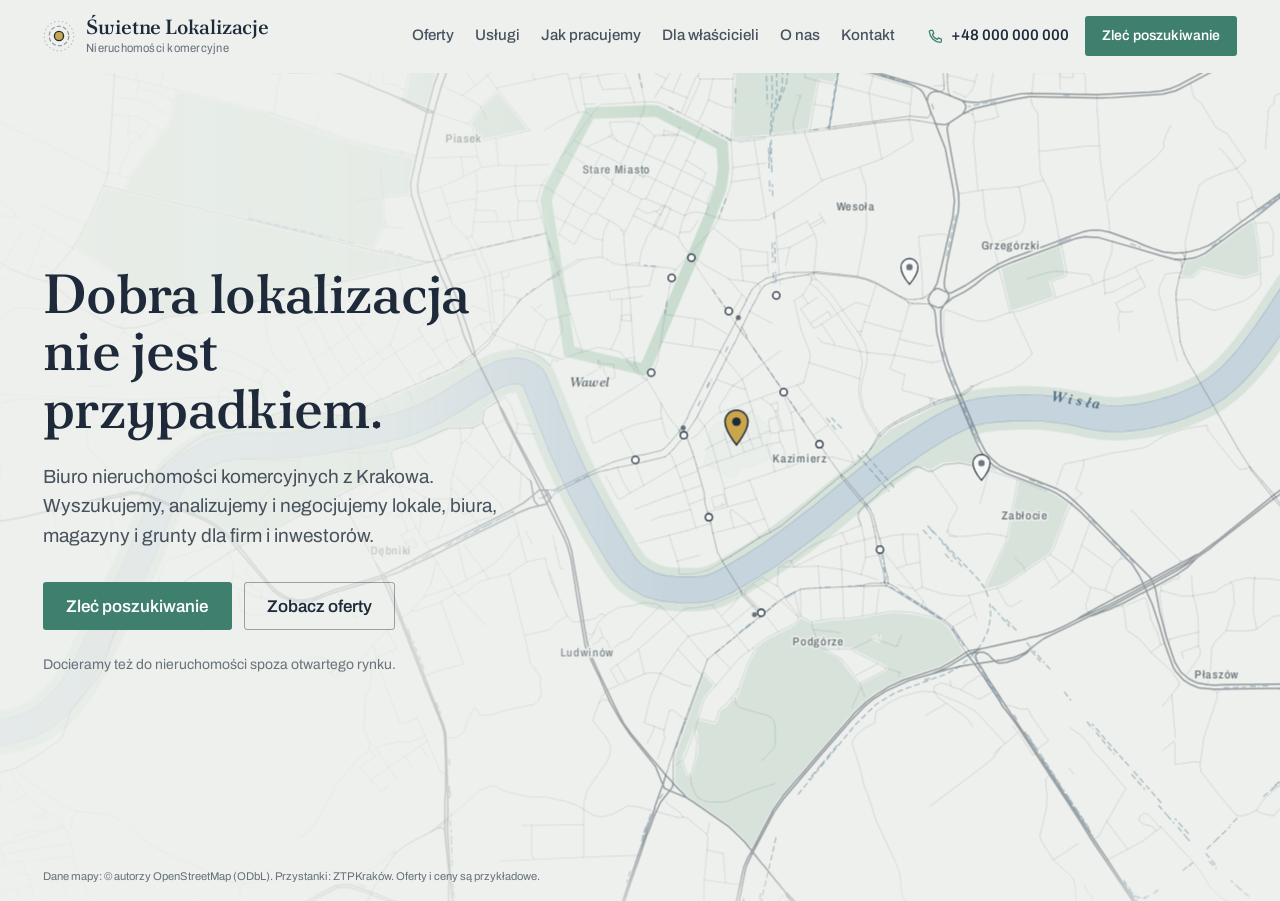
==== index.html @ 4b581a79 "etap 1" ====
<!doctype html>
<html lang="pl">
<head>
  <meta charset="utf-8">
  <meta name="viewport" content="width=device-width, initial-scale=1">
  <title>Świetne Lokalizacje | Nieruchomości komercyjne | Kraków</title>
  <meta name="description" content="Biuro nieruchomości komercyjnych z Krakowa. Wyszukujemy, analizujemy i negocjujemy lokale, biura, magazyny i grunty dla firm i inwestorów.">
  <meta name="theme-color" content="#edf0ec">
  <meta property="og:type" content="website">
  <meta property="og:locale" content="pl_PL">
  <meta property="og:title" content="Świetne Lokalizacje: nieruchomości komercyjne w Krakowie">
  <meta property="og:description" content="Dobra lokalizacja nie jest przypadkiem. Wyszukujemy, analizujemy i negocjujemy nieruchomości dla firm i inwestorów.">
  <link rel="preload" href="fonts/poltawski-nowy-latin.woff2" as="font" type="font/woff2" crossorigin>
  <link rel="preload" href="fonts/archivo-latin.woff2" as="font" type="font/woff2" crossorigin>
  <link rel="stylesheet" href="css/tokens.css">
  <link rel="stylesheet" href="css/base.css">
  <link rel="stylesheet" href="css/header.css">
  <link rel="stylesheet" href="css/hero.css">
  <script src="js/hero-map-data.js" defer></script>
  <script src="js/header.js" defer></script>
  <script src="js/hero.js" defer></script>
</head>
<body>
  <a class="skip-link" href="#main">Przejdź do treści</a>

  <header class="site-header" data-header>
    <div class="site-header__inner">
      <!-- Znak i nazwa tymczasowe: do podmiany na logo klienta -->
      <a class="brand" href="./" aria-label="Świetne Lokalizacje, strona główna">
        <svg class="brand__mark" viewBox="0 0 32 32" aria-hidden="true">
          <circle cx="16" cy="16" r="14.75" fill="none" stroke="currentColor" stroke-opacity="0.22" stroke-width="1.2" stroke-dasharray="1.5 2.5"/>
          <circle cx="16" cy="16" r="9.75" fill="none" stroke="currentColor" stroke-opacity="0.45" stroke-width="1.2" stroke-dasharray="4 2.2"/>
          <circle cx="16" cy="16" r="4.6" fill="#c9a54c" stroke="currentColor" stroke-width="1.3"/>
        </svg>
        <span class="brand__text">
          <span class="brand__name">Świetne Lokalizacje</span>
          <span class="brand__tag">Nieruchomości komercyjne</span>
        </span>
      </a>

      <nav class="nav" aria-label="Główna nawigacja">
        <ul class="nav__list">
          <li><a href="#oferty">Oferty</a></li>
          <li><a href="#uslugi">Usługi</a></li>
          <li><a href="#jak-pracujemy">Jak pracujemy</a></li>
          <li><a href="#dla-wlascicieli">Dla właścicieli</a></li>
          <li><a href="#o-nas">O nas</a></li>
          <li><a href="#kontakt">Kontakt</a></li>
        </ul>
      </nav>

      <div class="header-actions">
        <!-- Numer tymczasowy: do uzupełnienia danymi biura -->
        <a class="header-phone" href="tel:+48000000000" aria-label="Zadzwoń: +48 000 000 000">
          <svg viewBox="0 0 24 24" aria-hidden="true" fill="none" stroke="currentColor" stroke-width="1.8" stroke-linecap="round" stroke-linejoin="round"><path d="M5 3.5h3.2l1.6 4.2-2.1 1.4a11.5 11.5 0 0 0 7.2 7.2l1.4-2.1 4.2 1.6V19a1.6 1.6 0 0 1-1.7 1.6A16.6 16.6 0 0 1 3.4 5.2 1.6 1.6 0 0 1 5 3.5Z"/></svg>
          <span>+48&nbsp;000&nbsp;000&nbsp;000</span>
        </a>
        <a class="btn btn--primary btn--sm" href="#kontakt">Zleć poszukiwanie</a>
        <button class="nav-toggle" type="button" aria-expanded="false" aria-controls="mobile-menu" data-nav-toggle>
          <span class="nav-toggle__bars" aria-hidden="true"></span>
          <span data-nav-label>Menu</span>
        </button>
      </div>
    </div>

    <div class="mobile-menu" id="mobile-menu" hidden>
      <ul class="mobile-menu__list">
        <li><a href="#oferty">Oferty</a></li>
        <li><a href="#uslugi">Usługi</a></li>
        <li><a href="#jak-pracujemy">Jak pracujemy</a></li>
        <li><a href="#dla-wlascicieli">Dla właścicieli</a></li>
        <li><a href="#o-nas">O nas</a></li>
        <li><a href="#kontakt">Kontakt</a></li>
      </ul>
      <div class="mobile-menu__actions">
        <a class="btn btn--primary" href="#kontakt">Zleć poszukiwanie</a>
        <a class="header-phone" href="tel:+48000000000">
          <svg viewBox="0 0 24 24" aria-hidden="true" fill="none" stroke="currentColor" stroke-width="1.8" stroke-linecap="round" stroke-linejoin="round"><path d="M5 3.5h3.2l1.6 4.2-2.1 1.4a11.5 11.5 0 0 0 7.2 7.2l1.4-2.1 4.2 1.6V19a1.6 1.6 0 0 1-1.7 1.6A16.6 16.6 0 0 1 3.4 5.2 1.6 1.6 0 0 1 5 3.5Z"/></svg>
          <span>+48&nbsp;000&nbsp;000&nbsp;000</span>
        </a>
      </div>
    </div>
  </header>

  <main id="main">
    <section class="hero is-intro" aria-labelledby="hero-title" data-hero>
      <div class="hero__inner">
        <div class="hero__content">
          <h1 class="hero__title" id="hero-title">Dobra lokalizacja nie&nbsp;jest przypadkiem.</h1>
          <p class="hero__lead">Biuro nieruchomości komercyjnych z&nbsp;Krakowa. Wyszukujemy, analizujemy i&nbsp;negocjujemy lokale, biura, magazyny i&nbsp;grunty dla firm i&nbsp;inwestorów.</p>
          <div class="hero__actions">
            <a class="btn btn--primary" href="#kontakt">Zleć poszukiwanie</a>
            <a class="btn btn--secondary" href="#oferty">Zobacz oferty</a>
          </div>
          <p class="hero__note">Docieramy też do nieruchomości spoza otwartego rynku.</p>
        </div>
      </div>

      <div class="hero__map" data-hero-map></div>

      <aside class="hero-card" data-hero-card aria-label="Analiza lokalizacji przykładowej oferty">
        <div class="hero-card__body" aria-live="polite">
          <p class="hero-card__top">
            <span><span class="hero-card__district" data-f="district"></span>, oferta przykładowa</span>
            <span data-f="deal"></span>
          </p>
          <h2 class="hero-card__title" data-f="type"></h2>
          <p class="hero-card__meta" data-f="meta"></p>
          <p class="hero-card__price"><span data-f="price"></span><span class="hero-card__price-note" data-f="priceNote"></span></p>

          <div class="hero-card__analysis">
            <div class="zone-legend">
              <span class="zone-legend__title">Strefy dojścia pieszo</span>
              <span class="zone-legend__item"><i class="zone-swatch zone-swatch--5" aria-hidden="true"></i>5</span>
              <span class="zone-legend__item"><i class="zone-swatch zone-swatch--10" aria-hidden="true"></i>10</span>
              <span class="zone-legend__item"><i class="zone-swatch zone-swatch--15" aria-hidden="true"></i>15&nbsp;min</span>
            </div>
            <p class="hero-card__how">Liczone po ulicach Krakowa, nie w&nbsp;linii prostej.</p>
            <dl class="hero-card__stats">
              <dt>W 5&nbsp;min pieszo</dt><dd data-f="s5"></dd>
              <dt>Najbliższy przystanek</dt><dd data-f="near"></dd>
              <dt>Rynek Główny</dt><dd data-f="rynek"></dd>
            </dl>
          </div>
        </div>

        <div class="hero-card__foot">
          <a class="hero-card__link" href="#oferty">Zobacz ofertę</a>
          <div class="pager">
            <button class="pager__btn" type="button" aria-label="Poprzednia oferta" data-prev>
              <svg viewBox="0 0 16 16" aria-hidden="true" fill="none" stroke="currentColor" stroke-width="1.6" stroke-linecap="round" stroke-linejoin="round"><path d="M10 3.5 5.5 8l4.5 4.5"/></svg>
            </button>
            <span class="pager__count" data-f="count"></span>
            <button class="pager__btn" type="button" aria-label="Następna oferta" data-next>
              <svg viewBox="0 0 16 16" aria-hidden="true" fill="none" stroke="currentColor" stroke-width="1.6" stroke-linecap="round" stroke-linejoin="round"><path d="M6 3.5 10.5 8 6 12.5"/></svg>
            </button>
          </div>
        </div>
      </aside>

      <p class="hero-attrib">Dane mapy: ©&nbsp;autorzy OpenStreetMap (ODbL). Przystanki: ZTP Kraków. Oferty i&nbsp;ceny są przykładowe.</p>
    </section>
  </main>
</body>
</html>
---- css/tokens.css ----
/* =====================================================================
   Świetne Lokalizacje: tokeny projektu
   Jedno źródło prawdy dla kolorów, typografii, odstępów i ruchu.
   Paleta robocza, do potwierdzenia z logo klienta.
   ===================================================================== */

:root {
  /* --- Kolory bazowe ------------------------------------------------ */
  --paper: #edf0ec;          /* papier mapy: tło strony */
  --paper-raised: #f8f9f6;   /* karty i panele */
  --ink: #1e2a3a;            /* atrament: tekst, ulice */
  --patina: #3f7f6e;         /* patyna miedzianych kopuł: akcent, przyciski */
  --patina-deep: #2f6457;    /* stan hover/aktywny */
  --vistula: #5b7f99;        /* Wisła */
  --sandstone: #cbbfae;      /* piaskowiec: linie, tła pomocnicze */
  --gold: #c9a54c;           /* złota kopuła: wyłącznie pinezki */

  /* --- Pochodne (tekst i linie) --------------------------------------- */
  --ink-80: rgb(30 42 58 / 0.8);
  --ink-64: rgb(30 42 58 / 0.64);
  --ink-40: rgb(30 42 58 / 0.4);
  --ink-16: rgb(30 42 58 / 0.16);
  --ink-08: rgb(30 42 58 / 0.08);
  --on-patina: #ffffff;

  /* --- Mapa ----------------------------------------------------------- */
  --map-water: #c6d4dd;
  --map-water-edge: #9db4c4;
  --map-green: #d6e2da;
  --map-planty: #c9dccf;
  --map-road-minor: rgb(30 42 58 / 0.17);
  --map-road-mid: rgb(30 42 58 / 0.3);
  --map-road-major: rgb(30 42 58 / 0.44);
  --map-tram: rgb(91 127 153 / 0.55);
  --zone-5: rgb(63 127 110 / 0.34);
  --zone-10: rgb(63 127 110 / 0.2);
  --zone-15: rgb(63 127 110 / 0.11);
  --zone-edge: rgb(47 100 87 / 0.7);

  /* --- Typografia ----------------------------------------------------- */
  --font-display: "Poltawski Nowy", "Iowan Old Style", "Palatino Linotype", Palatino, Georgia, serif;
  --font-sans: "Archivo", "Helvetica Neue", Arial, system-ui, sans-serif;

  /* Skala oparta na klasycznej skali typograficznej (Bringhurst) */
  --text-xs: 0.75rem;     /* 12 */
  --text-sm: 0.875rem;    /* 14 */
  --text-base: 1.0625rem; /* 17 */
  --text-md: 1.1875rem;   /* 19 */
  --text-lg: 1.375rem;    /* 22 */
  --text-xl: 1.75rem;     /* 28 */
  --text-display: clamp(2.5rem, 1rem + 3.05vw, 3.9rem);

  --leading-tight: 1.04;
  --leading-snug: 1.3;
  --leading-body: 1.55;

  /* --- Odstępy -------------------------------------------------------- */
  --space-1: 0.25rem;
  --space-2: 0.5rem;
  --space-3: 0.75rem;
  --space-4: 1rem;
  --space-5: 1.5rem;
  --space-6: 2rem;
  --space-7: 3rem;
  --space-8: 4rem;
  --gutter: clamp(1.25rem, 0.6rem + 2.6vw, 3.5rem);
  --content-max: 88rem;

  /* --- Kształty, warstwy, ruch --------------------------------------- */
  --radius-sm: 3px;
  --radius-md: 4px;
  --header-h: 4.5rem;
  --z-header: 50;
  --ease-out: cubic-bezier(0.22, 1, 0.36, 1);
  --ease-in-out: cubic-bezier(0.65, 0, 0.35, 1);
  --focus-ring: 0 0 0 2px var(--paper), 0 0 0 4px var(--patina);
}
---- css/base.css ----
/* =====================================================================
   Fonty: hostowane lokalnie (bez ładowania z Google, prościej z RODO).
   Każdy krój ma dwa pliki: łaciński i z polskimi znakami.
   ===================================================================== */
@font-face {
  font-family: "Poltawski Nowy";
  src: url("../fonts/poltawski-nowy-latin.woff2") format("woff2");
  font-weight: 400 700;
  font-style: normal;
  font-display: swap;
  unicode-range: U+0020-007E, U+00A0-00FF, U+2009, U+2013-2014, U+2018-201E, U+2022, U+2026, U+202F, U+2032-2033, U+20AC, U+2116, U+2122, U+2212;
}
@font-face {
  font-family: "Poltawski Nowy";
  src: url("../fonts/poltawski-nowy-pl.woff2") format("woff2");
  font-weight: 400 700;
  font-style: normal;
  font-display: swap;
  unicode-range: U+0104-0107, U+0118-0119, U+0141-0144, U+015A-015B, U+0179-017C;
}
@font-face {
  font-family: "Poltawski Nowy";
  src: url("../fonts/poltawski-nowy-italic-latin.woff2") format("woff2");
  font-weight: 400 700;
  font-style: italic;
  font-display: swap;
  unicode-range: U+0020-007E, U+00A0-00FF, U+2009, U+2013-2014, U+2018-201E, U+2022, U+2026, U+202F, U+2032-2033, U+20AC, U+2116, U+2122, U+2212;
}
@font-face {
  font-family: "Poltawski Nowy";
  src: url("../fonts/poltawski-nowy-italic-pl.woff2") format("woff2");
  font-weight: 400 700;
  font-style: italic;
  font-display: swap;
  unicode-range: U+0104-0107, U+0118-0119, U+0141-0144, U+015A-015B, U+0179-017C;
}
@font-face {
  font-family: "Archivo";
  src: url("../fonts/archivo-latin.woff2") format("woff2");
  font-weight: 100 900;
  font-stretch: 62% 125%;
  font-style: normal;
  font-display: swap;
  unicode-range: U+0020-007E, U+00A0-00FF, U+2009, U+2013-2014, U+2018-201E, U+2022, U+2026, U+202F, U+2032-2033, U+20AC, U+2116, U+2122, U+2212;
}
@font-face {
  font-family: "Archivo";
  src: url("../fonts/archivo-pl.woff2") format("woff2");
  font-weight: 100 900;
  font-stretch: 62% 125%;
  font-style: normal;
  font-display: swap;
  unicode-range: U+0104-0107, U+0118-0119, U+0141-0144, U+015A-015B, U+0179-017C;
}

/* =====================================================================
   Reset i podstawy
   ===================================================================== */
*,
*::before,
*::after {
  box-sizing: border-box;
}

html {
  -webkit-text-size-adjust: 100%;
  text-size-adjust: 100%;
}

body {
  margin: 0;
  min-height: 100vh;
  background: var(--paper);
  color: var(--ink);
  font-family: var(--font-sans);
  font-size: var(--text-base);
  line-height: var(--leading-body);
  font-feature-settings: "kern" 1;
  -webkit-font-smoothing: antialiased;
  -moz-osx-font-smoothing: grayscale;
  text-rendering: optimizeLegibility;
}

img,
svg {
  display: block;
  max-width: 100%;
}

h1,
h2,
h3,
p {
  margin: 0;
}

ul {
  margin: 0;
  padding: 0;
  list-style: none;
}

a {
  color: inherit;
}

button {
  font: inherit;
  color: inherit;
}

:focus-visible {
  outline: none;
  box-shadow: var(--focus-ring);
  border-radius: var(--radius-sm);
}

.skip-link {
  position: absolute;
  left: var(--space-4);
  top: -3rem;
  z-index: 100;
  padding: var(--space-2) var(--space-4);
  background: var(--ink);
  color: var(--paper);
  text-decoration: none;
  border-radius: var(--radius-sm);
  transition: top 0.2s var(--ease-out);
}
.skip-link:focus {
  top: var(--space-3);
}

.visually-hidden {
  position: absolute !important;
  width: 1px;
  height: 1px;
  margin: -1px;
  padding: 0;
  overflow: hidden;
  clip: rect(0 0 0 0);
  white-space: nowrap;
  border: 0;
}

/* =====================================================================
   Przyciski
   ===================================================================== */
.btn {
  display: inline-flex;
  align-items: center;
  justify-content: center;
  gap: var(--space-2);
  min-height: 3rem;
  padding: 0 1.4rem;
  border: 1px solid transparent;
  border-radius: var(--radius-sm);
  font-family: var(--font-sans);
  font-size: var(--text-base);
  font-weight: 560;
  line-height: 1;
  text-decoration: none;
  white-space: nowrap;
  cursor: pointer;
  transition: background-color 0.18s ease, color 0.18s ease, border-color 0.18s ease;
}

.btn--primary {
  background: var(--patina);
  color: var(--on-patina);
}
.btn--primary:hover {
  background: var(--patina-deep);
}

.btn--secondary {
  border-color: var(--ink-40);
  color: var(--ink);
  background: transparent;
}
.btn--secondary:hover {
  border-color: var(--ink);
  background: var(--ink-08);
}

.btn--sm {
  min-height: 2.5rem;
  padding: 0 1rem;
  font-size: var(--text-sm);
}

@media (prefers-reduced-motion: reduce) {
  *,
  *::before,
  *::after {
    transition-duration: 0.01ms !important;
    animation-duration: 0.01ms !important;
    scroll-behavior: auto !important;
  }
}
---- css/header.css ----
/* =====================================================================
   Nagłówek
   ===================================================================== */
.site-header {
  position: sticky;
  top: 0;
  z-index: var(--z-header);
  background: rgb(237 240 236 / 0.94);
  -webkit-backdrop-filter: saturate(140%) blur(10px);
  backdrop-filter: saturate(140%) blur(10px);
  border-bottom: 1px solid transparent;
  transition: border-color 0.2s ease;
}
.site-header.is-scrolled {
  border-bottom-color: var(--ink-16);
}

.site-header__inner {
  display: flex;
  align-items: center;
  gap: var(--space-6);
  max-width: var(--content-max);
  height: var(--header-h);
  margin: 0 auto;
  padding: 0 var(--gutter);
}

/* --- Marka (tymczasowa, do podmiany na logo klienta) ------------------ */
.brand {
  display: inline-flex;
  align-items: center;
  gap: 0.7rem;
  margin-right: auto;
  text-decoration: none;
}
.brand__mark {
  width: 2rem;
  height: 2rem;
  flex: none;
  color: var(--ink);
}
.brand__text {
  display: grid;
  line-height: 1.05;
}
.brand__name {
  font-family: var(--font-display);
  font-size: 1.28rem;
  font-weight: 600;
  letter-spacing: -0.005em;
}
.brand__tag {
  margin-top: 0.2rem;
  font-size: var(--text-xs);
  font-stretch: 92%;
  letter-spacing: 0.02em;
  color: var(--ink-64);
}

/* --- Nawigacja ---------------------------------------------------------- */
.nav__list {
  display: flex;
  gap: clamp(1rem, 0.2rem + 1.4vw, 1.9rem);
}
.nav__list a {
  position: relative;
  display: inline-block;
  padding: 0.4rem 0;
  font-size: 0.95rem;
  font-weight: 500;
  text-decoration: none;
  color: var(--ink-80);
  transition: color 0.18s ease;
}
.nav__list a::after {
  content: "";
  position: absolute;
  left: 0;
  right: 0;
  bottom: 0.1rem;
  height: 1px;
  background: currentColor;
  transform: scaleX(0);
  transform-origin: left;
  transition: transform 0.25s var(--ease-out);
}
.nav__list a:hover {
  color: var(--ink);
}
.nav__list a:hover::after {
  transform: scaleX(1);
}

.header-actions {
  display: flex;
  align-items: center;
  gap: var(--space-4);
}

.header-phone {
  display: inline-flex;
  align-items: center;
  gap: 0.45rem;
  font-size: 0.95rem;
  font-weight: 560;
  font-variant-numeric: tabular-nums;
  text-decoration: none;
  white-space: nowrap;
}
.header-phone svg {
  width: 1.05rem;
  height: 1.05rem;
  color: var(--patina);
}

.nav-toggle {
  display: none;
  align-items: center;
  gap: 0.5rem;
  min-height: 2.5rem;
  padding: 0 0.75rem;
  border: 1px solid var(--ink-40);
  border-radius: var(--radius-sm);
  background: transparent;
  font-size: var(--text-sm);
  font-weight: 560;
  cursor: pointer;
}
.nav-toggle__bars {
  position: relative;
  width: 1rem;
  height: 0.6rem;
}
.nav-toggle__bars::before,
.nav-toggle__bars::after {
  content: "";
  position: absolute;
  left: 0;
  right: 0;
  height: 1.5px;
  background: currentColor;
  transition: transform 0.22s var(--ease-out), top 0.22s var(--ease-out);
}
.nav-toggle__bars::before { top: 0; }
.nav-toggle__bars::after { top: calc(100% - 1.5px); }
.nav-toggle[aria-expanded="true"] .nav-toggle__bars::before {
  top: calc(50% - 0.75px);
  transform: rotate(45deg);
}
.nav-toggle[aria-expanded="true"] .nav-toggle__bars::after {
  top: calc(50% - 0.75px);
  transform: rotate(-45deg);
}

/* --- Menu mobilne ------------------------------------------------------- */
.mobile-menu {
  position: absolute;
  inset: 100% 0 auto 0;
  padding: var(--space-5) var(--gutter) var(--space-6);
  background: var(--paper);
  border-bottom: 1px solid var(--ink-16);
}
.mobile-menu[hidden] {
  display: none;
}
.mobile-menu__list a {
  display: block;
  padding: 0.55rem 0;
  font-family: var(--font-display);
  font-size: 1.6rem;
  line-height: 1.2;
  text-decoration: none;
}
.mobile-menu__actions {
  display: flex;
  flex-wrap: wrap;
  align-items: center;
  gap: var(--space-4);
  margin-top: var(--space-5);
  padding-top: var(--space-5);
  border-top: 1px solid var(--ink-16);
}

@media (max-width: 1120px) {
  .nav {
    display: none;
  }
  .nav-toggle {
    display: inline-flex;
  }
}

@media (max-width: 720px) {
  .header-actions .btn,
  .header-phone span {
    display: none;
  }
  .header-phone {
    width: 2.5rem;
    height: 2.5rem;
    justify-content: center;
    border: 1px solid var(--ink-40);
    border-radius: var(--radius-sm);
  }
  .brand__tag {
    display: none;
  }
}

@media (min-width: 1121px) {
  .mobile-menu {
    display: none !important;
  }
}
---- css/hero.css ----
/* =====================================================================
   Hero: mapa ze strefami dojścia
   Desktop: mapa na całą szerokość pod tekstem, karta oferty po prawej.
   Telefon: tekst, pod nim mapa, pod nią karta.
   ===================================================================== */
.hero {
  position: relative;
  isolation: isolate;
  min-height: clamp(40rem, calc(100svh - var(--header-h)), 58rem);
  overflow: hidden;
}

/* --- Mapa ----------------------------------------------------------------- */
.hero__map {
  position: absolute;
  inset: 0;
  z-index: 0;
}

.map-viewport {
  position: absolute;
  inset: 0;
  overflow: hidden;
  /* czytelność tekstu: mapa wygaszona pod lewą kolumną */
  -webkit-mask-image: linear-gradient(90deg, rgb(0 0 0 / 0.2) 0%, rgb(0 0 0 / 0.3) 30%, #000 52%);
  mask-image: linear-gradient(90deg, rgb(0 0 0 / 0.2) 0%, rgb(0 0 0 / 0.3) 30%, #000 52%);
}

.map-stage {
  position: absolute;
  left: 0;
  top: 0;
  transform-origin: 0 0;
  /* arkusz mapy kończy się miękko, zamiast uciętej krawędzi */
  -webkit-mask-image:
    linear-gradient(90deg, transparent 0, #000 7%, #000 93%, transparent 100%),
    linear-gradient(180deg, transparent 0, #000 9%, #000 91%, transparent 100%);
  -webkit-mask-composite: source-in;
  mask-image:
    linear-gradient(90deg, transparent 0, #000 7%, #000 93%, transparent 100%),
    linear-gradient(180deg, transparent 0, #000 9%, #000 91%, transparent 100%);
  mask-composite: intersect;
  transition: opacity 1s var(--ease-out);
}
.map-stage.is-panning {
  will-change: transform;
}
.map-stage.is-hidden {
  opacity: 0;
}

.map-layer {
  position: absolute;
  left: 0;
  top: 0;
  overflow: visible;
  pointer-events: none;
}

/* warstwy bazowe */
.map-park { fill: var(--map-green); }
.map-planty { fill: var(--map-planty); }
.map-bulwar { fill: none; stroke: var(--map-green); stroke-linecap: round; stroke-linejoin: round; }
.map-river-edge { fill: none; stroke: var(--map-water-edge); stroke-linecap: round; stroke-linejoin: round; }
.map-river { fill: none; stroke: var(--map-water); stroke-linecap: round; stroke-linejoin: round; }
.map-river-draw { transition: stroke-dashoffset 1.7s var(--ease-in-out); }

.road {
  fill: none;
  stroke-linecap: round;
  stroke-linejoin: round;
  vector-effect: non-scaling-stroke;
}
.road--minor { stroke: var(--map-road-minor); stroke-width: 0.7px; }
.road--mid { stroke: var(--map-road-mid); stroke-width: 1px; }
.road--major { stroke: var(--map-road-major); stroke-width: 1.45px; }
.map-tram {
  fill: none;
  stroke: var(--map-tram);
  stroke-width: 1.1px;
  stroke-dasharray: 6 3;
  vector-effect: non-scaling-stroke;
}

.map-label {
  font-family: var(--font-sans);
  font-stretch: 84%;
  font-weight: 540;
  letter-spacing: 0.06em;
  fill: var(--ink-64);
  paint-order: stroke;
  stroke: var(--paper);
  stroke-linejoin: round;
}
.map-label--park {
  font-family: var(--font-display);
  font-style: italic;
  font-weight: 500;
  letter-spacing: 0.02em;
  fill: var(--patina-deep);
}
.map-label--landmark {
  font-family: var(--font-display);
  font-style: italic;
  font-weight: 500;
  letter-spacing: 0.02em;
  fill: var(--ink-80);
}
.map-river-label {
  font-family: var(--font-display);
  font-style: italic;
  font-weight: 500;
  letter-spacing: 0.22em;
  fill: #46657c;
}

/* strefy dojścia */
.zone {
  vector-effect: non-scaling-stroke;
  stroke: var(--zone-edge);
  stroke-linejoin: round;
}
.zone--5 { fill: var(--zone-5); stroke-width: 1.2px; }
.zone--10 { fill: var(--zone-10); stroke-width: 1px; stroke-dasharray: 5 3; }
.zone--15 { fill: var(--zone-15); stroke-width: 1px; stroke-dasharray: 1.5 3; }

/* przystanki w zasięgu */
.stop {
  opacity: 0;
  transition: opacity 0.35s ease;
  vector-effect: non-scaling-stroke;
}
.stop.is-visible { opacity: 1; }
.stop--tram { fill: var(--paper-raised); stroke: var(--ink); stroke-width: 1.3px; }
.stop--bus { fill: var(--ink-64); stroke: none; }

/* pinezki ofert (przyciski HTML na mapie) */
.map-pins {
  position: absolute;
  left: 0;
  top: 0;
}
.map-pin {
  position: absolute;
  width: 30px;
  height: 40px;
  margin: -39px 0 0 -15px;
  padding: 0;
  border: 0;
  background: none;
  cursor: pointer;
  transform-origin: 50% 100%;
  transform: scale(0.74);
  opacity: 0;
  transition: transform 0.35s var(--ease-out), opacity 0.35s ease;
}
.map-pin.is-shown { opacity: 1; }
.map-pin:hover { transform: scale(0.84); }
.map-pin[aria-pressed="true"] { transform: scale(1); z-index: 2; }
.map-pin svg { width: 100%; height: 100%; overflow: visible; }
.map-pin .pin-body {
  fill: var(--paper-raised);
  stroke: var(--ink);
  stroke-width: 1.5;
  transition: fill 0.25s ease;
}
.map-pin .pin-dot { fill: var(--ink-64); transition: fill 0.25s ease; }
.map-pin[aria-pressed="true"] .pin-body { fill: var(--gold); }
.map-pin[aria-pressed="true"] .pin-dot { fill: var(--ink); }
.map-pin:focus-visible {
  box-shadow: none;
  outline: 2px solid var(--ink);
  outline-offset: 3px;
  border-radius: 50% 50% 50% 50% / 40% 40% 60% 60%;
}
.map-pin.is-dropping { animation: pin-drop 0.6s var(--ease-out) both; }
@keyframes pin-drop {
  0% { transform: translateY(-18px) scale(1); opacity: 0; }
  60% { opacity: 1; }
  100% { transform: translateY(0) scale(1); opacity: 1; }
}

/* --- Treść ----------------------------------------------------------------- */
.hero__inner {
  position: relative;
  z-index: 2;
  display: flex;
  align-items: center;
  max-width: var(--content-max);
  min-height: inherit;
  margin: 0 auto;
  padding: var(--space-7) var(--gutter) calc(var(--space-8) + var(--space-4));
  pointer-events: none;
}

.hero__content {
  max-width: 38.5rem;
  pointer-events: auto;
}

.hero__title {
  font-family: var(--font-display);
  font-size: var(--text-display);
  font-weight: 560;
  line-height: var(--leading-tight);
  letter-spacing: -0.012em;
  text-wrap: balance;
  font-variant-ligatures: common-ligatures;
}

.hero__lead {
  max-width: 31rem;
  margin-top: var(--space-5);
  font-size: var(--text-md);
  line-height: var(--leading-body);
  color: var(--ink-80);
  text-wrap: pretty;
}

.hero__actions {
  display: flex;
  flex-wrap: wrap;
  gap: var(--space-3);
  margin-top: var(--space-6);
}

.hero__note {
  margin-top: var(--space-5);
  font-size: var(--text-sm);
  color: var(--ink-64);
}

/* intro: treść pojawia się razem z mapą (czysty CSS, działa też bez JS) */
.hero__content {
  animation: hero-content-in 0.9s 0.15s var(--ease-out) both;
}
@keyframes hero-content-in {
  from { opacity: 0; transform: translateY(8px); }
  to { opacity: 1; transform: none; }
}

/* --- Karta oferty: metryczka lokalizacji ---------------------------------- */
.hero-card {
  position: absolute;
  z-index: 3;
  right: max(var(--gutter), calc((100% - var(--content-max)) / 2 + var(--gutter)));
  bottom: calc(var(--space-7) + var(--space-2));
  width: 22.25rem;
  padding: 1.1rem 1.25rem 1rem;
  background: var(--paper-raised);
  border: 1px solid var(--ink-16);
  border-radius: var(--radius-md);
  transition: opacity 0.6s var(--ease-out), transform 0.6s var(--ease-out);
}
.hero.is-intro .hero-card {
  opacity: 0;
  transform: translateY(12px);
}

.hero-card__body {
  transition: opacity 0.22s ease, transform 0.22s ease;
}
.hero-card.is-swapping .hero-card__body {
  opacity: 0;
  transform: translateY(4px);
}

.hero-card__top {
  display: flex;
  align-items: baseline;
  justify-content: space-between;
  gap: var(--space-3);
  font-size: var(--text-xs);
  color: var(--ink-64);
}
.hero-card__district {
  color: var(--ink);
  font-weight: 600;
}

.hero-card__title {
  margin-top: 0.35rem;
  font-family: var(--font-display);
  font-size: 1.5rem;
  font-weight: 560;
  line-height: 1.12;
  text-wrap: balance;
}
.hero-card__meta {
  margin-top: 0.35rem;
  font-size: var(--text-sm);
  line-height: var(--leading-snug);
  color: var(--ink-64);
}
.hero-card__price {
  display: flex;
  flex-wrap: wrap;
  align-items: baseline;
  gap: 0.15rem 0.6rem;
  margin-top: 0.65rem;
  font-size: 1.06rem;
  font-weight: 620;
  font-variant-numeric: tabular-nums lining-nums;
}
.hero-card__price-note {
  font-size: var(--text-sm);
  font-weight: 450;
  color: var(--ink-64);
}

.hero-card__analysis {
  margin-top: 0.9rem;
  padding-top: 0.8rem;
  border-top: 1px solid var(--ink-16);
}
.zone-legend {
  display: flex;
  flex-wrap: wrap;
  align-items: center;
  gap: 0.35rem 0.85rem;
  font-size: var(--text-xs);
  color: var(--ink-64);
}
.zone-legend__title {
  margin-right: auto;
  color: var(--ink);
  font-weight: 600;
}
.zone-legend__item {
  display: inline-flex;
  align-items: center;
  gap: 0.35rem;
  font-variant-numeric: tabular-nums;
}
.zone-swatch {
  width: 0.95rem;
  height: 0.65rem;
  border-radius: 1px;
}
.zone-swatch--5 { background: var(--zone-5); box-shadow: inset 0 0 0 1.2px var(--zone-edge); }
.zone-swatch--10 { background: var(--zone-10); border: 1px dashed var(--zone-edge); }
.zone-swatch--15 { background: var(--zone-15); border: 1px dotted var(--zone-edge); }

.hero-card__how {
  margin-top: 0.4rem;
  font-size: var(--text-xs);
  line-height: 1.45;
  color: var(--ink-64);
}

.hero-card__stats {
  display: grid;
  grid-template-columns: auto 1fr;
  gap: 0.3rem 0.9rem;
  margin: 0.7rem 0 0;
  font-size: var(--text-sm);
  line-height: var(--leading-snug);
}
.hero-card__stats dt { color: var(--ink-64); }
.hero-card__stats dd {
  margin: 0;
  font-weight: 560;
  text-align: right;
  text-wrap: balance;
  font-variant-numeric: tabular-nums lining-nums;
}

.hero-card__foot {
  display: flex;
  align-items: center;
  justify-content: space-between;
  gap: var(--space-3);
  margin-top: 0.9rem;
  padding-top: 0.75rem;
  border-top: 1px solid var(--ink-16);
}
.hero-card__link {
  font-size: var(--text-sm);
  font-weight: 620;
  color: var(--patina-deep);
  text-decoration: underline;
  text-decoration-thickness: 1px;
  text-underline-offset: 0.22em;
}
.hero-card__link:hover { color: var(--ink); }

.pager {
  display: flex;
  align-items: center;
  gap: 0.3rem;
  font-size: var(--text-xs);
  color: var(--ink-64);
  font-variant-numeric: tabular-nums;
}
.pager__btn {
  display: inline-grid;
  place-items: center;
  width: 2rem;
  height: 2rem;
  padding: 0;
  border: 1px solid var(--ink-16);
  border-radius: var(--radius-sm);
  background: transparent;
  cursor: pointer;
  transition: border-color 0.18s ease, background-color 0.18s ease;
}
.pager__btn:hover { border-color: var(--ink-40); background: var(--ink-08); }
.pager__btn svg { width: 0.9rem; height: 0.9rem; }
.pager__count { min-width: 2.6rem; text-align: center; }

.hero-attrib {
  position: absolute;
  z-index: 3;
  left: max(var(--gutter), calc((100% - var(--content-max)) / 2 + var(--gutter)));
  bottom: var(--space-4);
  max-width: 40rem;
  font-size: 0.7rem;
  line-height: 1.4;
  color: var(--ink-64);
}

/* --- Węższe ekrany: układ jeden pod drugim -------------------------------- */
@media (max-width: 1300px) {
  .hero__content { max-width: 32rem; }
  .hero-card { width: 20rem; }
}

@media (max-width: 1180px) {
  .hero {
    display: grid;
    grid-template-areas: "content" "map" "card" "attrib";
    min-height: 0;
    padding-bottom: var(--space-5);
  }
  .hero__inner {
    grid-area: content;
    width: 100%;
    min-height: 0;
    margin: 0;
    padding: var(--space-6) var(--gutter) var(--space-5);
  }
  .hero__content { max-width: 36rem; }
  .hero__map {
    grid-area: map;
    position: relative;
    inset: auto;
    height: clamp(22rem, 58vh, 30rem);
    margin: 0 var(--gutter);
    border: 1px solid var(--ink-16);
    border-radius: var(--radius-md);
    overflow: hidden;
  }
  .map-viewport {
    -webkit-mask-image: none;
    mask-image: none;
  }
  .hero-card {
    grid-area: card;
    position: relative;
    right: auto;
    bottom: auto;
    width: auto;
    max-width: 34rem;
    margin: -2.75rem calc(var(--gutter) + 0.75rem) 0;
  }
  .hero-attrib {
    grid-area: attrib;
    position: static;
    margin: var(--space-4) var(--gutter) 0;
  }
}

@media (max-width: 480px) {
  .hero__actions .btn { flex: 1 1 auto; }
  .hero-card { margin-inline: var(--gutter); }
}
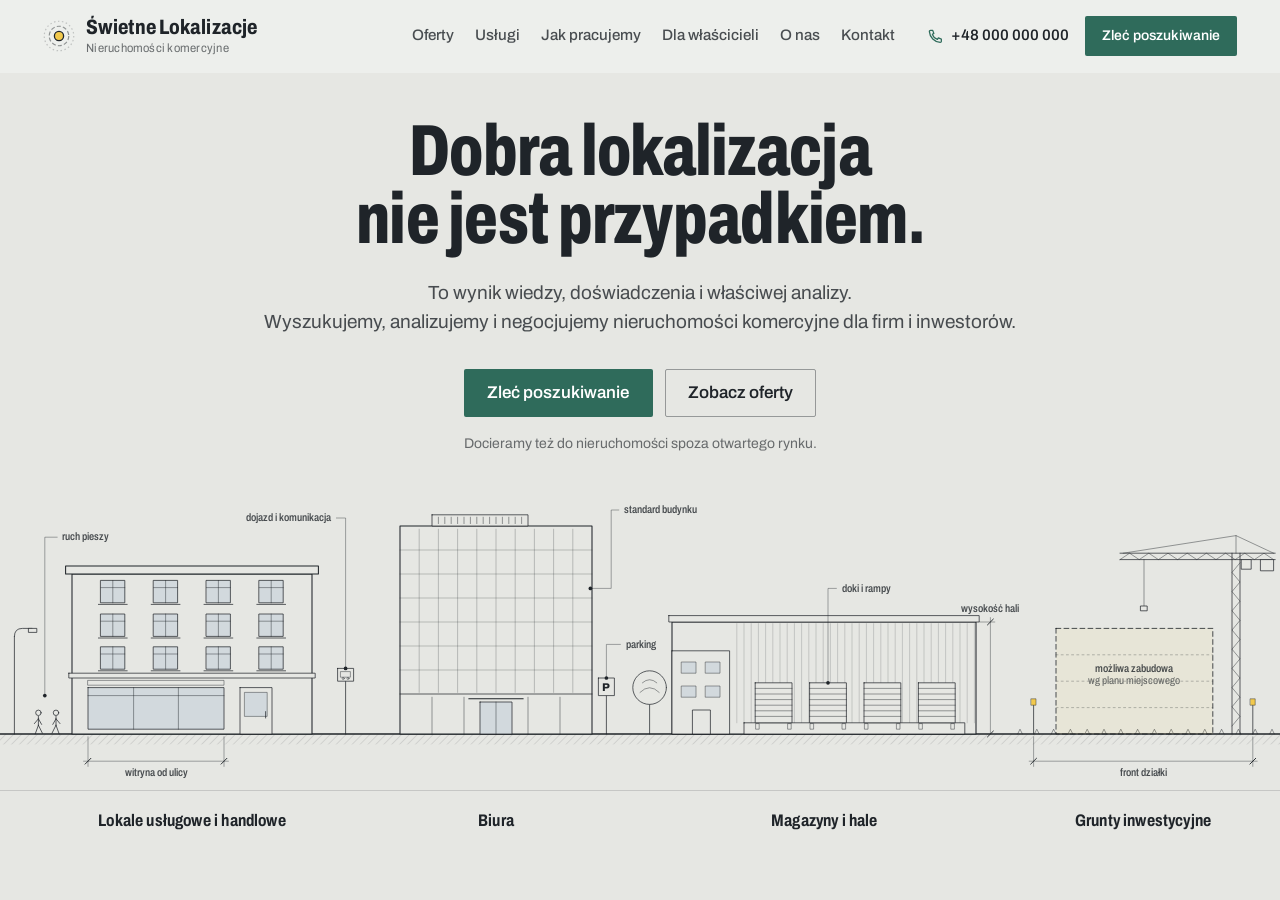
==== commit ded86d2c: "hero v2" ====
--- a/index.html
+++ b/index.html
@@ -4,19 +4,17 @@
   <meta charset="utf-8">
   <meta name="viewport" content="width=device-width, initial-scale=1">
   <title>Świetne Lokalizacje | Nieruchomości komercyjne | Kraków</title>
-  <meta name="description" content="Biuro nieruchomości komercyjnych z Krakowa. Wyszukujemy, analizujemy i negocjujemy lokale, biura, magazyny i grunty dla firm i inwestorów.">
-  <meta name="theme-color" content="#edf0ec">
+  <meta name="description" content="Wyszukujemy, analizujemy i negocjujemy nieruchomości komercyjne dla firm i inwestorów: lokale, biura, magazyny i grunty.">
+  <meta name="theme-color" content="#e6e7e3">
   <meta property="og:type" content="website">
   <meta property="og:locale" content="pl_PL">
   <meta property="og:title" content="Świetne Lokalizacje: nieruchomości komercyjne w Krakowie">
   <meta property="og:description" content="Dobra lokalizacja nie jest przypadkiem. Wyszukujemy, analizujemy i negocjujemy nieruchomości dla firm i inwestorów.">
-  <link rel="preload" href="fonts/poltawski-nowy-latin.woff2" as="font" type="font/woff2" crossorigin>
   <link rel="preload" href="fonts/archivo-latin.woff2" as="font" type="font/woff2" crossorigin>
   <link rel="stylesheet" href="css/tokens.css">
   <link rel="stylesheet" href="css/base.css">
   <link rel="stylesheet" href="css/header.css">
   <link rel="stylesheet" href="css/hero.css">
-  <script src="js/hero-map-data.js" defer></script>
   <script src="js/header.js" defer></script>
   <script src="js/hero.js" defer></script>
 </head>
@@ -30,7 +28,7 @@
         <svg class="brand__mark" viewBox="0 0 32 32" aria-hidden="true">
           <circle cx="16" cy="16" r="14.75" fill="none" stroke="currentColor" stroke-opacity="0.22" stroke-width="1.2" stroke-dasharray="1.5 2.5"/>
           <circle cx="16" cy="16" r="9.75" fill="none" stroke="currentColor" stroke-opacity="0.45" stroke-width="1.2" stroke-dasharray="4 2.2"/>
-          <circle cx="16" cy="16" r="4.6" fill="#c9a54c" stroke="currentColor" stroke-width="1.3"/>
+          <circle cx="16" cy="16" r="4.6" fill="#f2c94c" stroke="currentColor" stroke-width="1.3"/>
         </svg>
         <span class="brand__text">
           <span class="brand__name">Świetne Lokalizacje</span>
@@ -83,62 +81,33 @@
   </header>
 
   <main id="main">
-    <section class="hero is-intro" aria-labelledby="hero-title" data-hero>
-      <div class="hero__inner">
-        <div class="hero__content">
-          <h1 class="hero__title" id="hero-title">Dobra lokalizacja nie&nbsp;jest przypadkiem.</h1>
-          <p class="hero__lead">Biuro nieruchomości komercyjnych z&nbsp;Krakowa. Wyszukujemy, analizujemy i&nbsp;negocjujemy lokale, biura, magazyny i&nbsp;grunty dla firm i&nbsp;inwestorów.</p>
-          <div class="hero__actions">
-            <a class="btn btn--primary" href="#kontakt">Zleć poszukiwanie</a>
-            <a class="btn btn--secondary" href="#oferty">Zobacz oferty</a>
-          </div>
-          <p class="hero__note">Docieramy też do nieruchomości spoza otwartego rynku.</p>
+    <section class="hero" aria-labelledby="hero-title" data-hero>
+      <div class="hero__text">
+        <h1 class="hero__title" id="hero-title">Dobra lokalizacja nie&nbsp;jest przypadkiem.</h1>
+        <p class="hero__lead"><span>To wynik wiedzy, doświadczenia i&nbsp;właściwej analizy.</span> <span>Wyszukujemy, analizujemy i&nbsp;negocjujemy nieruchomości komercyjne dla firm i&nbsp;inwestorów.</span></p>
+        <div class="hero__actions">
+          <a class="btn btn--primary" href="#kontakt">Zleć poszukiwanie</a>
+          <a class="btn btn--secondary" href="#oferty">Zobacz oferty</a>
         </div>
+        <p class="hero__note">Docieramy też do nieruchomości spoza otwartego rynku.</p>
       </div>
 
-      <div class="hero__map" data-hero-map></div>
-
-      <aside class="hero-card" data-hero-card aria-label="Analiza lokalizacji przykładowej oferty">
-        <div class="hero-card__body" aria-live="polite">
-          <p class="hero-card__top">
-            <span><span class="hero-card__district" data-f="district"></span>, oferta przykładowa</span>
-            <span data-f="deal"></span>
-          </p>
-          <h2 class="hero-card__title" data-f="type"></h2>
-          <p class="hero-card__meta" data-f="meta"></p>
-          <p class="hero-card__price"><span data-f="price"></span><span class="hero-card__price-note" data-f="priceNote"></span></p>
-
-          <div class="hero-card__analysis">
-            <div class="zone-legend">
-              <span class="zone-legend__title">Strefy dojścia pieszo</span>
-              <span class="zone-legend__item"><i class="zone-swatch zone-swatch--5" aria-hidden="true"></i>5</span>
-              <span class="zone-legend__item"><i class="zone-swatch zone-swatch--10" aria-hidden="true"></i>10</span>
-              <span class="zone-legend__item"><i class="zone-swatch zone-swatch--15" aria-hidden="true"></i>15&nbsp;min</span>
-            </div>
-            <p class="hero-card__how">Liczone po ulicach Krakowa, nie w&nbsp;linii prostej.</p>
-            <dl class="hero-card__stats">
-              <dt>W 5&nbsp;min pieszo</dt><dd data-f="s5"></dd>
-              <dt>Najbliższy przystanek</dt><dd data-f="near"></dd>
-              <dt>Rynek Główny</dt><dd data-f="rynek"></dd>
-            </dl>
+      <div class="hero__drawing" data-drawing>
+        <div class="drawing-scroll" data-drawing-scroll>
+          <div class="drawing-inner">
+            <!-- rysunek:start -->
+<svg class="drawing" viewBox="0 0 1600 380" role="img" aria-labelledby="drawing-title drawing-desc" focusable="false"><title id="drawing-title">Rysunek: lokal, biuro, magazyn i działka przy jednej ulicy</title><desc id="drawing-desc">Opisy pokazują, co sprawdzamy: ruch pieszy, witrynę od ulicy, dojazd i komunikację, standard budynku, parking, doki i rampy, wysokość hali, front działki i możliwą zabudowę według planu miejscowego.</desc><defs><pattern id="hatch" width="7" height="7" patternUnits="userSpaceOnUse" patternTransform="rotate(45)"><line x1="0" y1="0" x2="0" y2="7" class="hatch-line"/></pattern></defs><g class="ground"><rect x="0" y="310" width="1600" height="13" class="d hatch-fill"/><line pathLength="1" x1="0" y1="310" x2="1600" y2="310" class="o lw3 ground-line"/></g><g class="m" data-m="a" style="--i:0"><line pathLength="1" x1="18" y1="310" x2="18" y2="188" class="o lw1"/><path pathLength="1" d="M18 188 Q18 178 28 178 L40 178" class="o lw1"/><rect x="36" y="178" width="10" height="5" class="d lw1 fill"/><g class="d lw1 person"><circle cx="48" cy="283.5" r="3.4"/><path d="M48 288 L48 299 M48 299 L44 310 M48 299 L53 309 M48 291 L43 297 M48 291 L52 298"/></g><g class="d lw1 person"><circle cx="70" cy="283.5" r="3.4"/><path d="M70 288 L70 299 M70 299 L74 310 M70 299 L65 309 M70 291 L75 297 M70 291 L66 298"/></g><rect pathLength="1" x="90" y="110" width="300" height="200" class="o lw2 fill"/><rect pathLength="1" x="82" y="100" width="316" height="10" class="o lw2 fill"/><rect pathLength="1" x="86" y="234" width="308" height="6" class="o lw1 fill"/><rect x="126" y="118" width="30" height="28" class="d lw1 glass"/><line x1="141" y1="118" x2="141" y2="146" class="d lw0"/><line x1="126" y1="127" x2="156" y2="127" class="d lw0"/><line x1="123" y1="148" x2="159" y2="148" class="d lw1"/><rect x="192" y="118" width="30" height="28" class="d lw1 glass"/><line x1="207" y1="118" x2="207" y2="146" class="d lw0"/><line x1="192" y1="127" x2="222" y2="127" class="d lw0"/><line x1="189" y1="148" x2="225" y2="148" class="d lw1"/><rect x="258" y="118" width="30" height="28" class="d lw1 glass"/><line x1="273" y1="118" x2="273" y2="146" class="d lw0"/><line x1="258" y1="127" x2="288" y2="127" class="d lw0"/><line x1="255" y1="148" x2="291" y2="148" class="d lw1"/><rect x="324" y="118" width="30" height="28" class="d lw1 glass"/><line x1="339" y1="118" x2="339" y2="146" class="d lw0"/><line x1="324" y1="127" x2="354" y2="127" class="d lw0"/><line x1="321" y1="148" x2="357" y2="148" class="d lw1"/><rect x="126" y="160" width="30" height="28" class="d lw1 glass"/><line x1="141" y1="160" x2="141" y2="188" class="d lw0"/><line x1="126" y1="169" x2="156" y2="169" class="d lw0"/><line x1="123" y1="190" x2="159" y2="190" class="d lw1"/><rect x="192" y="160" width="30" height="28" class="d lw1 glass"/><line x1="207" y1="160" x2="207" y2="188" class="d lw0"/><line x1="192" y1="169" x2="222" y2="169" class="d lw0"/><line x1="189" y1="190" x2="225" y2="190" class="d lw1"/><rect x="258" y="160" width="30" height="28" class="d lw1 glass"/><line x1="273" y1="160" x2="273" y2="188" class="d lw0"/><line x1="258" y1="169" x2="288" y2="169" class="d lw0"/><line x1="255" y1="190" x2="291" y2="190" class="d lw1"/><rect x="324" y="160" width="30" height="28" class="d lw1 glass"/><line x1="339" y1="160" x2="339" y2="188" class="d lw0"/><line x1="324" y1="169" x2="354" y2="169" class="d lw0"/><line x1="321" y1="190" x2="357" y2="190" class="d lw1"/><rect x="126" y="201" width="30" height="28" class="d lw1 glass"/><line x1="141" y1="201" x2="141" y2="229" class="d lw0"/><line x1="126" y1="210" x2="156" y2="210" class="d lw0"/><line x1="123" y1="231" x2="159" y2="231" class="d lw1"/><rect x="192" y="201" width="30" height="28" class="d lw1 glass"/><line x1="207" y1="201" x2="207" y2="229" class="d lw0"/><line x1="192" y1="210" x2="222" y2="210" class="d lw0"/><line x1="189" y1="231" x2="225" y2="231" class="d lw1"/><rect x="258" y="201" width="30" height="28" class="d lw1 glass"/><line x1="273" y1="201" x2="273" y2="229" class="d lw0"/><line x1="258" y1="210" x2="288" y2="210" class="d lw0"/><line x1="255" y1="231" x2="291" y2="231" class="d lw1"/><rect x="324" y="201" width="30" height="28" class="d lw1 glass"/><line x1="339" y1="201" x2="339" y2="229" class="d lw0"/><line x1="324" y1="210" x2="354" y2="210" class="d lw0"/><line x1="321" y1="231" x2="357" y2="231" class="d lw1"/><rect x="110" y="243" width="170" height="6" class="d lw0 fill"/><rect pathLength="1" x="110" y="252" width="170" height="52" class="o lw1 glass"/><line x1="167" y1="252" x2="167" y2="304" class="d lw0"/><line x1="223" y1="252" x2="223" y2="304" class="d lw0"/><line x1="110" y1="262" x2="280" y2="262" class="d lw0"/><rect pathLength="1" x="300" y="252" width="40" height="58" class="o lw1 fill"/><rect x="306" y="258" width="28" height="30" class="d lw0 glass"/><line x1="332" y1="282" x2="332" y2="290" class="d lw1"/><g class="c"><path d="M56 262 L56 64 L72 64" class="lead"/><circle cx="56" cy="262" r="2.3" class="dot"/><text x="78" y="68" class="ct" text-anchor="start">ruch pieszy</text></g><g class="c"><line x1="110" y1="313" x2="110" y2="351" class="lead"/><line x1="280" y1="313" x2="280" y2="351" class="lead"/><line x1="104" y1="344" x2="286" y2="344" class="lead"/><path d="M106 348 L114 340 M276 348 L284 340" class="tick"/><text x="195.0" y="363" class="ct" text-anchor="middle">witryna od ulicy</text></g></g><g class="m m--street" data-m="a" style="--i:1"><line pathLength="1" x1="432" y1="310" x2="432" y2="244" class="o lw1"/><rect pathLength="1" x="422" y="228" width="20" height="16" class="o lw1 fill"/><rect x="426" y="232" width="12" height="7" class="d lw0"/><circle cx="429" cy="240.6" r="1.3" class="d lw0"/><circle cx="435" cy="240.6" r="1.3" class="d lw0"/><g class="c"><path d="M432 228 L432 40 L420 40" class="lead"/><circle cx="432" cy="228" r="2.3" class="dot"/><text x="414" y="44" class="ct" text-anchor="end">dojazd i komunikacja</text></g></g><g class="m" data-m="b" style="--i:1"><rect pathLength="1" x="500" y="50" width="240" height="260" class="o lw2 fill"/><rect pathLength="1" x="540" y="36" width="120" height="14" class="o lw1 fill"/><line x1="548" y1="39" x2="548" y2="47" class="d lw0"/><line x1="556" y1="39" x2="556" y2="47" class="d lw0"/><line x1="564" y1="39" x2="564" y2="47" class="d lw0"/><line x1="572" y1="39" x2="572" y2="47" class="d lw0"/><line x1="580" y1="39" x2="580" y2="47" class="d lw0"/><line x1="588" y1="39" x2="588" y2="47" class="d lw0"/><line x1="596" y1="39" x2="596" y2="47" class="d lw0"/><line x1="604" y1="39" x2="604" y2="47" class="d lw0"/><line x1="612" y1="39" x2="612" y2="47" class="d lw0"/><line x1="620" y1="39" x2="620" y2="47" class="d lw0"/><line x1="628" y1="39" x2="628" y2="47" class="d lw0"/><line x1="636" y1="39" x2="636" y2="47" class="d lw0"/><line x1="644" y1="39" x2="644" y2="47" class="d lw0"/><line x1="652" y1="39" x2="652" y2="47" class="d lw0"/><line x1="524" y1="54" x2="524" y2="258" class="d lw0 t60"/><line x1="548" y1="54" x2="548" y2="258" class="d lw0 t60"/><line x1="572" y1="54" x2="572" y2="258" class="d lw0 t60"/><line x1="596" y1="54" x2="596" y2="258" class="d lw0 t60"/><line x1="620" y1="54" x2="620" y2="258" class="d lw0 t60"/><line x1="644" y1="54" x2="644" y2="258" class="d lw0 t60"/><line x1="668" y1="54" x2="668" y2="258" class="d lw0 t60"/><line x1="692" y1="54" x2="692" y2="258" class="d lw0 t60"/><line x1="716" y1="54" x2="716" y2="258" class="d lw0 t60"/><line x1="500" y1="80" x2="740" y2="80" class="d lw0 t60"/><line x1="500" y1="110" x2="740" y2="110" class="d lw0 t60"/><line x1="500" y1="140" x2="740" y2="140" class="d lw0 t60"/><line x1="500" y1="170" x2="740" y2="170" class="d lw0 t60"/><line x1="500" y1="200" x2="740" y2="200" class="d lw0 t60"/><line x1="500" y1="230" x2="740" y2="230" class="d lw0 t60"/><line x1="500" y1="260" x2="740" y2="260" class="d lw1"/><line x1="540" y1="264" x2="540" y2="310" class="d lw0"/><line x1="580" y1="264" x2="580" y2="310" class="d lw0"/><line x1="660" y1="264" x2="660" y2="310" class="d lw0"/><line x1="700" y1="264" x2="700" y2="310" class="d lw0"/><rect pathLength="1" x="600" y="270" width="40" height="40" class="o lw1 glass"/><line x1="620" y1="270" x2="620" y2="310" class="d lw0"/><line x1="586" y1="266" x2="654" y2="266" class="d lw2"/><g class="c"><path d="M738 128 L764 128 L764 30 L774 30" class="lead"/><circle cx="738" cy="128" r="2.3" class="dot"/><text x="780" y="34" class="ct" text-anchor="start">standard budynku</text></g></g><g class="m m--street" data-m="b" style="--i:2"><line pathLength="1" x1="758" y1="310" x2="758" y2="262" class="o lw1"/><rect pathLength="1" x="748" y="240" width="20" height="22" class="o lw1 fill"/><text x="758" y="256" class="d sign-text" text-anchor="middle">P</text><g class="c"><path d="M758 240 L758 198 L776 198" class="lead"/><circle cx="758" cy="240" r="2.3" class="dot"/><text x="782" y="202" class="ct" text-anchor="start">parking</text></g><line pathLength="1" x1="812" y1="310" x2="812" y2="272" class="o lw1"/><circle pathLength="1" cx="812" cy="252" r="21" class="o lw1 fill"/><path d="M800 258 Q812 246 824 258 M803 246 Q812 238 821 246" class="d lw0"/></g><g class="m" data-m="c" style="--i:2"><rect pathLength="1" x="840" y="170" width="380" height="140" class="o lw2 fill"/><rect pathLength="1" x="836" y="162" width="388" height="8" class="o lw1 fill"/><line x1="921" y1="172" x2="921" y2="296" class="d lw0 t45"/><line x1="930" y1="172" x2="930" y2="296" class="d lw0 t45"/><line x1="939" y1="172" x2="939" y2="296" class="d lw0 t45"/><line x1="948" y1="172" x2="948" y2="296" class="d lw0 t45"/><line x1="957" y1="172" x2="957" y2="296" class="d lw0 t45"/><line x1="966" y1="172" x2="966" y2="296" class="d lw0 t45"/><line x1="975" y1="172" x2="975" y2="296" class="d lw0 t45"/><line x1="984" y1="172" x2="984" y2="296" class="d lw0 t45"/><line x1="993" y1="172" x2="993" y2="296" class="d lw0 t45"/><line x1="1002" y1="172" x2="1002" y2="296" class="d lw0 t45"/><line x1="1011" y1="172" x2="1011" y2="296" class="d lw0 t45"/><line x1="1020" y1="172" x2="1020" y2="296" class="d lw0 t45"/><line x1="1029" y1="172" x2="1029" y2="296" class="d lw0 t45"/><line x1="1038" y1="172" x2="1038" y2="296" class="d lw0 t45"/><line x1="1047" y1="172" x2="1047" y2="296" class="d lw0 t45"/><line x1="1056" y1="172" x2="1056" y2="296" class="d lw0 t45"/><line x1="1065" y1="172" x2="1065" y2="296" class="d lw0 t45"/><line x1="1074" y1="172" x2="1074" y2="296" class="d lw0 t45"/><line x1="1083" y1="172" x2="1083" y2="296" class="d lw0 t45"/><line x1="1092" y1="172" x2="1092" y2="296" class="d lw0 t45"/><line x1="1101" y1="172" x2="1101" y2="296" class="d lw0 t45"/><line x1="1110" y1="172" x2="1110" y2="296" class="d lw0 t45"/><line x1="1119" y1="172" x2="1119" y2="296" class="d lw0 t45"/><line x1="1128" y1="172" x2="1128" y2="296" class="d lw0 t45"/><line x1="1137" y1="172" x2="1137" y2="296" class="d lw0 t45"/><line x1="1146" y1="172" x2="1146" y2="296" class="d lw0 t45"/><line x1="1155" y1="172" x2="1155" y2="296" class="d lw0 t45"/><line x1="1164" y1="172" x2="1164" y2="296" class="d lw0 t45"/><line x1="1173" y1="172" x2="1173" y2="296" class="d lw0 t45"/><line x1="1182" y1="172" x2="1182" y2="296" class="d lw0 t45"/><line x1="1191" y1="172" x2="1191" y2="296" class="d lw0 t45"/><line x1="1200" y1="172" x2="1200" y2="296" class="d lw0 t45"/><line x1="1209" y1="172" x2="1209" y2="296" class="d lw0 t45"/><line x1="1218" y1="172" x2="1218" y2="296" class="d lw0 t45"/><rect pathLength="1" x="840" y="206" width="72" height="104" class="o lw1 fill"/><rect x="852" y="220" width="18" height="14" class="d lw0 glass"/><rect x="882" y="220" width="18" height="14" class="d lw0 glass"/><rect x="852" y="250" width="18" height="14" class="d lw0 glass"/><rect x="882" y="250" width="18" height="14" class="d lw0 glass"/><rect x="866" y="280" width="22" height="30" class="d lw1 fill"/><rect pathLength="1" x="930" y="296" width="276" height="14" class="o lw1 fill"/><rect pathLength="1" x="944" y="246" width="46" height="50" class="o lw1 fill"/><line x1="944" y1="253" x2="990" y2="253" class="d lw0"/><line x1="944" y1="260" x2="990" y2="260" class="d lw0"/><line x1="944" y1="267" x2="990" y2="267" class="d lw0"/><line x1="944" y1="274" x2="990" y2="274" class="d lw0"/><line x1="944" y1="281" x2="990" y2="281" class="d lw0"/><line x1="944" y1="288" x2="990" y2="288" class="d lw0"/><rect x="945" y="297" width="4" height="7" class="d lw0"/><rect x="985" y="297" width="4" height="7" class="d lw0"/><rect pathLength="1" x="1012" y="246" width="46" height="50" class="o lw1 fill"/><line x1="1012" y1="253" x2="1058" y2="253" class="d lw0"/><line x1="1012" y1="260" x2="1058" y2="260" class="d lw0"/><line x1="1012" y1="267" x2="1058" y2="267" class="d lw0"/><line x1="1012" y1="274" x2="1058" y2="274" class="d lw0"/><line x1="1012" y1="281" x2="1058" y2="281" class="d lw0"/><line x1="1012" y1="288" x2="1058" y2="288" class="d lw0"/><rect x="1013" y="297" width="4" height="7" class="d lw0"/><rect x="1053" y="297" width="4" height="7" class="d lw0"/><rect pathLength="1" x="1080" y="246" width="46" height="50" class="o lw1 fill"/><line x1="1080" y1="253" x2="1126" y2="253" class="d lw0"/><line x1="1080" y1="260" x2="1126" y2="260" class="d lw0"/><line x1="1080" y1="267" x2="1126" y2="267" class="d lw0"/><line x1="1080" y1="274" x2="1126" y2="274" class="d lw0"/><line x1="1080" y1="281" x2="1126" y2="281" class="d lw0"/><line x1="1080" y1="288" x2="1126" y2="288" class="d lw0"/><rect x="1081" y="297" width="4" height="7" class="d lw0"/><rect x="1121" y="297" width="4" height="7" class="d lw0"/><rect pathLength="1" x="1148" y="246" width="46" height="50" class="o lw1 fill"/><line x1="1148" y1="253" x2="1194" y2="253" class="d lw0"/><line x1="1148" y1="260" x2="1194" y2="260" class="d lw0"/><line x1="1148" y1="267" x2="1194" y2="267" class="d lw0"/><line x1="1148" y1="274" x2="1194" y2="274" class="d lw0"/><line x1="1148" y1="281" x2="1194" y2="281" class="d lw0"/><line x1="1148" y1="288" x2="1194" y2="288" class="d lw0"/><rect x="1149" y="297" width="4" height="7" class="d lw0"/><rect x="1189" y="297" width="4" height="7" class="d lw0"/><g class="c"><path d="M1035 246 L1035 128 L1046 128" class="lead"/><circle cx="1035" cy="246" r="2.3" class="dot"/><text x="1052" y="132" class="ct" text-anchor="start">doki i rampy</text></g><g class="c"><line x1="1238" y1="164" x2="1238" y2="310" class="lead"/><line x1="1224" y1="170" x2="1244" y2="170" class="lead"/><path d="M1234 174 L1242 166 M1234 314 L1242 306" class="tick"/><text x="1238" y="158" class="ct" text-anchor="middle">wysokość hali</text></g></g><g class="m" data-m="d" style="--i:3"><path d="M1272 310 l3 -6 l3 6" class="d lw0"/><path d="M1293 310 l3 -6 l3 6" class="d lw0"/><path d="M1314 310 l3 -6 l3 6" class="d lw0"/><path d="M1335 310 l3 -6 l3 6" class="d lw0"/><path d="M1356 310 l3 -6 l3 6" class="d lw0"/><path d="M1377 310 l3 -6 l3 6" class="d lw0"/><path d="M1398 310 l3 -6 l3 6" class="d lw0"/><path d="M1419 310 l3 -6 l3 6" class="d lw0"/><path d="M1440 310 l3 -6 l3 6" class="d lw0"/><path d="M1461 310 l3 -6 l3 6" class="d lw0"/><path d="M1482 310 l3 -6 l3 6" class="d lw0"/><path d="M1503 310 l3 -6 l3 6" class="d lw0"/><path d="M1524 310 l3 -6 l3 6" class="d lw0"/><path d="M1545 310 l3 -6 l3 6" class="d lw0"/><path d="M1566 310 l3 -6 l3 6" class="d lw0"/><path d="M1587 310 l3 -6 l3 6" class="d lw0"/><line pathLength="1" x1="1292" y1="310" x2="1292" y2="274" class="o lw1"/><rect x="1289" y="266" width="6" height="8" class="d lw0 flag"/><line pathLength="1" x1="1566" y1="310" x2="1566" y2="274" class="o lw1"/><rect x="1563" y="266" width="6" height="8" class="d lw0 flag"/><rect x="1320" y="178" width="196" height="132" class="d dash"/><line x1="1320" y1="211" x2="1516" y2="211" class="d dash-fine"/><line x1="1320" y1="244" x2="1516" y2="244" class="d dash-fine"/><line x1="1320" y1="277" x2="1516" y2="277" class="d dash-fine"/><g class="c"><text x="1418" y="232" class="ct" text-anchor="middle">możliwa zabudowa</text><text x="1418" y="248" class="ct ct--sub" text-anchor="middle">wg planu miejscowego</text></g><line pathLength="1" x1="1540" y1="310" x2="1540" y2="84" class="o lw1"/><line pathLength="1" x1="1550" y1="310" x2="1550" y2="84" class="o lw1"/><path d="M1540 300 L1550 288 L1540 276 L1550 264 L1540 252 L1550 240 L1540 228 L1550 216 L1540 204 L1550 192 L1540 180 L1550 168 L1540 156 L1550 144 L1540 132 L1550 120 L1540 108 L1550 96" class="d lw0"/><line pathLength="1" x1="1400" y1="84" x2="1594" y2="84" class="o lw1"/><line pathLength="1" x1="1400" y1="92" x2="1594" y2="92" class="o lw1"/><path d="M1400 92 L1412 84 L1424 92 L1436 84 L1448 92 L1460 84 L1472 92 L1484 84 L1496 92 L1508 84 L1520 92 L1532 84 L1544 92 L1556 84 L1568 92 L1580 84 L1592 92" class="d lw0"/><path d="M1404 84 L1545 62 L1592 84" class="d lw0"/><line x1="1545" y1="62" x2="1545" y2="84" class="d lw0"/><rect x="1576" y="92" width="16" height="14" class="d lw1 fill"/><rect x="1552" y="92" width="12" height="12" class="d lw1 fill"/><line x1="1430" y1="92" x2="1430" y2="150" class="d lw0"/><rect x="1426" y="150" width="8" height="6" class="d lw1 fill"/><g class="c"><line x1="1292" y1="313" x2="1292" y2="351" class="lead"/><line x1="1566" y1="313" x2="1566" y2="351" class="lead"/><line x1="1286" y1="344" x2="1572" y2="344" class="lead"/><path d="M1288 348 L1296 340 M1562 348 L1570 340" class="tick"/><text x="1429.0" y="363" class="ct" text-anchor="middle">front działki</text></g></g><rect x="76" y="0" width="380" height="380" class="hit" data-hit="a"/><rect x="488" y="0" width="262" height="380" class="hit" data-hit="b"/><rect x="826" y="0" width="406" height="380" class="hit" data-hit="c"/><rect x="1280" y="0" width="316" height="380" class="hit" data-hit="d"/></svg>
+<!-- rysunek:end -->
+            <ul class="drawing-labels" aria-label="Rodzaje nieruchomości">
+              <li style="--x: 15%"><a href="#oferty" data-m="a">Lokale usługowe i&nbsp;handlowe</a></li>
+              <li style="--x: 38.75%"><a href="#oferty" data-m="b">Biura</a></li>
+              <li style="--x: 64.4%"><a href="#oferty" data-m="c">Magazyny i&nbsp;hale</a></li>
+              <li style="--x: 89.3%"><a href="#oferty" data-m="d">Grunty inwestycyjne</a></li>
+            </ul>
           </div>
         </div>
-
-        <div class="hero-card__foot">
-          <a class="hero-card__link" href="#oferty">Zobacz ofertę</a>
-          <div class="pager">
-            <button class="pager__btn" type="button" aria-label="Poprzednia oferta" data-prev>
-              <svg viewBox="0 0 16 16" aria-hidden="true" fill="none" stroke="currentColor" stroke-width="1.6" stroke-linecap="round" stroke-linejoin="round"><path d="M10 3.5 5.5 8l4.5 4.5"/></svg>
-            </button>
-            <span class="pager__count" data-f="count"></span>
-            <button class="pager__btn" type="button" aria-label="Następna oferta" data-next>
-              <svg viewBox="0 0 16 16" aria-hidden="true" fill="none" stroke="currentColor" stroke-width="1.6" stroke-linecap="round" stroke-linejoin="round"><path d="M6 3.5 10.5 8 6 12.5"/></svg>
-            </button>
-          </div>
-        </div>
-      </aside>
-
-      <p class="hero-attrib">Dane mapy: ©&nbsp;autorzy OpenStreetMap (ODbL). Przystanki: ZTP Kraków. Oferty i&nbsp;ceny są przykładowe.</p>
+        <div class="drawing-dots" aria-hidden="true"><span data-dot="a"></span><span data-dot="b"></span><span data-dot="c"></span><span data-dot="d"></span></div>
+      </div>
     </section>
   </main>
 </body>
--- a/css/tokens.css
+++ b/css/tokens.css
@@ -1,56 +1,41 @@
 /* =====================================================================
    Świetne Lokalizacje: tokeny projektu
-   Jedno źródło prawdy dla kolorów, typografii, odstępów i ruchu.
-   Paleta robocza, do potwierdzenia z logo klienta.
+   Kierunek: rysunek techniczny, beton i grafit, jeden krój (Archivo)
+   w dwóch szerokościach. Paleta robocza, do potwierdzenia z logo klienta.
    ===================================================================== */
 
 :root {
   /* --- Kolory bazowe ------------------------------------------------ */
-  --paper: #edf0ec;          /* papier mapy: tło strony */
-  --paper-raised: #f8f9f6;   /* karty i panele */
-  --ink: #1e2a3a;            /* atrament: tekst, ulice */
-  --patina: #3f7f6e;         /* patyna miedzianych kopuł: akcent, przyciski */
-  --patina-deep: #2f6457;    /* stan hover/aktywny */
-  --vistula: #5b7f99;        /* Wisła */
-  --sandstone: #cbbfae;      /* piaskowiec: linie, tła pomocnicze */
-  --gold: #c9a54c;           /* złota kopuła: wyłącznie pinezki */
+  --paper: #e6e7e3;          /* beton: tło strony */
+  --paper-raised: #f2f3f0;   /* karty i panele */
+  --ink: #1f2429;            /* grafit: tekst i kreska rysunku */
+  --patina: #2f6b5b;         /* zieleń przemysłowa: przyciski */
+  --patina-deep: #23544a;    /* hover */
+  --signal: #f2c94c;         /* żółty sygnałowy: zakreślacz na rysunku */
+  --glass: #d2d9dd;          /* szyby na rysunku */
 
-  /* --- Pochodne (tekst i linie) --------------------------------------- */
-  --ink-80: rgb(30 42 58 / 0.8);
-  --ink-64: rgb(30 42 58 / 0.64);
-  --ink-40: rgb(30 42 58 / 0.4);
-  --ink-16: rgb(30 42 58 / 0.16);
-  --ink-08: rgb(30 42 58 / 0.08);
+  /* --- Pochodne ------------------------------------------------------- */
+  --ink-80: rgb(31 36 41 / 0.8);
+  --ink-64: rgb(31 36 41 / 0.64);
+  --ink-40: rgb(31 36 41 / 0.4);
+  --ink-16: rgb(31 36 41 / 0.16);
+  --ink-08: rgb(31 36 41 / 0.08);
   --on-patina: #ffffff;
 
-  /* --- Mapa ----------------------------------------------------------- */
-  --map-water: #c6d4dd;
-  --map-water-edge: #9db4c4;
-  --map-green: #d6e2da;
-  --map-planty: #c9dccf;
-  --map-road-minor: rgb(30 42 58 / 0.17);
-  --map-road-mid: rgb(30 42 58 / 0.3);
-  --map-road-major: rgb(30 42 58 / 0.44);
-  --map-tram: rgb(91 127 153 / 0.55);
-  --zone-5: rgb(63 127 110 / 0.34);
-  --zone-10: rgb(63 127 110 / 0.2);
-  --zone-15: rgb(63 127 110 / 0.11);
-  --zone-edge: rgb(47 100 87 / 0.7);
+  /* --- Typografia: Archivo, wąska odmiana na nagłówki ------------------ */
+  --font-display: "Archivo", "Arial Narrow", "Helvetica Neue", Arial, sans-serif;
+  --font-sans: "Archivo", "Helvetica Neue", Arial, system-ui, sans-serif;
+  --stretch-display: 72%;
+  --stretch-label: 80%;
 
-  /* --- Typografia ----------------------------------------------------- */
-  --font-display: "Poltawski Nowy", "Iowan Old Style", "Palatino Linotype", Palatino, Georgia, serif;
-  --font-sans: "Archivo", "Helvetica Neue", Arial, system-ui, sans-serif;
-
-  /* Skala oparta na klasycznej skali typograficznej (Bringhurst) */
   --text-xs: 0.75rem;     /* 12 */
   --text-sm: 0.875rem;    /* 14 */
   --text-base: 1.0625rem; /* 17 */
   --text-md: 1.1875rem;   /* 19 */
   --text-lg: 1.375rem;    /* 22 */
-  --text-xl: 1.75rem;     /* 28 */
-  --text-display: clamp(2.5rem, 1rem + 3.05vw, 3.9rem);
+  --text-display: clamp(2.75rem, 1rem + 4.4vw, 6rem);
 
-  --leading-tight: 1.04;
+  --leading-tight: 0.94;
   --leading-snug: 1.3;
   --leading-body: 1.55;
 
@@ -67,11 +52,11 @@
   --content-max: 88rem;
 
   /* --- Kształty, warstwy, ruch --------------------------------------- */
-  --radius-sm: 3px;
-  --radius-md: 4px;
+  --radius-sm: 2px;
+  --radius-md: 3px;
   --header-h: 4.5rem;
   --z-header: 50;
   --ease-out: cubic-bezier(0.22, 1, 0.36, 1);
   --ease-in-out: cubic-bezier(0.65, 0, 0.35, 1);
-  --focus-ring: 0 0 0 2px var(--paper), 0 0 0 4px var(--patina);
+  --focus-ring: 0 0 0 2px var(--paper), 0 0 0 4px var(--ink);
 }
--- a/css/base.css
+++ b/css/base.css
@@ -1,39 +1,7 @@
 /* =====================================================================
-   Fonty: hostowane lokalnie (bez ładowania z Google, prościej z RODO).
-   Każdy krój ma dwa pliki: łaciński i z polskimi znakami.
+   Font: Archivo (zmienny, oś wagi i szerokości), hostowany lokalnie,
+   bez ładowania z Google. Dwa pliki: łaciński i z polskimi znakami.
    ===================================================================== */
-@font-face {
-  font-family: "Poltawski Nowy";
-  src: url("../fonts/poltawski-nowy-latin.woff2") format("woff2");
-  font-weight: 400 700;
-  font-style: normal;
-  font-display: swap;
-  unicode-range: U+0020-007E, U+00A0-00FF, U+2009, U+2013-2014, U+2018-201E, U+2022, U+2026, U+202F, U+2032-2033, U+20AC, U+2116, U+2122, U+2212;
-}
-@font-face {
-  font-family: "Poltawski Nowy";
-  src: url("../fonts/poltawski-nowy-pl.woff2") format("woff2");
-  font-weight: 400 700;
-  font-style: normal;
-  font-display: swap;
-  unicode-range: U+0104-0107, U+0118-0119, U+0141-0144, U+015A-015B, U+0179-017C;
-}
-@font-face {
-  font-family: "Poltawski Nowy";
-  src: url("../fonts/poltawski-nowy-italic-latin.woff2") format("woff2");
-  font-weight: 400 700;
-  font-style: italic;
-  font-display: swap;
-  unicode-range: U+0020-007E, U+00A0-00FF, U+2009, U+2013-2014, U+2018-201E, U+2022, U+2026, U+202F, U+2032-2033, U+20AC, U+2116, U+2122, U+2212;
-}
-@font-face {
-  font-family: "Poltawski Nowy";
-  src: url("../fonts/poltawski-nowy-italic-pl.woff2") format("woff2");
-  font-weight: 400 700;
-  font-style: italic;
-  font-display: swap;
-  unicode-range: U+0104-0107, U+0118-0119, U+0141-0144, U+015A-015B, U+0179-017C;
-}
 @font-face {
   font-family: "Archivo";
   src: url("../fonts/archivo-latin.woff2") format("woff2");
--- a/css/header.css
+++ b/css/header.css
@@ -45,9 +45,10 @@
 }
 .brand__name {
   font-family: var(--font-display);
-  font-size: 1.28rem;
-  font-weight: 600;
-  letter-spacing: -0.005em;
+  font-size: 1.3rem;
+  font-stretch: var(--stretch-label);
+  font-weight: 760;
+  letter-spacing: 0.005em;
 }
 .brand__tag {
   margin-top: 0.2rem;
@@ -167,7 +168,9 @@
   display: block;
   padding: 0.55rem 0;
   font-family: var(--font-display);
-  font-size: 1.6rem;
+  font-stretch: var(--stretch-display);
+  font-weight: 760;
+  font-size: 1.75rem;
   line-height: 1.2;
   text-decoration: none;
 }
--- a/css/hero.css
+++ b/css/hero.css
@@ -1,476 +1,264 @@
 /* =====================================================================
-   Hero: mapa ze strefami dojścia
-   Desktop: mapa na całą szerokość pod tekstem, karta oferty po prawej.
-   Telefon: tekst, pod nim mapa, pod nią karta.
+   Hero: wyśrodkowany tekst i rysunek techniczny ulicy
+   Rysunek nie zależy od miasta ani od ofert: pokazuje cztery typy
+   nieruchomości i to, co sprawdzamy przy analizie lokalizacji.
    ===================================================================== */
 .hero {
   position: relative;
-  isolation: isolate;
-  min-height: clamp(40rem, calc(100svh - var(--header-h)), 58rem);
+  padding-top: clamp(2rem, 0.4rem + 3vw, 3.5rem);
   overflow: hidden;
-}
-
-/* --- Mapa ----------------------------------------------------------------- */
-.hero__map {
-  position: absolute;
-  inset: 0;
-  z-index: 0;
-}
-
-.map-viewport {
-  position: absolute;
-  inset: 0;
-  overflow: hidden;
-  /* czytelność tekstu: mapa wygaszona pod lewą kolumną */
-  -webkit-mask-image: linear-gradient(90deg, rgb(0 0 0 / 0.2) 0%, rgb(0 0 0 / 0.3) 30%, #000 52%);
-  mask-image: linear-gradient(90deg, rgb(0 0 0 / 0.2) 0%, rgb(0 0 0 / 0.3) 30%, #000 52%);
-}
-
-.map-stage {
-  position: absolute;
-  left: 0;
-  top: 0;
-  transform-origin: 0 0;
-  /* arkusz mapy kończy się miękko, zamiast uciętej krawędzi */
-  -webkit-mask-image:
-    linear-gradient(90deg, transparent 0, #000 7%, #000 93%, transparent 100%),
-    linear-gradient(180deg, transparent 0, #000 9%, #000 91%, transparent 100%);
-  -webkit-mask-composite: source-in;
-  mask-image:
-    linear-gradient(90deg, transparent 0, #000 7%, #000 93%, transparent 100%),
-    linear-gradient(180deg, transparent 0, #000 9%, #000 91%, transparent 100%);
-  mask-composite: intersect;
-  transition: opacity 1s var(--ease-out);
-}
-.map-stage.is-panning {
-  will-change: transform;
-}
-.map-stage.is-hidden {
-  opacity: 0;
-}
-
-.map-layer {
-  position: absolute;
-  left: 0;
-  top: 0;
-  overflow: visible;
-  pointer-events: none;
-}
-
-/* warstwy bazowe */
-.map-park { fill: var(--map-green); }
-.map-planty { fill: var(--map-planty); }
-.map-bulwar { fill: none; stroke: var(--map-green); stroke-linecap: round; stroke-linejoin: round; }
-.map-river-edge { fill: none; stroke: var(--map-water-edge); stroke-linecap: round; stroke-linejoin: round; }
-.map-river { fill: none; stroke: var(--map-water); stroke-linecap: round; stroke-linejoin: round; }
-.map-river-draw { transition: stroke-dashoffset 1.7s var(--ease-in-out); }
-
-.road {
-  fill: none;
-  stroke-linecap: round;
-  stroke-linejoin: round;
-  vector-effect: non-scaling-stroke;
-}
-.road--minor { stroke: var(--map-road-minor); stroke-width: 0.7px; }
-.road--mid { stroke: var(--map-road-mid); stroke-width: 1px; }
-.road--major { stroke: var(--map-road-major); stroke-width: 1.45px; }
-.map-tram {
-  fill: none;
-  stroke: var(--map-tram);
-  stroke-width: 1.1px;
-  stroke-dasharray: 6 3;
-  vector-effect: non-scaling-stroke;
-}
-
-.map-label {
-  font-family: var(--font-sans);
-  font-stretch: 84%;
-  font-weight: 540;
-  letter-spacing: 0.06em;
-  fill: var(--ink-64);
-  paint-order: stroke;
-  stroke: var(--paper);
-  stroke-linejoin: round;
-}
-.map-label--park {
-  font-family: var(--font-display);
-  font-style: italic;
-  font-weight: 500;
-  letter-spacing: 0.02em;
-  fill: var(--patina-deep);
-}
-.map-label--landmark {
-  font-family: var(--font-display);
-  font-style: italic;
-  font-weight: 500;
-  letter-spacing: 0.02em;
-  fill: var(--ink-80);
-}
-.map-river-label {
-  font-family: var(--font-display);
-  font-style: italic;
-  font-weight: 500;
-  letter-spacing: 0.22em;
-  fill: #46657c;
-}
-
-/* strefy dojścia */
-.zone {
-  vector-effect: non-scaling-stroke;
-  stroke: var(--zone-edge);
-  stroke-linejoin: round;
-}
-.zone--5 { fill: var(--zone-5); stroke-width: 1.2px; }
-.zone--10 { fill: var(--zone-10); stroke-width: 1px; stroke-dasharray: 5 3; }
-.zone--15 { fill: var(--zone-15); stroke-width: 1px; stroke-dasharray: 1.5 3; }
-
-/* przystanki w zasięgu */
-.stop {
-  opacity: 0;
-  transition: opacity 0.35s ease;
-  vector-effect: non-scaling-stroke;
-}
-.stop.is-visible { opacity: 1; }
-.stop--tram { fill: var(--paper-raised); stroke: var(--ink); stroke-width: 1.3px; }
-.stop--bus { fill: var(--ink-64); stroke: none; }
-
-/* pinezki ofert (przyciski HTML na mapie) */
-.map-pins {
-  position: absolute;
-  left: 0;
-  top: 0;
-}
-.map-pin {
-  position: absolute;
-  width: 30px;
-  height: 40px;
-  margin: -39px 0 0 -15px;
-  padding: 0;
-  border: 0;
-  background: none;
-  cursor: pointer;
-  transform-origin: 50% 100%;
-  transform: scale(0.74);
-  opacity: 0;
-  transition: transform 0.35s var(--ease-out), opacity 0.35s ease;
-}
-.map-pin.is-shown { opacity: 1; }
-.map-pin:hover { transform: scale(0.84); }
-.map-pin[aria-pressed="true"] { transform: scale(1); z-index: 2; }
-.map-pin svg { width: 100%; height: 100%; overflow: visible; }
-.map-pin .pin-body {
-  fill: var(--paper-raised);
-  stroke: var(--ink);
-  stroke-width: 1.5;
-  transition: fill 0.25s ease;
-}
-.map-pin .pin-dot { fill: var(--ink-64); transition: fill 0.25s ease; }
-.map-pin[aria-pressed="true"] .pin-body { fill: var(--gold); }
-.map-pin[aria-pressed="true"] .pin-dot { fill: var(--ink); }
-.map-pin:focus-visible {
-  box-shadow: none;
-  outline: 2px solid var(--ink);
-  outline-offset: 3px;
-  border-radius: 50% 50% 50% 50% / 40% 40% 60% 60%;
-}
-.map-pin.is-dropping { animation: pin-drop 0.6s var(--ease-out) both; }
-@keyframes pin-drop {
-  0% { transform: translateY(-18px) scale(1); opacity: 0; }
-  60% { opacity: 1; }
-  100% { transform: translateY(0) scale(1); opacity: 1; }
-}
-
-/* --- Treść ----------------------------------------------------------------- */
-.hero__inner {
-  position: relative;
-  z-index: 2;
-  display: flex;
-  align-items: center;
-  max-width: var(--content-max);
-  min-height: inherit;
+  text-align: center;
+}
+
+/* --- Tekst ------------------------------------------------------------------ */
+.hero__text {
+  max-width: 64rem;
   margin: 0 auto;
-  padding: var(--space-7) var(--gutter) calc(var(--space-8) + var(--space-4));
-  pointer-events: none;
-}
-
-.hero__content {
-  max-width: 38.5rem;
-  pointer-events: auto;
+  padding: 0 var(--gutter);
+  animation: hero-in 0.9s 0.1s var(--ease-out) both;
+}
+@keyframes hero-in {
+  from { opacity: 0; transform: translateY(10px); }
+  to { opacity: 1; transform: none; }
 }
 
 .hero__title {
+  max-width: 9.2em; /* zawsze dwie linie: „Dobra lokalizacja / nie jest przypadkiem.” */
+  margin-inline: auto;
   font-family: var(--font-display);
   font-size: var(--text-display);
-  font-weight: 560;
+  font-stretch: var(--stretch-display);
+  font-weight: 800;
   line-height: var(--leading-tight);
-  letter-spacing: -0.012em;
+  letter-spacing: -0.01em;
   text-wrap: balance;
-  font-variant-ligatures: common-ligatures;
 }
 
 .hero__lead {
-  max-width: 31rem;
-  margin-top: var(--space-5);
+  max-width: 47rem;
+  margin: var(--space-5) auto 0;
   font-size: var(--text-md);
   line-height: var(--leading-body);
   color: var(--ink-80);
-  text-wrap: pretty;
+  text-wrap: balance;
 }
 
 .hero__actions {
   display: flex;
   flex-wrap: wrap;
+  justify-content: center;
   gap: var(--space-3);
   margin-top: var(--space-6);
 }
 
 .hero__note {
-  margin-top: var(--space-5);
+  margin-top: var(--space-4);
   font-size: var(--text-sm);
   color: var(--ink-64);
-}
-
-/* intro: treść pojawia się razem z mapą (czysty CSS, działa też bez JS) */
-.hero__content {
-  animation: hero-content-in 0.9s 0.15s var(--ease-out) both;
-}
-@keyframes hero-content-in {
-  from { opacity: 0; transform: translateY(8px); }
-  to { opacity: 1; transform: none; }
-}
-
-/* --- Karta oferty: metryczka lokalizacji ---------------------------------- */
-.hero-card {
+  text-wrap: balance;
+}
+
+/* na szerszych ekranach każde zdanie leadu w osobnej linii */
+@media (min-width: 900px) {
+  .hero__lead span { display: block; }
+}
+
+/* --- Rysunek --------------------------------------------------------------- */
+.hero__drawing {
+  margin-top: clamp(1.25rem, 0.2rem + 2.2vw, 2.5rem);
+}
+
+.drawing-scroll {
+  overflow: hidden;
+}
+
+.drawing-inner {
+  position: relative;
+  width: min(100%, 120rem);
+  margin: 0 auto;
+}
+
+.drawing {
+  display: block;
+  width: 100%;
+  height: auto;
+  overflow: visible;
+}
+
+/* grubości kresek: jak na rysunku budowlanym, od obrysu do detalu */
+.drawing .lw0 { stroke-width: 0.55; }
+.drawing .lw1 { stroke-width: 0.9; }
+.drawing .lw2 { stroke-width: 1.3; }
+.drawing .lw3 { stroke-width: 1.9; }
+
+.drawing .o,
+.drawing .d {
+  fill: none;
+  stroke: var(--ink);
+  stroke-linecap: round;
+  stroke-linejoin: round;
+}
+.drawing .fill { fill: var(--paper); }
+.drawing .glass { fill: var(--glass); }
+.drawing .t60 { stroke-opacity: 0.55; }
+.drawing .t45 { stroke-opacity: 0.4; }
+.drawing .dash { fill: rgb(242 201 76 / 0.08); stroke: var(--ink); stroke-width: 1; stroke-dasharray: 6 4; }
+.drawing .dash-fine { fill: none; stroke: var(--ink); stroke-width: 0.6; stroke-dasharray: 2.5 4; stroke-opacity: 0.6; }
+.drawing .flag { fill: var(--signal); }
+.drawing .person circle { fill: var(--paper); }
+.drawing .hatch-line { stroke: var(--ink); stroke-opacity: 0.34; stroke-width: 0.8; }
+.drawing .hatch-fill { fill: url(#hatch); stroke: none; }
+
+.drawing .lead { fill: none; stroke: var(--ink-64); stroke-width: 0.75; }
+.drawing .tick { fill: none; stroke: var(--ink); stroke-width: 1.15; }
+.drawing .dot { fill: var(--ink); }
+.drawing .ct {
+  font-family: var(--font-sans);
+  font-size: 13.5px;
+  font-stretch: var(--stretch-label);
+  font-weight: 580;
+  fill: var(--ink-80);
+}
+.drawing .ct--sub { font-weight: 450; fill: var(--ink-64); }
+.drawing .sign-text {
+  font-family: var(--font-sans);
+  font-size: 14px;
+  font-weight: 800;
+  fill: var(--ink);
+  stroke: none;
+}
+
+/* rysowanie przy wejściu: jeden zaplanowany moment */
+.drawing .o {
+  stroke-dasharray: 1;
+  stroke-dashoffset: 1;
+  animation: drawing-line 1.15s var(--ease-in-out) forwards;
+  animation-delay: calc(0.55s + var(--i, 0) * 0.2s);
+}
+.drawing .ground-line {
+  animation-duration: 1.3s;
+  animation-delay: 0.25s;
+}
+.drawing .d {
+  opacity: 0;
+  animation: drawing-appear 0.7s ease forwards;
+  animation-delay: calc(1.15s + var(--i, 0) * 0.2s);
+}
+.drawing .c {
+  opacity: 0;
+  animation: drawing-appear 0.6s ease forwards;
+  animation-delay: calc(1.95s + var(--i, 0) * 0.15s);
+}
+@keyframes drawing-line {
+  from { stroke-dashoffset: 1; fill-opacity: 0; }
+  60% { fill-opacity: 0; }
+  to { stroke-dashoffset: 0; fill-opacity: 1; }
+}
+@keyframes drawing-appear {
+  to { opacity: 1; }
+}
+
+/* zakreślacz: wybrany budynek zostaje pokolorowany, reszta przygasa */
+.drawing .m { transition: opacity 0.25s ease; }
+.drawing .fill,
+.drawing .dash { transition: fill 0.25s ease; }
+.drawing .hit {
+  fill: transparent;
+  cursor: pointer;
+}
+[data-active="a"] .drawing .m[data-m="a"] .fill,
+[data-active="b"] .drawing .m[data-m="b"] .fill,
+[data-active="c"] .drawing .m[data-m="c"] .fill { fill: #f3e3a8; }
+[data-active="d"] .drawing .dash { fill: rgb(242 201 76 / 0.45); }
+
+[data-active="a"] .drawing .m:not([data-m="a"]),
+[data-active="b"] .drawing .m:not([data-m="b"]),
+[data-active="c"] .drawing .m:not([data-m="c"]),
+[data-active="d"] .drawing .m:not([data-m="d"]) { opacity: 0.4; }
+
+/* --- Podpisy pod rysunkiem (linki do ofert danego typu) -------------------- */
+.drawing-labels {
+  position: relative;
+  height: 3.75rem;
+  border-top: 1px solid var(--ink-16);
+}
+.drawing-labels li {
   position: absolute;
-  z-index: 3;
-  right: max(var(--gutter), calc((100% - var(--content-max)) / 2 + var(--gutter)));
-  bottom: calc(var(--space-7) + var(--space-2));
-  width: 22.25rem;
-  padding: 1.1rem 1.25rem 1rem;
-  background: var(--paper-raised);
-  border: 1px solid var(--ink-16);
-  border-radius: var(--radius-md);
-  transition: opacity 0.6s var(--ease-out), transform 0.6s var(--ease-out);
-}
-.hero.is-intro .hero-card {
-  opacity: 0;
-  transform: translateY(12px);
-}
-
-.hero-card__body {
-  transition: opacity 0.22s ease, transform 0.22s ease;
-}
-.hero-card.is-swapping .hero-card__body {
-  opacity: 0;
-  transform: translateY(4px);
-}
-
-.hero-card__top {
-  display: flex;
-  align-items: baseline;
-  justify-content: space-between;
-  gap: var(--space-3);
-  font-size: var(--text-xs);
-  color: var(--ink-64);
-}
-.hero-card__district {
-  color: var(--ink);
-  font-weight: 600;
-}
-
-.hero-card__title {
-  margin-top: 0.35rem;
+  top: 0.9rem;
+  left: var(--x);
+  transform: translateX(-50%);
+  white-space: nowrap;
+}
+.drawing-labels a {
+  display: inline-block;
+  padding: 0.2rem 0.1rem;
   font-family: var(--font-display);
-  font-size: 1.5rem;
-  font-weight: 560;
-  line-height: 1.12;
-  text-wrap: balance;
-}
-.hero-card__meta {
-  margin-top: 0.35rem;
-  font-size: var(--text-sm);
-  line-height: var(--leading-snug);
-  color: var(--ink-64);
-}
-.hero-card__price {
-  display: flex;
-  flex-wrap: wrap;
-  align-items: baseline;
-  gap: 0.15rem 0.6rem;
-  margin-top: 0.65rem;
-  font-size: 1.06rem;
-  font-weight: 620;
-  font-variant-numeric: tabular-nums lining-nums;
-}
-.hero-card__price-note {
-  font-size: var(--text-sm);
-  font-weight: 450;
-  color: var(--ink-64);
-}
-
-.hero-card__analysis {
-  margin-top: 0.9rem;
-  padding-top: 0.8rem;
-  border-top: 1px solid var(--ink-16);
-}
-.zone-legend {
-  display: flex;
-  flex-wrap: wrap;
-  align-items: center;
-  gap: 0.35rem 0.85rem;
-  font-size: var(--text-xs);
-  color: var(--ink-64);
-}
-.zone-legend__title {
-  margin-right: auto;
-  color: var(--ink);
-  font-weight: 600;
-}
-.zone-legend__item {
-  display: inline-flex;
-  align-items: center;
-  gap: 0.35rem;
-  font-variant-numeric: tabular-nums;
-}
-.zone-swatch {
-  width: 0.95rem;
-  height: 0.65rem;
-  border-radius: 1px;
-}
-.zone-swatch--5 { background: var(--zone-5); box-shadow: inset 0 0 0 1.2px var(--zone-edge); }
-.zone-swatch--10 { background: var(--zone-10); border: 1px dashed var(--zone-edge); }
-.zone-swatch--15 { background: var(--zone-15); border: 1px dotted var(--zone-edge); }
-
-.hero-card__how {
-  margin-top: 0.4rem;
-  font-size: var(--text-xs);
-  line-height: 1.45;
-  color: var(--ink-64);
-}
-
-.hero-card__stats {
-  display: grid;
-  grid-template-columns: auto 1fr;
-  gap: 0.3rem 0.9rem;
-  margin: 0.7rem 0 0;
-  font-size: var(--text-sm);
-  line-height: var(--leading-snug);
-}
-.hero-card__stats dt { color: var(--ink-64); }
-.hero-card__stats dd {
-  margin: 0;
-  font-weight: 560;
-  text-align: right;
-  text-wrap: balance;
-  font-variant-numeric: tabular-nums lining-nums;
-}
-
-.hero-card__foot {
-  display: flex;
-  align-items: center;
-  justify-content: space-between;
-  gap: var(--space-3);
-  margin-top: 0.9rem;
-  padding-top: 0.75rem;
-  border-top: 1px solid var(--ink-16);
-}
-.hero-card__link {
-  font-size: var(--text-sm);
-  font-weight: 620;
-  color: var(--patina-deep);
-  text-decoration: underline;
-  text-decoration-thickness: 1px;
-  text-underline-offset: 0.22em;
-}
-.hero-card__link:hover { color: var(--ink); }
-
-.pager {
-  display: flex;
-  align-items: center;
-  gap: 0.3rem;
-  font-size: var(--text-xs);
-  color: var(--ink-64);
-  font-variant-numeric: tabular-nums;
-}
-.pager__btn {
-  display: inline-grid;
-  place-items: center;
-  width: 2rem;
-  height: 2rem;
-  padding: 0;
-  border: 1px solid var(--ink-16);
-  border-radius: var(--radius-sm);
-  background: transparent;
-  cursor: pointer;
-  transition: border-color 0.18s ease, background-color 0.18s ease;
-}
-.pager__btn:hover { border-color: var(--ink-40); background: var(--ink-08); }
-.pager__btn svg { width: 0.9rem; height: 0.9rem; }
-.pager__count { min-width: 2.6rem; text-align: center; }
-
-.hero-attrib {
-  position: absolute;
-  z-index: 3;
-  left: max(var(--gutter), calc((100% - var(--content-max)) / 2 + var(--gutter)));
-  bottom: var(--space-4);
-  max-width: 40rem;
-  font-size: 0.7rem;
-  line-height: 1.4;
-  color: var(--ink-64);
-}
-
-/* --- Węższe ekrany: układ jeden pod drugim -------------------------------- */
-@media (max-width: 1300px) {
-  .hero__content { max-width: 32rem; }
-  .hero-card { width: 20rem; }
-}
-
-@media (max-width: 1180px) {
-  .hero {
-    display: grid;
-    grid-template-areas: "content" "map" "card" "attrib";
-    min-height: 0;
-    padding-bottom: var(--space-5);
+  font-size: 1.05rem;
+  font-stretch: var(--stretch-label);
+  font-weight: 700;
+  letter-spacing: 0.01em;
+  text-decoration: none;
+  border-bottom: 2px solid transparent;
+  transition: border-color 0.2s ease, color 0.2s ease;
+}
+.drawing-labels a:hover,
+.drawing-labels a.is-active {
+  border-bottom-color: var(--signal);
+}
+
+/* --- Tablet i małe okna: większe opisy, żeby dało się je przeczytać ------- */
+@media (min-width: 761px) and (max-width: 1180px) {
+  .drawing .ct { font-size: 17px; }
+  .drawing .sign-text { font-size: 16px; }
+}
+
+/* --- Telefon: rysunek jako panorama do przesuwania palcem ------------------ */
+@media (max-width: 760px) {
+  .hero__actions .btn { flex: 1 1 13rem; }
+  .drawing-scroll {
+    overflow-x: auto;
+    overscroll-behavior-x: contain;
+    scroll-snap-type: x mandatory;
+    scrollbar-width: none;
+    -webkit-overflow-scrolling: touch;
   }
-  .hero__inner {
-    grid-area: content;
-    width: 100%;
-    min-height: 0;
-    margin: 0;
-    padding: var(--space-6) var(--gutter) var(--space-5);
+  .drawing-scroll::-webkit-scrollbar { display: none; }
+  .drawing-inner {
+    width: 1180px;
+    max-width: none;
   }
-  .hero__content { max-width: 36rem; }
-  .hero__map {
-    grid-area: map;
-    position: relative;
-    inset: auto;
-    height: clamp(22rem, 58vh, 30rem);
-    margin: 0 var(--gutter);
-    border: 1px solid var(--ink-16);
-    border-radius: var(--radius-md);
-    overflow: hidden;
+  .drawing .ct { font-size: 16px; }
+  .drawing-labels li { scroll-snap-align: center; }
+  .drawing-labels a { font-size: 1.05rem; }
+  .drawing-dots { display: flex; }
+}
+
+/* kropki pod panoramą: ile typów i który jest teraz pokazany (tylko telefon) */
+.drawing-dots {
+  display: none;
+  justify-content: center;
+  gap: 0.5rem;
+  margin: 0.15rem 0 0;
+}
+.drawing-dots span {
+  width: 0.45rem;
+  height: 0.45rem;
+  border: 1px solid var(--ink-40);
+  border-radius: 50%;
+  transition: background-color 0.2s ease, border-color 0.2s ease;
+}
+.drawing-dots span.is-active {
+  background: var(--ink);
+  border-color: var(--ink);
+}
+
+@media (prefers-reduced-motion: reduce) {
+  .hero__text { animation: none; }
+  .drawing .o,
+  .drawing .d,
+  .drawing .c {
+    animation: none;
+    stroke-dashoffset: 0;
+    opacity: 1;
   }
-  .map-viewport {
-    -webkit-mask-image: none;
-    mask-image: none;
-  }
-  .hero-card {
-    grid-area: card;
-    position: relative;
-    right: auto;
-    bottom: auto;
-    width: auto;
-    max-width: 34rem;
-    margin: -2.75rem calc(var(--gutter) + 0.75rem) 0;
-  }
-  .hero-attrib {
-    grid-area: attrib;
-    position: static;
-    margin: var(--space-4) var(--gutter) 0;
-  }
-}
-
-@media (max-width: 480px) {
-  .hero__actions .btn { flex: 1 1 auto; }
-  .hero-card { margin-inline: var(--gutter); }
-}
+}
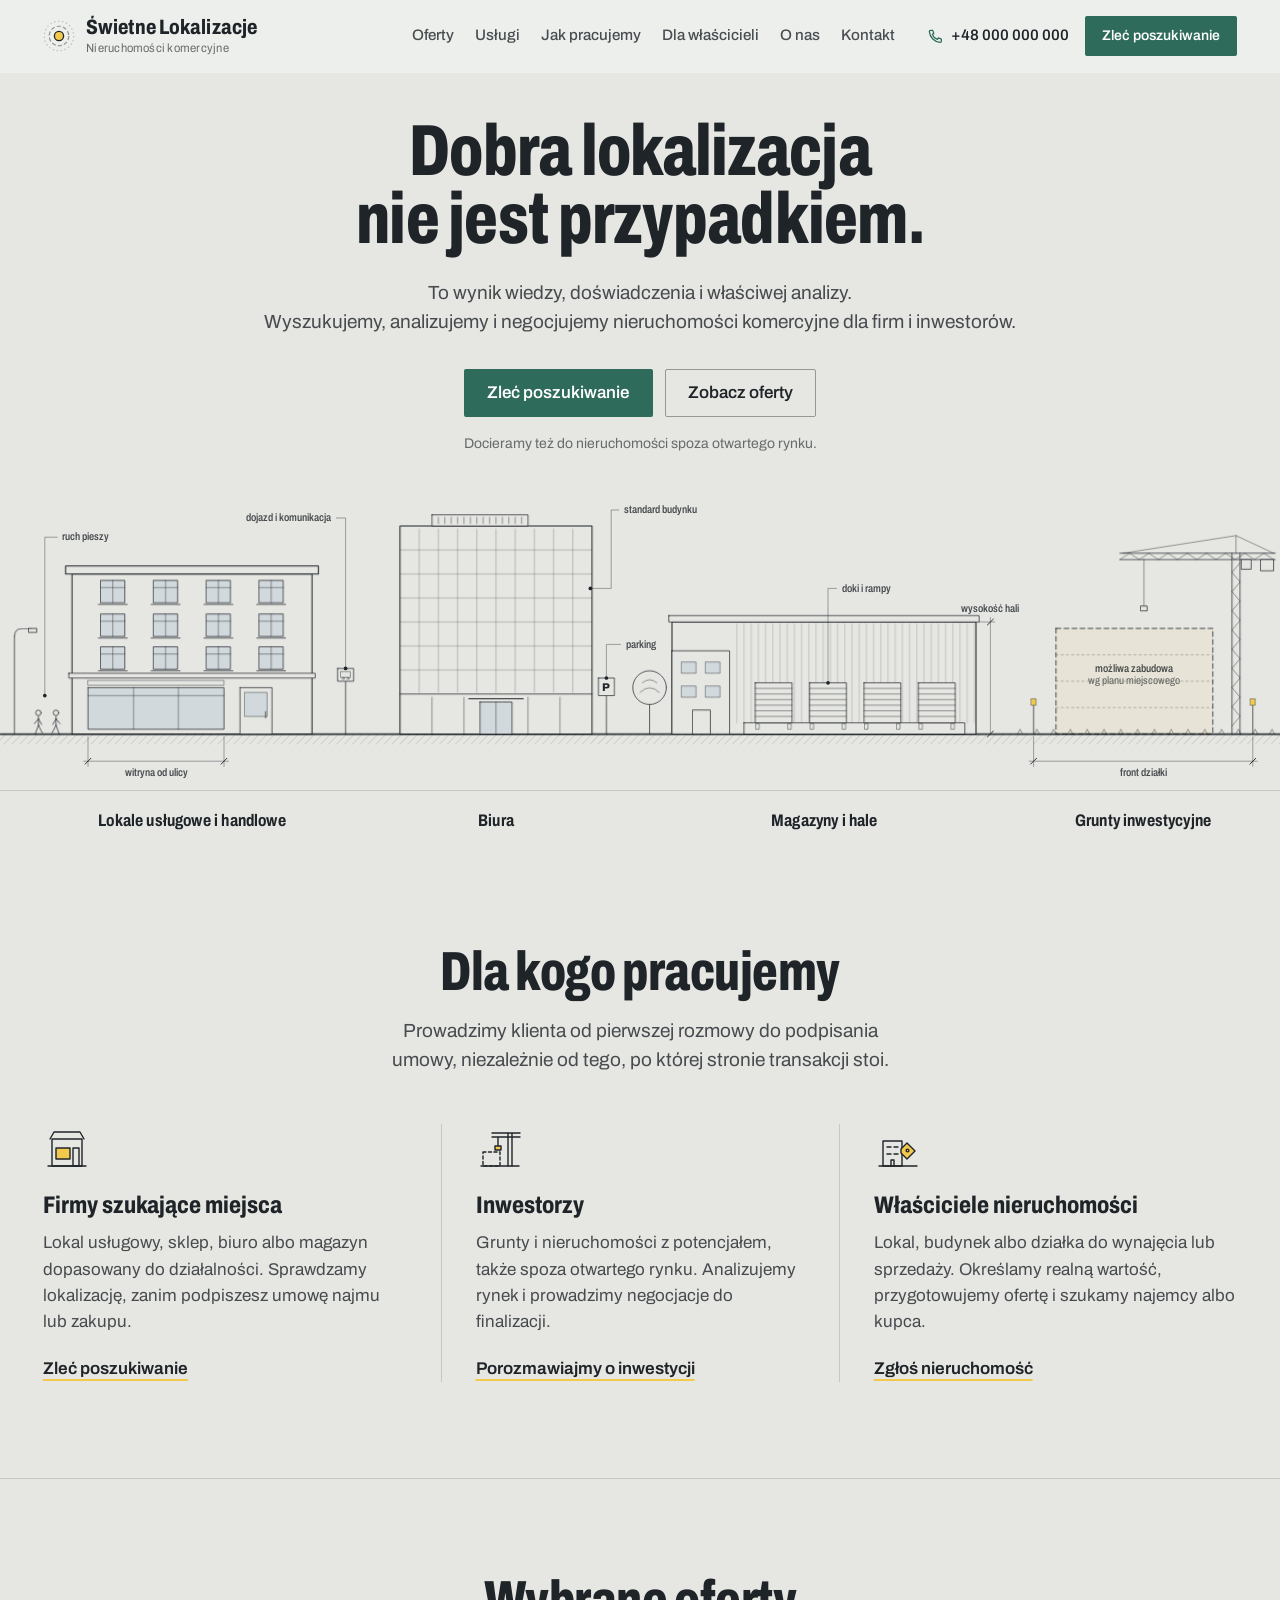
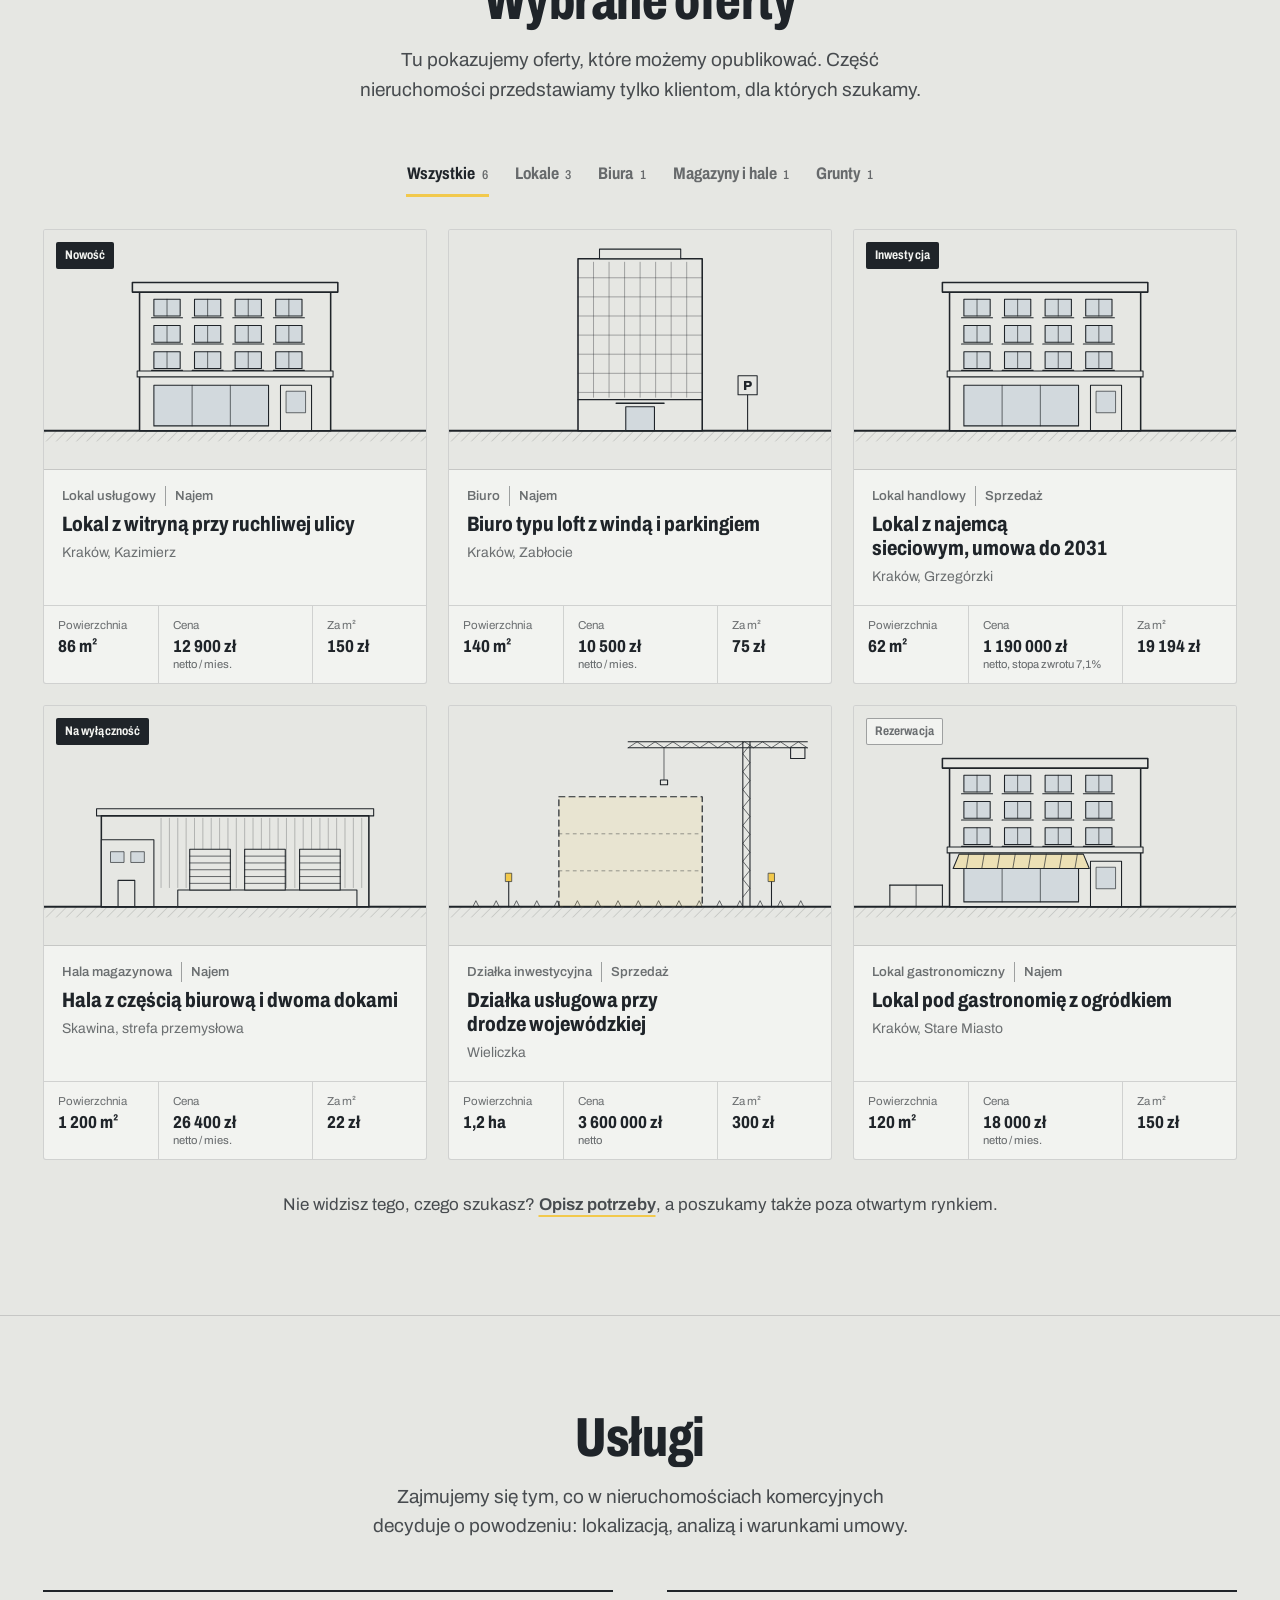
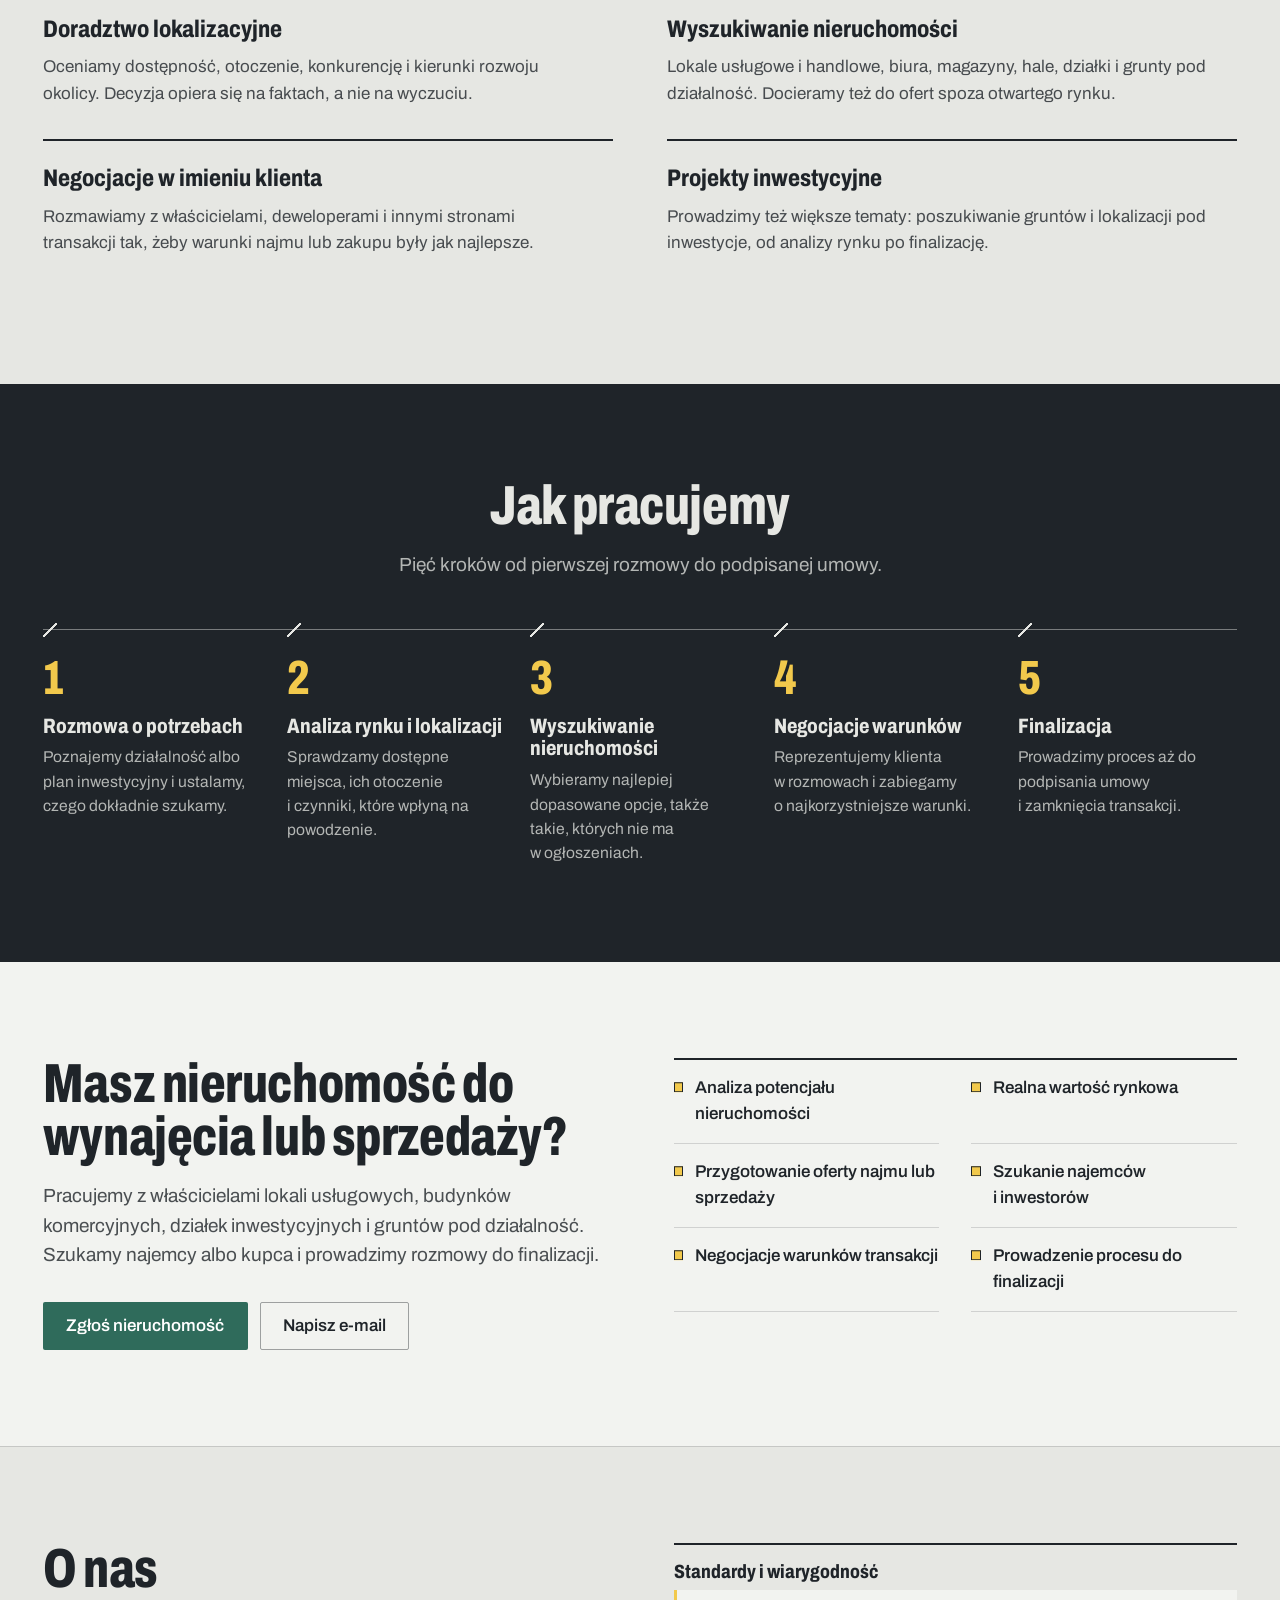
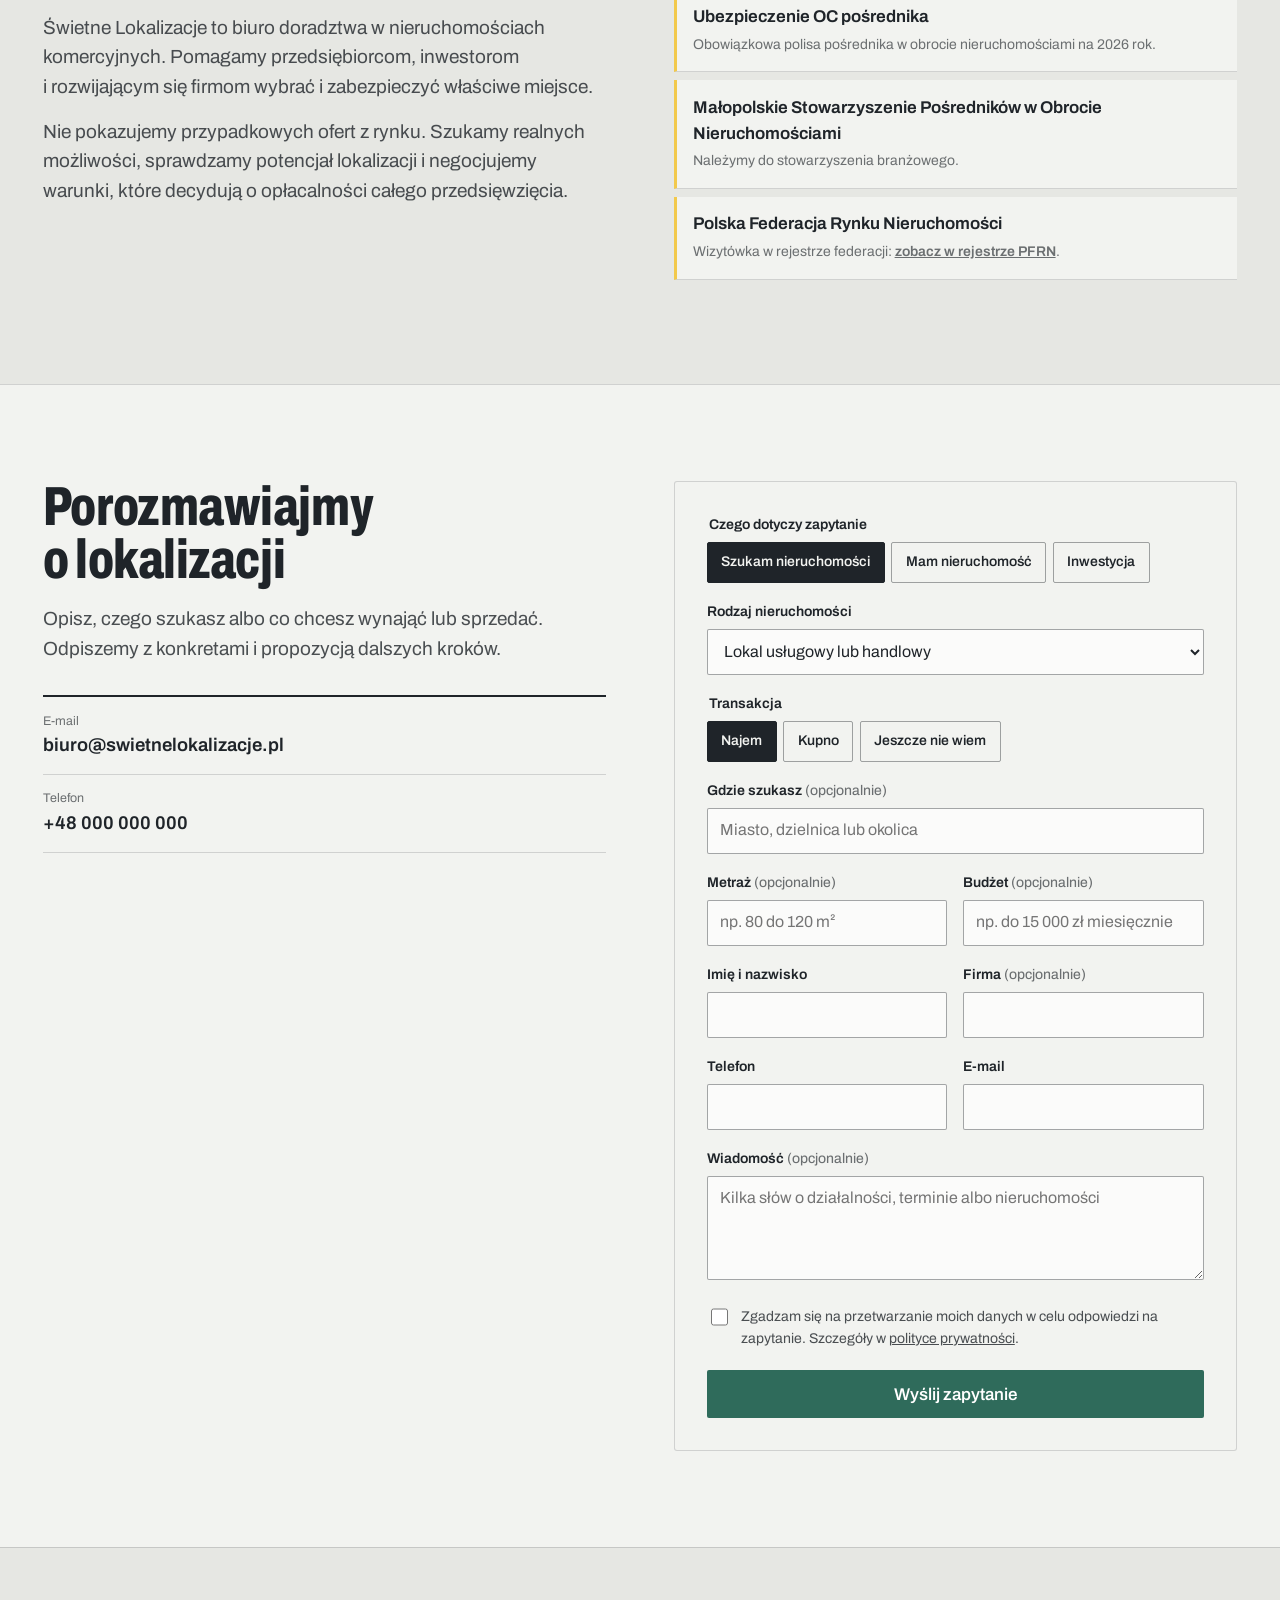
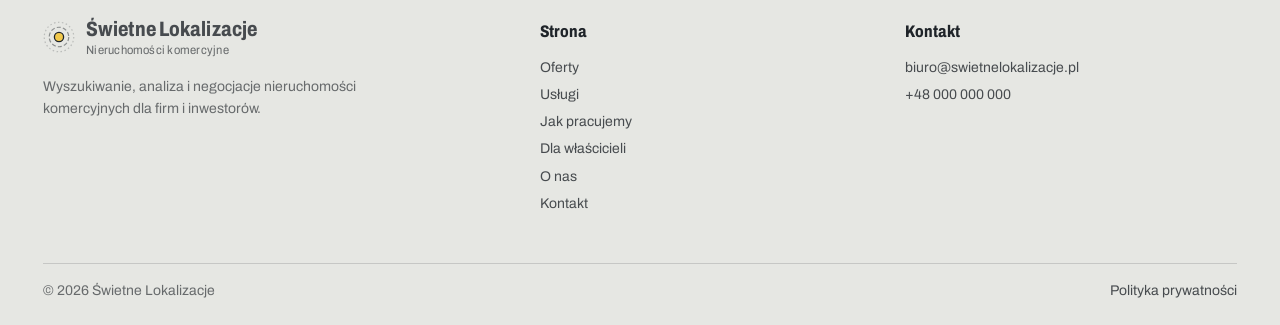
==== commit 5ccd5372: "page" ====
--- a/index.html
+++ b/index.html
@@ -15,10 +15,15 @@
   <link rel="stylesheet" href="css/base.css">
   <link rel="stylesheet" href="css/header.css">
   <link rel="stylesheet" href="css/hero.css">
+  <link rel="stylesheet" href="css/sections.css">
   <script src="js/header.js" defer></script>
   <script src="js/hero.js" defer></script>
+  <script src="js/offers-data.js" defer></script>
+  <script src="js/offers.js" defer></script>
+  <script src="js/contact.js" defer></script>
 </head>
 <body>
+  <svg width="0" height="0" style="position:absolute" aria-hidden="true" focusable="false"><defs><pattern id="hatch-sm" width="6" height="6" patternUnits="userSpaceOnUse" patternTransform="rotate(45)"><line x1="0" y1="0" x2="0" y2="6" style="stroke:#1f2429;stroke-opacity:.32;stroke-width:.7"/></pattern></defs></svg>
   <a class="skip-link" href="#main">Przejdź do treści</a>
 
   <header class="site-header" data-header>
@@ -53,7 +58,7 @@
           <svg viewBox="0 0 24 24" aria-hidden="true" fill="none" stroke="currentColor" stroke-width="1.8" stroke-linecap="round" stroke-linejoin="round"><path d="M5 3.5h3.2l1.6 4.2-2.1 1.4a11.5 11.5 0 0 0 7.2 7.2l1.4-2.1 4.2 1.6V19a1.6 1.6 0 0 1-1.7 1.6A16.6 16.6 0 0 1 3.4 5.2 1.6 1.6 0 0 1 5 3.5Z"/></svg>
           <span>+48&nbsp;000&nbsp;000&nbsp;000</span>
         </a>
-        <a class="btn btn--primary btn--sm" href="#kontakt">Zleć poszukiwanie</a>
+        <a class="btn btn--primary btn--sm" href="#kontakt" data-prefill="szukam">Zleć poszukiwanie</a>
         <button class="nav-toggle" type="button" aria-expanded="false" aria-controls="mobile-menu" data-nav-toggle>
           <span class="nav-toggle__bars" aria-hidden="true"></span>
           <span data-nav-label>Menu</span>
@@ -71,7 +76,7 @@
         <li><a href="#kontakt">Kontakt</a></li>
       </ul>
       <div class="mobile-menu__actions">
-        <a class="btn btn--primary" href="#kontakt">Zleć poszukiwanie</a>
+        <a class="btn btn--primary" href="#kontakt" data-prefill="szukam">Zleć poszukiwanie</a>
         <a class="header-phone" href="tel:+48000000000">
           <svg viewBox="0 0 24 24" aria-hidden="true" fill="none" stroke="currentColor" stroke-width="1.8" stroke-linecap="round" stroke-linejoin="round"><path d="M5 3.5h3.2l1.6 4.2-2.1 1.4a11.5 11.5 0 0 0 7.2 7.2l1.4-2.1 4.2 1.6V19a1.6 1.6 0 0 1-1.7 1.6A16.6 16.6 0 0 1 3.4 5.2 1.6 1.6 0 0 1 5 3.5Z"/></svg>
           <span>+48&nbsp;000&nbsp;000&nbsp;000</span>
@@ -86,7 +91,7 @@
         <h1 class="hero__title" id="hero-title">Dobra lokalizacja nie&nbsp;jest przypadkiem.</h1>
         <p class="hero__lead"><span>To wynik wiedzy, doświadczenia i&nbsp;właściwej analizy.</span> <span>Wyszukujemy, analizujemy i&nbsp;negocjujemy nieruchomości komercyjne dla firm i&nbsp;inwestorów.</span></p>
         <div class="hero__actions">
-          <a class="btn btn--primary" href="#kontakt">Zleć poszukiwanie</a>
+          <a class="btn btn--primary" href="#kontakt" data-prefill="szukam">Zleć poszukiwanie</a>
           <a class="btn btn--secondary" href="#oferty">Zobacz oferty</a>
         </div>
         <p class="hero__note">Docieramy też do nieruchomości spoza otwartego rynku.</p>
@@ -99,16 +104,260 @@
 <svg class="drawing" viewBox="0 0 1600 380" role="img" aria-labelledby="drawing-title drawing-desc" focusable="false"><title id="drawing-title">Rysunek: lokal, biuro, magazyn i działka przy jednej ulicy</title><desc id="drawing-desc">Opisy pokazują, co sprawdzamy: ruch pieszy, witrynę od ulicy, dojazd i komunikację, standard budynku, parking, doki i rampy, wysokość hali, front działki i możliwą zabudowę według planu miejscowego.</desc><defs><pattern id="hatch" width="7" height="7" patternUnits="userSpaceOnUse" patternTransform="rotate(45)"><line x1="0" y1="0" x2="0" y2="7" class="hatch-line"/></pattern></defs><g class="ground"><rect x="0" y="310" width="1600" height="13" class="d hatch-fill"/><line pathLength="1" x1="0" y1="310" x2="1600" y2="310" class="o lw3 ground-line"/></g><g class="m" data-m="a" style="--i:0"><line pathLength="1" x1="18" y1="310" x2="18" y2="188" class="o lw1"/><path pathLength="1" d="M18 188 Q18 178 28 178 L40 178" class="o lw1"/><rect x="36" y="178" width="10" height="5" class="d lw1 fill"/><g class="d lw1 person"><circle cx="48" cy="283.5" r="3.4"/><path d="M48 288 L48 299 M48 299 L44 310 M48 299 L53 309 M48 291 L43 297 M48 291 L52 298"/></g><g class="d lw1 person"><circle cx="70" cy="283.5" r="3.4"/><path d="M70 288 L70 299 M70 299 L74 310 M70 299 L65 309 M70 291 L75 297 M70 291 L66 298"/></g><rect pathLength="1" x="90" y="110" width="300" height="200" class="o lw2 fill"/><rect pathLength="1" x="82" y="100" width="316" height="10" class="o lw2 fill"/><rect pathLength="1" x="86" y="234" width="308" height="6" class="o lw1 fill"/><rect x="126" y="118" width="30" height="28" class="d lw1 glass"/><line x1="141" y1="118" x2="141" y2="146" class="d lw0"/><line x1="126" y1="127" x2="156" y2="127" class="d lw0"/><line x1="123" y1="148" x2="159" y2="148" class="d lw1"/><rect x="192" y="118" width="30" height="28" class="d lw1 glass"/><line x1="207" y1="118" x2="207" y2="146" class="d lw0"/><line x1="192" y1="127" x2="222" y2="127" class="d lw0"/><line x1="189" y1="148" x2="225" y2="148" class="d lw1"/><rect x="258" y="118" width="30" height="28" class="d lw1 glass"/><line x1="273" y1="118" x2="273" y2="146" class="d lw0"/><line x1="258" y1="127" x2="288" y2="127" class="d lw0"/><line x1="255" y1="148" x2="291" y2="148" class="d lw1"/><rect x="324" y="118" width="30" height="28" class="d lw1 glass"/><line x1="339" y1="118" x2="339" y2="146" class="d lw0"/><line x1="324" y1="127" x2="354" y2="127" class="d lw0"/><line x1="321" y1="148" x2="357" y2="148" class="d lw1"/><rect x="126" y="160" width="30" height="28" class="d lw1 glass"/><line x1="141" y1="160" x2="141" y2="188" class="d lw0"/><line x1="126" y1="169" x2="156" y2="169" class="d lw0"/><line x1="123" y1="190" x2="159" y2="190" class="d lw1"/><rect x="192" y="160" width="30" height="28" class="d lw1 glass"/><line x1="207" y1="160" x2="207" y2="188" class="d lw0"/><line x1="192" y1="169" x2="222" y2="169" class="d lw0"/><line x1="189" y1="190" x2="225" y2="190" class="d lw1"/><rect x="258" y="160" width="30" height="28" class="d lw1 glass"/><line x1="273" y1="160" x2="273" y2="188" class="d lw0"/><line x1="258" y1="169" x2="288" y2="169" class="d lw0"/><line x1="255" y1="190" x2="291" y2="190" class="d lw1"/><rect x="324" y="160" width="30" height="28" class="d lw1 glass"/><line x1="339" y1="160" x2="339" y2="188" class="d lw0"/><line x1="324" y1="169" x2="354" y2="169" class="d lw0"/><line x1="321" y1="190" x2="357" y2="190" class="d lw1"/><rect x="126" y="201" width="30" height="28" class="d lw1 glass"/><line x1="141" y1="201" x2="141" y2="229" class="d lw0"/><line x1="126" y1="210" x2="156" y2="210" class="d lw0"/><line x1="123" y1="231" x2="159" y2="231" class="d lw1"/><rect x="192" y="201" width="30" height="28" class="d lw1 glass"/><line x1="207" y1="201" x2="207" y2="229" class="d lw0"/><line x1="192" y1="210" x2="222" y2="210" class="d lw0"/><line x1="189" y1="231" x2="225" y2="231" class="d lw1"/><rect x="258" y="201" width="30" height="28" class="d lw1 glass"/><line x1="273" y1="201" x2="273" y2="229" class="d lw0"/><line x1="258" y1="210" x2="288" y2="210" class="d lw0"/><line x1="255" y1="231" x2="291" y2="231" class="d lw1"/><rect x="324" y="201" width="30" height="28" class="d lw1 glass"/><line x1="339" y1="201" x2="339" y2="229" class="d lw0"/><line x1="324" y1="210" x2="354" y2="210" class="d lw0"/><line x1="321" y1="231" x2="357" y2="231" class="d lw1"/><rect x="110" y="243" width="170" height="6" class="d lw0 fill"/><rect pathLength="1" x="110" y="252" width="170" height="52" class="o lw1 glass"/><line x1="167" y1="252" x2="167" y2="304" class="d lw0"/><line x1="223" y1="252" x2="223" y2="304" class="d lw0"/><line x1="110" y1="262" x2="280" y2="262" class="d lw0"/><rect pathLength="1" x="300" y="252" width="40" height="58" class="o lw1 fill"/><rect x="306" y="258" width="28" height="30" class="d lw0 glass"/><line x1="332" y1="282" x2="332" y2="290" class="d lw1"/><g class="c"><path d="M56 262 L56 64 L72 64" class="lead"/><circle cx="56" cy="262" r="2.3" class="dot"/><text x="78" y="68" class="ct" text-anchor="start">ruch pieszy</text></g><g class="c"><line x1="110" y1="313" x2="110" y2="351" class="lead"/><line x1="280" y1="313" x2="280" y2="351" class="lead"/><line x1="104" y1="344" x2="286" y2="344" class="lead"/><path d="M106 348 L114 340 M276 348 L284 340" class="tick"/><text x="195.0" y="363" class="ct" text-anchor="middle">witryna od ulicy</text></g></g><g class="m m--street" data-m="a" style="--i:1"><line pathLength="1" x1="432" y1="310" x2="432" y2="244" class="o lw1"/><rect pathLength="1" x="422" y="228" width="20" height="16" class="o lw1 fill"/><rect x="426" y="232" width="12" height="7" class="d lw0"/><circle cx="429" cy="240.6" r="1.3" class="d lw0"/><circle cx="435" cy="240.6" r="1.3" class="d lw0"/><g class="c"><path d="M432 228 L432 40 L420 40" class="lead"/><circle cx="432" cy="228" r="2.3" class="dot"/><text x="414" y="44" class="ct" text-anchor="end">dojazd i komunikacja</text></g></g><g class="m" data-m="b" style="--i:1"><rect pathLength="1" x="500" y="50" width="240" height="260" class="o lw2 fill"/><rect pathLength="1" x="540" y="36" width="120" height="14" class="o lw1 fill"/><line x1="548" y1="39" x2="548" y2="47" class="d lw0"/><line x1="556" y1="39" x2="556" y2="47" class="d lw0"/><line x1="564" y1="39" x2="564" y2="47" class="d lw0"/><line x1="572" y1="39" x2="572" y2="47" class="d lw0"/><line x1="580" y1="39" x2="580" y2="47" class="d lw0"/><line x1="588" y1="39" x2="588" y2="47" class="d lw0"/><line x1="596" y1="39" x2="596" y2="47" class="d lw0"/><line x1="604" y1="39" x2="604" y2="47" class="d lw0"/><line x1="612" y1="39" x2="612" y2="47" class="d lw0"/><line x1="620" y1="39" x2="620" y2="47" class="d lw0"/><line x1="628" y1="39" x2="628" y2="47" class="d lw0"/><line x1="636" y1="39" x2="636" y2="47" class="d lw0"/><line x1="644" y1="39" x2="644" y2="47" class="d lw0"/><line x1="652" y1="39" x2="652" y2="47" class="d lw0"/><line x1="524" y1="54" x2="524" y2="258" class="d lw0 t60"/><line x1="548" y1="54" x2="548" y2="258" class="d lw0 t60"/><line x1="572" y1="54" x2="572" y2="258" class="d lw0 t60"/><line x1="596" y1="54" x2="596" y2="258" class="d lw0 t60"/><line x1="620" y1="54" x2="620" y2="258" class="d lw0 t60"/><line x1="644" y1="54" x2="644" y2="258" class="d lw0 t60"/><line x1="668" y1="54" x2="668" y2="258" class="d lw0 t60"/><line x1="692" y1="54" x2="692" y2="258" class="d lw0 t60"/><line x1="716" y1="54" x2="716" y2="258" class="d lw0 t60"/><line x1="500" y1="80" x2="740" y2="80" class="d lw0 t60"/><line x1="500" y1="110" x2="740" y2="110" class="d lw0 t60"/><line x1="500" y1="140" x2="740" y2="140" class="d lw0 t60"/><line x1="500" y1="170" x2="740" y2="170" class="d lw0 t60"/><line x1="500" y1="200" x2="740" y2="200" class="d lw0 t60"/><line x1="500" y1="230" x2="740" y2="230" class="d lw0 t60"/><line x1="500" y1="260" x2="740" y2="260" class="d lw1"/><line x1="540" y1="264" x2="540" y2="310" class="d lw0"/><line x1="580" y1="264" x2="580" y2="310" class="d lw0"/><line x1="660" y1="264" x2="660" y2="310" class="d lw0"/><line x1="700" y1="264" x2="700" y2="310" class="d lw0"/><rect pathLength="1" x="600" y="270" width="40" height="40" class="o lw1 glass"/><line x1="620" y1="270" x2="620" y2="310" class="d lw0"/><line x1="586" y1="266" x2="654" y2="266" class="d lw2"/><g class="c"><path d="M738 128 L764 128 L764 30 L774 30" class="lead"/><circle cx="738" cy="128" r="2.3" class="dot"/><text x="780" y="34" class="ct" text-anchor="start">standard budynku</text></g></g><g class="m m--street" data-m="b" style="--i:2"><line pathLength="1" x1="758" y1="310" x2="758" y2="262" class="o lw1"/><rect pathLength="1" x="748" y="240" width="20" height="22" class="o lw1 fill"/><text x="758" y="256" class="d sign-text" text-anchor="middle">P</text><g class="c"><path d="M758 240 L758 198 L776 198" class="lead"/><circle cx="758" cy="240" r="2.3" class="dot"/><text x="782" y="202" class="ct" text-anchor="start">parking</text></g><line pathLength="1" x1="812" y1="310" x2="812" y2="272" class="o lw1"/><circle pathLength="1" cx="812" cy="252" r="21" class="o lw1 fill"/><path d="M800 258 Q812 246 824 258 M803 246 Q812 238 821 246" class="d lw0"/></g><g class="m" data-m="c" style="--i:2"><rect pathLength="1" x="840" y="170" width="380" height="140" class="o lw2 fill"/><rect pathLength="1" x="836" y="162" width="388" height="8" class="o lw1 fill"/><line x1="921" y1="172" x2="921" y2="296" class="d lw0 t45"/><line x1="930" y1="172" x2="930" y2="296" class="d lw0 t45"/><line x1="939" y1="172" x2="939" y2="296" class="d lw0 t45"/><line x1="948" y1="172" x2="948" y2="296" class="d lw0 t45"/><line x1="957" y1="172" x2="957" y2="296" class="d lw0 t45"/><line x1="966" y1="172" x2="966" y2="296" class="d lw0 t45"/><line x1="975" y1="172" x2="975" y2="296" class="d lw0 t45"/><line x1="984" y1="172" x2="984" y2="296" class="d lw0 t45"/><line x1="993" y1="172" x2="993" y2="296" class="d lw0 t45"/><line x1="1002" y1="172" x2="1002" y2="296" class="d lw0 t45"/><line x1="1011" y1="172" x2="1011" y2="296" class="d lw0 t45"/><line x1="1020" y1="172" x2="1020" y2="296" class="d lw0 t45"/><line x1="1029" y1="172" x2="1029" y2="296" class="d lw0 t45"/><line x1="1038" y1="172" x2="1038" y2="296" class="d lw0 t45"/><line x1="1047" y1="172" x2="1047" y2="296" class="d lw0 t45"/><line x1="1056" y1="172" x2="1056" y2="296" class="d lw0 t45"/><line x1="1065" y1="172" x2="1065" y2="296" class="d lw0 t45"/><line x1="1074" y1="172" x2="1074" y2="296" class="d lw0 t45"/><line x1="1083" y1="172" x2="1083" y2="296" class="d lw0 t45"/><line x1="1092" y1="172" x2="1092" y2="296" class="d lw0 t45"/><line x1="1101" y1="172" x2="1101" y2="296" class="d lw0 t45"/><line x1="1110" y1="172" x2="1110" y2="296" class="d lw0 t45"/><line x1="1119" y1="172" x2="1119" y2="296" class="d lw0 t45"/><line x1="1128" y1="172" x2="1128" y2="296" class="d lw0 t45"/><line x1="1137" y1="172" x2="1137" y2="296" class="d lw0 t45"/><line x1="1146" y1="172" x2="1146" y2="296" class="d lw0 t45"/><line x1="1155" y1="172" x2="1155" y2="296" class="d lw0 t45"/><line x1="1164" y1="172" x2="1164" y2="296" class="d lw0 t45"/><line x1="1173" y1="172" x2="1173" y2="296" class="d lw0 t45"/><line x1="1182" y1="172" x2="1182" y2="296" class="d lw0 t45"/><line x1="1191" y1="172" x2="1191" y2="296" class="d lw0 t45"/><line x1="1200" y1="172" x2="1200" y2="296" class="d lw0 t45"/><line x1="1209" y1="172" x2="1209" y2="296" class="d lw0 t45"/><line x1="1218" y1="172" x2="1218" y2="296" class="d lw0 t45"/><rect pathLength="1" x="840" y="206" width="72" height="104" class="o lw1 fill"/><rect x="852" y="220" width="18" height="14" class="d lw0 glass"/><rect x="882" y="220" width="18" height="14" class="d lw0 glass"/><rect x="852" y="250" width="18" height="14" class="d lw0 glass"/><rect x="882" y="250" width="18" height="14" class="d lw0 glass"/><rect x="866" y="280" width="22" height="30" class="d lw1 fill"/><rect pathLength="1" x="930" y="296" width="276" height="14" class="o lw1 fill"/><rect pathLength="1" x="944" y="246" width="46" height="50" class="o lw1 fill"/><line x1="944" y1="253" x2="990" y2="253" class="d lw0"/><line x1="944" y1="260" x2="990" y2="260" class="d lw0"/><line x1="944" y1="267" x2="990" y2="267" class="d lw0"/><line x1="944" y1="274" x2="990" y2="274" class="d lw0"/><line x1="944" y1="281" x2="990" y2="281" class="d lw0"/><line x1="944" y1="288" x2="990" y2="288" class="d lw0"/><rect x="945" y="297" width="4" height="7" class="d lw0"/><rect x="985" y="297" width="4" height="7" class="d lw0"/><rect pathLength="1" x="1012" y="246" width="46" height="50" class="o lw1 fill"/><line x1="1012" y1="253" x2="1058" y2="253" class="d lw0"/><line x1="1012" y1="260" x2="1058" y2="260" class="d lw0"/><line x1="1012" y1="267" x2="1058" y2="267" class="d lw0"/><line x1="1012" y1="274" x2="1058" y2="274" class="d lw0"/><line x1="1012" y1="281" x2="1058" y2="281" class="d lw0"/><line x1="1012" y1="288" x2="1058" y2="288" class="d lw0"/><rect x="1013" y="297" width="4" height="7" class="d lw0"/><rect x="1053" y="297" width="4" height="7" class="d lw0"/><rect pathLength="1" x="1080" y="246" width="46" height="50" class="o lw1 fill"/><line x1="1080" y1="253" x2="1126" y2="253" class="d lw0"/><line x1="1080" y1="260" x2="1126" y2="260" class="d lw0"/><line x1="1080" y1="267" x2="1126" y2="267" class="d lw0"/><line x1="1080" y1="274" x2="1126" y2="274" class="d lw0"/><line x1="1080" y1="281" x2="1126" y2="281" class="d lw0"/><line x1="1080" y1="288" x2="1126" y2="288" class="d lw0"/><rect x="1081" y="297" width="4" height="7" class="d lw0"/><rect x="1121" y="297" width="4" height="7" class="d lw0"/><rect pathLength="1" x="1148" y="246" width="46" height="50" class="o lw1 fill"/><line x1="1148" y1="253" x2="1194" y2="253" class="d lw0"/><line x1="1148" y1="260" x2="1194" y2="260" class="d lw0"/><line x1="1148" y1="267" x2="1194" y2="267" class="d lw0"/><line x1="1148" y1="274" x2="1194" y2="274" class="d lw0"/><line x1="1148" y1="281" x2="1194" y2="281" class="d lw0"/><line x1="1148" y1="288" x2="1194" y2="288" class="d lw0"/><rect x="1149" y="297" width="4" height="7" class="d lw0"/><rect x="1189" y="297" width="4" height="7" class="d lw0"/><g class="c"><path d="M1035 246 L1035 128 L1046 128" class="lead"/><circle cx="1035" cy="246" r="2.3" class="dot"/><text x="1052" y="132" class="ct" text-anchor="start">doki i rampy</text></g><g class="c"><line x1="1238" y1="164" x2="1238" y2="310" class="lead"/><line x1="1224" y1="170" x2="1244" y2="170" class="lead"/><path d="M1234 174 L1242 166 M1234 314 L1242 306" class="tick"/><text x="1238" y="158" class="ct" text-anchor="middle">wysokość hali</text></g></g><g class="m" data-m="d" style="--i:3"><path d="M1272 310 l3 -6 l3 6" class="d lw0"/><path d="M1293 310 l3 -6 l3 6" class="d lw0"/><path d="M1314 310 l3 -6 l3 6" class="d lw0"/><path d="M1335 310 l3 -6 l3 6" class="d lw0"/><path d="M1356 310 l3 -6 l3 6" class="d lw0"/><path d="M1377 310 l3 -6 l3 6" class="d lw0"/><path d="M1398 310 l3 -6 l3 6" class="d lw0"/><path d="M1419 310 l3 -6 l3 6" class="d lw0"/><path d="M1440 310 l3 -6 l3 6" class="d lw0"/><path d="M1461 310 l3 -6 l3 6" class="d lw0"/><path d="M1482 310 l3 -6 l3 6" class="d lw0"/><path d="M1503 310 l3 -6 l3 6" class="d lw0"/><path d="M1524 310 l3 -6 l3 6" class="d lw0"/><path d="M1545 310 l3 -6 l3 6" class="d lw0"/><path d="M1566 310 l3 -6 l3 6" class="d lw0"/><path d="M1587 310 l3 -6 l3 6" class="d lw0"/><line pathLength="1" x1="1292" y1="310" x2="1292" y2="274" class="o lw1"/><rect x="1289" y="266" width="6" height="8" class="d lw0 flag"/><line pathLength="1" x1="1566" y1="310" x2="1566" y2="274" class="o lw1"/><rect x="1563" y="266" width="6" height="8" class="d lw0 flag"/><rect x="1320" y="178" width="196" height="132" class="d dash"/><line x1="1320" y1="211" x2="1516" y2="211" class="d dash-fine"/><line x1="1320" y1="244" x2="1516" y2="244" class="d dash-fine"/><line x1="1320" y1="277" x2="1516" y2="277" class="d dash-fine"/><g class="c"><text x="1418" y="232" class="ct" text-anchor="middle">możliwa zabudowa</text><text x="1418" y="248" class="ct ct--sub" text-anchor="middle">wg planu miejscowego</text></g><line pathLength="1" x1="1540" y1="310" x2="1540" y2="84" class="o lw1"/><line pathLength="1" x1="1550" y1="310" x2="1550" y2="84" class="o lw1"/><path d="M1540 300 L1550 288 L1540 276 L1550 264 L1540 252 L1550 240 L1540 228 L1550 216 L1540 204 L1550 192 L1540 180 L1550 168 L1540 156 L1550 144 L1540 132 L1550 120 L1540 108 L1550 96" class="d lw0"/><line pathLength="1" x1="1400" y1="84" x2="1594" y2="84" class="o lw1"/><line pathLength="1" x1="1400" y1="92" x2="1594" y2="92" class="o lw1"/><path d="M1400 92 L1412 84 L1424 92 L1436 84 L1448 92 L1460 84 L1472 92 L1484 84 L1496 92 L1508 84 L1520 92 L1532 84 L1544 92 L1556 84 L1568 92 L1580 84 L1592 92" class="d lw0"/><path d="M1404 84 L1545 62 L1592 84" class="d lw0"/><line x1="1545" y1="62" x2="1545" y2="84" class="d lw0"/><rect x="1576" y="92" width="16" height="14" class="d lw1 fill"/><rect x="1552" y="92" width="12" height="12" class="d lw1 fill"/><line x1="1430" y1="92" x2="1430" y2="150" class="d lw0"/><rect x="1426" y="150" width="8" height="6" class="d lw1 fill"/><g class="c"><line x1="1292" y1="313" x2="1292" y2="351" class="lead"/><line x1="1566" y1="313" x2="1566" y2="351" class="lead"/><line x1="1286" y1="344" x2="1572" y2="344" class="lead"/><path d="M1288 348 L1296 340 M1562 348 L1570 340" class="tick"/><text x="1429.0" y="363" class="ct" text-anchor="middle">front działki</text></g></g><rect x="76" y="0" width="380" height="380" class="hit" data-hit="a"/><rect x="488" y="0" width="262" height="380" class="hit" data-hit="b"/><rect x="826" y="0" width="406" height="380" class="hit" data-hit="c"/><rect x="1280" y="0" width="316" height="380" class="hit" data-hit="d"/></svg>
 <!-- rysunek:end -->
             <ul class="drawing-labels" aria-label="Rodzaje nieruchomości">
-              <li style="--x: 15%"><a href="#oferty" data-m="a">Lokale usługowe i&nbsp;handlowe</a></li>
-              <li style="--x: 38.75%"><a href="#oferty" data-m="b">Biura</a></li>
-              <li style="--x: 64.4%"><a href="#oferty" data-m="c">Magazyny i&nbsp;hale</a></li>
-              <li style="--x: 89.3%"><a href="#oferty" data-m="d">Grunty inwestycyjne</a></li>
+              <li style="--x: 15%"><a href="#oferty-lokale" data-m="a">Lokale usługowe i&nbsp;handlowe</a></li>
+              <li style="--x: 38.75%"><a href="#oferty-biura" data-m="b">Biura</a></li>
+              <li style="--x: 64.4%"><a href="#oferty-magazyny" data-m="c">Magazyny i&nbsp;hale</a></li>
+              <li style="--x: 89.3%"><a href="#oferty-grunty" data-m="d">Grunty inwestycyjne</a></li>
             </ul>
           </div>
         </div>
         <div class="drawing-dots" aria-hidden="true"><span data-dot="a"></span><span data-dot="b"></span><span data-dot="c"></span><span data-dot="d"></span></div>
       </div>
     </section>
+
+    <section class="section" id="dla-kogo" aria-labelledby="dla-kogo-title">
+      <div class="container">
+        <div class="section-head">
+          <h2 class="section-title" id="dla-kogo-title">Dla kogo pracujemy</h2>
+          <p class="section-intro">Prowadzimy klienta od pierwszej rozmowy do podpisania umowy, niezależnie od tego, po której stronie transakcji stoi.</p>
+        </div>
+        <div class="audiences">
+          <article class="audience">
+            <svg class="audience__icon" viewBox="0 0 48 48" aria-hidden="true"><path d="M5 42h38"/><rect x="9" y="15" width="30" height="27"/><path d="M7 15l4-7h26l4 7"/><rect x="13" y="24" width="14" height="11" class="accent"/><rect x="30" y="24" width="6" height="18"/></svg>
+            <h3 class="h3">Firmy szukające miejsca</h3>
+            <p>Lokal usługowy, sklep, biuro albo magazyn dopasowany do działalności. Sprawdzamy lokalizację, zanim podpiszesz umowę najmu lub zakupu.</p>
+            <a class="text-link" href="#kontakt" data-prefill="szukam">Zleć poszukiwanie</a>
+          </article>
+          <article class="audience">
+            <svg class="audience__icon" viewBox="0 0 48 48" aria-hidden="true"><path d="M5 42h38"/><path d="M32 42V9M36 42V9M16 9h28M16 13h28M22 13v9"/><rect x="19" y="22" width="6" height="4" class="accent"/><rect x="7" y="28" width="17" height="14" stroke-dasharray="3 2.5"/></svg>
+            <h3 class="h3">Inwestorzy</h3>
+            <p>Grunty i&nbsp;nieruchomości z&nbsp;potencjałem, także spoza otwartego rynku. Analizujemy rynek i&nbsp;prowadzimy negocjacje do finalizacji.</p>
+            <a class="text-link" href="#kontakt" data-prefill="inwestycja">Porozmawiajmy o&nbsp;inwestycji</a>
+          </article>
+          <article class="audience">
+            <svg class="audience__icon" viewBox="0 0 48 48" aria-hidden="true"><path d="M5 42h38"/><rect x="9" y="17" width="19" height="25"/><path d="M13 23h4M20 23h4M13 30h4M20 30h4M17 42v-6h3v6"/><path d="M33 19l8 8-8 8-6-6v-4z" class="accent"/><circle cx="33.5" cy="26.5" r="1.4"/></svg>
+            <h3 class="h3">Właściciele nieruchomości</h3>
+            <p>Lokal, budynek albo działka do wynajęcia lub sprzedaży. Określamy realną wartość, przygotowujemy ofertę i&nbsp;szukamy najemcy albo kupca.</p>
+            <a class="text-link" href="#kontakt" data-prefill="mam">Zgłoś nieruchomość</a>
+          </article>
+        </div>
+      </div>
+    </section>
+
+    <section class="section" id="oferty" aria-labelledby="oferty-title" data-offers>
+      <div class="container">
+        <div class="section-head">
+          <h2 class="section-title" id="oferty-title">Wybrane oferty</h2>
+          <p class="section-intro">Tu pokazujemy oferty, które możemy opublikować. Część nieruchomości przedstawiamy tylko klientom, dla których szukamy.</p>
+        </div>
+        <div class="offers-tabs" data-offers-tabs role="group" aria-label="Rodzaj nieruchomości"></div>
+        <div class="offers-grid" data-offers-grid aria-live="polite"></div>
+        <p class="offers-more" data-offers-more>Nie widzisz tego, czego szukasz? <a class="text-link" href="#kontakt" data-prefill="szukam">Opisz potrzeby</a>, a&nbsp;poszukamy także poza otwartym rynkiem.</p>
+      </div>
+    </section>
+
+    <section class="section" id="uslugi" aria-labelledby="uslugi-title">
+      <div class="container">
+        <div class="section-head">
+          <h2 class="section-title" id="uslugi-title">Usługi</h2>
+          <p class="section-intro">Zajmujemy się tym, co w&nbsp;nieruchomościach komercyjnych decyduje o&nbsp;powodzeniu: lokalizacją, analizą i&nbsp;warunkami umowy.</p>
+        </div>
+        <div class="services">
+          <article class="service"><h3 class="h3">Doradztwo lokalizacyjne</h3><p>Oceniamy dostępność, otoczenie, konkurencję i&nbsp;kierunki rozwoju okolicy. Decyzja opiera się na faktach, a&nbsp;nie na wyczuciu.</p></article>
+          <article class="service"><h3 class="h3">Wyszukiwanie nieruchomości</h3><p>Lokale usługowe i&nbsp;handlowe, biura, magazyny, hale, działki i&nbsp;grunty pod działalność. Docieramy też do ofert spoza otwartego rynku.</p></article>
+          <article class="service"><h3 class="h3">Negocjacje w&nbsp;imieniu klienta</h3><p>Rozmawiamy z&nbsp;właścicielami, deweloperami i&nbsp;innymi stronami transakcji tak, żeby warunki najmu lub zakupu były jak najlepsze.</p></article>
+          <article class="service"><h3 class="h3">Projekty inwestycyjne</h3><p>Prowadzimy też większe tematy: poszukiwanie gruntów i&nbsp;lokalizacji pod inwestycje, od analizy rynku po finalizację.</p></article>
+        </div>
+      </div>
+    </section>
+
+    <section class="section section--dark" id="jak-pracujemy" aria-labelledby="proces-title">
+      <div class="container">
+        <div class="section-head">
+          <h2 class="section-title" id="proces-title">Jak pracujemy</h2>
+          <p class="section-intro">Pięć kroków od pierwszej rozmowy do podpisanej umowy.</p>
+        </div>
+        <ol class="steps">
+          <li class="step"><span class="step__num" aria-hidden="true"></span><h3 class="h3">Rozmowa o&nbsp;potrzebach</h3><p>Poznajemy działalność albo plan inwestycyjny i&nbsp;ustalamy, czego dokładnie szukamy.</p></li>
+          <li class="step"><span class="step__num" aria-hidden="true"></span><h3 class="h3">Analiza rynku i&nbsp;lokalizacji</h3><p>Sprawdzamy dostępne miejsca, ich otoczenie i&nbsp;czynniki, które wpłyną na powodzenie.</p></li>
+          <li class="step"><span class="step__num" aria-hidden="true"></span><h3 class="h3">Wyszukiwanie nieruchomości</h3><p>Wybieramy najlepiej dopasowane opcje, także takie, których nie ma w&nbsp;ogłoszeniach.</p></li>
+          <li class="step"><span class="step__num" aria-hidden="true"></span><h3 class="h3">Negocjacje warunków</h3><p>Reprezentujemy klienta w&nbsp;rozmowach i&nbsp;zabiegamy o&nbsp;najkorzystniejsze warunki.</p></li>
+          <li class="step"><span class="step__num" aria-hidden="true"></span><h3 class="h3">Finalizacja</h3><p>Prowadzimy proces aż do podpisania umowy i&nbsp;zamknięcia transakcji.</p></li>
+        </ol>
+      </div>
+    </section>
+
+    <section class="section section--raised" id="dla-wlascicieli" aria-labelledby="wlasciciele-title">
+      <div class="container split">
+        <div>
+          <h2 class="section-title" id="wlasciciele-title">Masz nieruchomość do wynajęcia lub sprzedaży?</h2>
+          <p class="section-intro">Pracujemy z&nbsp;właścicielami lokali usługowych, budynków komercyjnych, działek inwestycyjnych i&nbsp;gruntów pod działalność. Szukamy najemcy albo kupca i&nbsp;prowadzimy rozmowy do finalizacji.</p>
+          <div class="split__actions">
+            <a class="btn btn--primary" href="#kontakt" data-prefill="mam">Zgłoś nieruchomość</a>
+            <a class="btn btn--secondary" href="mailto:biuro@swietnelokalizacje.pl">Napisz e-mail</a>
+          </div>
+        </div>
+        <div>
+          <ul class="checklist" aria-label="W czym pomagamy właścicielom">
+            <li>Analiza potencjału nieruchomości</li>
+            <li>Realna wartość rynkowa</li>
+            <li>Przygotowanie oferty najmu lub sprzedaży</li>
+            <li>Szukanie najemców i&nbsp;inwestorów</li>
+            <li>Negocjacje warunków transakcji</li>
+            <li>Prowadzenie procesu do finalizacji</li>
+          </ul>
+        </div>
+      </div>
+    </section>
+
+    <section class="section" id="o-nas" aria-labelledby="o-nas-title">
+      <div class="container split">
+        <div class="about">
+          <h2 class="section-title" id="o-nas-title">O nas</h2>
+          <p class="section-intro">Świetne Lokalizacje to biuro doradztwa w&nbsp;nieruchomościach komercyjnych. Pomagamy przedsiębiorcom, inwestorom i&nbsp;rozwijającym się firmom wybrać i&nbsp;zabezpieczyć właściwe miejsce.</p>
+          <p>Nie pokazujemy przypadkowych ofert z&nbsp;rynku. Szukamy realnych możliwości, sprawdzamy potencjał lokalizacji i&nbsp;negocjujemy warunki, które decydują o&nbsp;opłacalności całego przedsięwzięcia.</p>
+        </div>
+        <div class="standards">
+          <h3 class="h3">Standardy i&nbsp;wiarygodność</h3>
+          <ul>
+            <li><strong>Ubezpieczenie OC pośrednika</strong><span>Obowiązkowa polisa pośrednika w&nbsp;obrocie nieruchomościami na 2026 rok.</span></li>
+            <li><strong>Małopolskie Stowarzyszenie Pośredników w&nbsp;Obrocie Nieruchomościami</strong><span>Należymy do stowarzyszenia branżowego.</span></li>
+            <li><strong>Polska Federacja Rynku Nieruchomości</strong><span>Wizytówka w&nbsp;rejestrze federacji: <a href="http://rejestr.pfrn.pl/uzytkownik,46349,gumula-slawomir" target="_blank" rel="noopener">zobacz w&nbsp;rejestrze PFRN</a>.</span></li>
+          </ul>
+        </div>
+      </div>
+    </section>
+
+    <section class="section section--raised" id="kontakt" aria-labelledby="kontakt-title">
+      <div class="container split">
+        <div>
+          <h2 class="section-title" id="kontakt-title">Porozmawiajmy o&nbsp;lokalizacji</h2>
+          <p class="section-intro">Opisz, czego szukasz albo co chcesz wynająć lub sprzedać. Odpiszemy z&nbsp;konkretami i&nbsp;propozycją dalszych kroków.</p>
+          <ul class="contact-list">
+            <li><span>E-mail</span><a href="mailto:biuro@swietnelokalizacje.pl">biuro@swietnelokalizacje.pl</a></li>
+            <!-- Numer tymczasowy: do uzupełnienia danymi biura -->
+            <li><span>Telefon</span><a href="tel:+48000000000">+48&nbsp;000&nbsp;000&nbsp;000</a></li>
+          </ul>
+        </div>
+
+        <form class="brief" data-brief novalidate>
+          <fieldset>
+            <legend>Czego dotyczy zapytanie</legend>
+            <div class="seg">
+              <label><input type="radio" name="cel" value="szukam" checked><span>Szukam nieruchomości</span></label>
+              <label><input type="radio" name="cel" value="mam"><span>Mam nieruchomość</span></label>
+              <label><input type="radio" name="cel" value="inwestycja"><span>Inwestycja</span></label>
+            </div>
+          </fieldset>
+          <div class="field">
+              <label class="lbl" for="f-type">Rodzaj nieruchomości</label>
+              <select id="f-type" name="typ">
+                <option value="lokal">Lokal usługowy lub handlowy</option>
+                <option value="biuro">Biuro</option>
+                <option value="magazyn">Magazyn lub hala</option>
+                <option value="grunt">Działka lub grunt</option>
+                <option value="inne">Inne</option>
+              </select>
+          </div>
+            <fieldset class="field">
+              <legend class="lbl">Transakcja</legend>
+              <div class="seg">
+                <label><input type="radio" name="transakcja" value="1" checked><span data-deal-label>Najem</span></label>
+                <label><input type="radio" name="transakcja" value="2"><span data-deal-label>Kupno</span></label>
+                <label><input type="radio" name="transakcja" value="3"><span data-deal-label>Jeszcze nie wiem</span></label>
+              </div>
+            </fieldset>
+          <div class="field">
+            <label class="lbl" for="f-where"><span data-where-label>Gdzie szukasz</span> <span class="opt">(opcjonalnie)</span></label>
+            <input id="f-where" name="lokalizacja" type="text" autocomplete="off">
+          </div>
+          <div class="field-row">
+            <div class="field">
+              <label class="lbl" for="f-area">Metraż <span class="opt">(opcjonalnie)</span></label>
+              <input id="f-area" name="metraz" type="text" placeholder="np. 80 do 120 m²">
+            </div>
+            <div class="field">
+              <label class="lbl" for="f-budget"><span data-budget-label>Budżet</span> <span class="opt">(opcjonalnie)</span></label>
+              <input id="f-budget" name="budzet" type="text">
+            </div>
+          </div>
+          <div class="field-row">
+            <div class="field">
+              <label class="lbl" for="f-name">Imię i&nbsp;nazwisko</label>
+              <input id="f-name" name="imie" type="text" autocomplete="name" required aria-describedby="e-name">
+              <p class="field-error" id="e-name" data-error-for="f-name"></p>
+            </div>
+            <div class="field">
+              <label class="lbl" for="f-company">Firma <span class="opt">(opcjonalnie)</span></label>
+              <input id="f-company" name="firma" type="text" autocomplete="organization">
+            </div>
+          </div>
+          <div class="field-row">
+            <div class="field">
+              <label class="lbl" for="f-phone">Telefon</label>
+              <input id="f-phone" name="telefon" type="tel" autocomplete="tel" inputmode="tel" required aria-describedby="e-phone">
+              <p class="field-error" id="e-phone" data-error-for="f-phone"></p>
+            </div>
+            <div class="field">
+              <label class="lbl" for="f-email">E-mail</label>
+              <input id="f-email" name="email" type="email" autocomplete="email" required aria-describedby="e-email">
+              <p class="field-error" id="e-email" data-error-for="f-email"></p>
+            </div>
+          </div>
+          <div class="field">
+            <label class="lbl" for="f-msg">Wiadomość <span class="opt">(opcjonalnie)</span></label>
+            <textarea id="f-msg" name="wiadomosc" placeholder="Kilka słów o działalności, terminie albo nieruchomości"></textarea>
+          </div>
+          <label class="consent"><input type="checkbox" id="f-consent" name="zgoda" aria-describedby="e-consent"><span>Zgadzam się na przetwarzanie moich danych w&nbsp;celu odpowiedzi na zapytanie. Szczegóły w&nbsp;<a href="#polityka-prywatnosci">polityce prywatności</a>.</span></label>
+          <p class="field-error" id="e-consent" data-error-for="f-consent"></p>
+          <button class="btn btn--primary brief__submit" type="submit">Wyślij zapytanie</button>
+          <p class="brief__status" data-brief-status role="status" aria-live="polite"></p>
+        </form>
+      </div>
+    </section>
   </main>
+
+  <footer class="site-footer">
+    <div class="container footer-grid">
+      <div class="footer-about">
+        <a class="brand" href="./" aria-label="Świetne Lokalizacje, strona główna">
+          <svg class="brand__mark" viewBox="0 0 32 32" aria-hidden="true">
+            <circle cx="16" cy="16" r="14.75" fill="none" stroke="currentColor" stroke-opacity="0.22" stroke-width="1.2" stroke-dasharray="1.5 2.5"/>
+            <circle cx="16" cy="16" r="9.75" fill="none" stroke="currentColor" stroke-opacity="0.45" stroke-width="1.2" stroke-dasharray="4 2.2"/>
+            <circle cx="16" cy="16" r="4.6" fill="#f2c94c" stroke="currentColor" stroke-width="1.3"/>
+          </svg>
+          <span class="brand__text">
+            <span class="brand__name">Świetne Lokalizacje</span>
+            <span class="brand__tag">Nieruchomości komercyjne</span>
+          </span>
+        </a>
+        <p>Wyszukiwanie, analiza i&nbsp;negocjacje nieruchomości komercyjnych dla firm i&nbsp;inwestorów.</p>
+      </div>
+      <nav aria-label="Stopka">
+        <h2>Strona</h2>
+        <ul>
+          <li><a href="#oferty">Oferty</a></li>
+          <li><a href="#uslugi">Usługi</a></li>
+          <li><a href="#jak-pracujemy">Jak pracujemy</a></li>
+          <li><a href="#dla-wlascicieli">Dla właścicieli</a></li>
+          <li><a href="#o-nas">O nas</a></li>
+          <li><a href="#kontakt">Kontakt</a></li>
+        </ul>
+      </nav>
+      <div>
+        <h2>Kontakt</h2>
+        <ul>
+          <li><a href="mailto:biuro@swietnelokalizacje.pl">biuro@swietnelokalizacje.pl</a></li>
+          <li><a href="tel:+48000000000">+48&nbsp;000&nbsp;000&nbsp;000</a></li>
+        </ul>
+      </div>
+    </div>
+    <div class="container">
+      <div class="footer-bottom">
+        <span>© 2026 Świetne Lokalizacje</span>
+        <a href="#polityka-prywatnosci">Polityka prywatności</a>
+      </div>
+    </div>
+  </footer>
 </body>
 </html>
--- a/css/sections.css
+++ b/css/sections.css
@@ -0,0 +1,514 @@
+/* =====================================================================
+   Strona główna: sekcje pod hero
+   Język rysunku technicznego: cienkie linie podziału, tabelki jak
+   w tabliczce rysunkowej, przerywana linia dla „możliwych” rzeczy.
+   ===================================================================== */
+html { scroll-behavior: smooth; }
+[id] { scroll-margin-top: calc(var(--header-h) + 0.75rem); }
+
+.container {
+  max-width: var(--content-max);
+  margin: 0 auto;
+  padding: 0 var(--gutter);
+}
+
+.section {
+  padding: clamp(4rem, 2rem + 5vw, 7rem) 0;
+}
+.section + .section { border-top: 1px solid var(--ink-16); }
+
+.section-head {
+  max-width: 44rem;
+  margin: 0 auto clamp(2.25rem, 1.5rem + 2vw, 3.5rem);
+  text-align: center;
+}
+.section-title {
+  font-family: var(--font-display);
+  font-size: clamp(2.25rem, 1.2rem + 2.8vw, 3.75rem);
+  font-stretch: var(--stretch-display);
+  font-weight: 800;
+  line-height: 0.98;
+  letter-spacing: -0.008em;
+  text-wrap: balance;
+}
+.section-intro {
+  margin-top: var(--space-4);
+  font-size: var(--text-md);
+  color: var(--ink-80);
+  text-wrap: balance;
+}
+.h3 {
+  font-family: var(--font-display);
+  font-size: 1.5rem;
+  font-stretch: var(--stretch-label);
+  font-weight: 760;
+  line-height: 1.1;
+}
+.text-link {
+  display: inline-block;
+  font-weight: 620;
+  text-decoration: underline;
+  text-decoration-thickness: 2px;
+  text-decoration-color: var(--signal);
+  text-underline-offset: 0.3em;
+  transition: text-decoration-color 0.2s ease;
+}
+.text-link:hover { text-decoration-color: var(--ink); }
+
+/* --- Dla kogo ----------------------------------------------------------------- */
+.audiences {
+  display: grid;
+  grid-template-columns: repeat(3, minmax(0, 1fr));
+}
+.audience {
+  display: flex;
+  flex-direction: column;
+  gap: var(--space-3);
+  padding: 0 clamp(1.25rem, 0.5rem + 2vw, 2.5rem);
+}
+.audience + .audience { border-left: 1px solid var(--ink-16); }
+.audience:first-child { padding-left: 0; }
+.audience:last-child { padding-right: 0; }
+.audience__icon { width: 3rem; height: 3rem; margin-bottom: var(--space-2); }
+.audience__icon * { fill: none; stroke: var(--ink); stroke-width: 1.4; stroke-linecap: round; stroke-linejoin: round; }
+.audience__icon .accent { fill: var(--signal); }
+.audience p { color: var(--ink-80); }
+.audience .text-link { margin-top: auto; padding-top: var(--space-2); }
+
+/* --- Oferty -------------------------------------------------------------------- */
+.offers-tabs {
+  display: flex;
+  flex-wrap: wrap;
+  justify-content: center;
+  gap: 0.25rem 1.5rem;
+  margin: 0 auto var(--space-6);
+}
+.offers-tabs button {
+  display: inline-flex;
+  align-items: baseline;
+  gap: 0.4rem;
+  padding: 0.45rem 0.1rem;
+  border: 0;
+  border-bottom: 3px solid transparent;
+  background: none;
+  font-family: var(--font-display);
+  font-size: 1.05rem;
+  font-stretch: var(--stretch-label);
+  font-weight: 700;
+  color: var(--ink-64);
+  cursor: pointer;
+  transition: color 0.2s ease, border-color 0.2s ease;
+}
+.offers-tabs button:hover { color: var(--ink); }
+.offers-tabs button[aria-pressed="true"] { color: var(--ink); border-bottom-color: var(--signal); }
+.offers-tabs .count { font-size: 0.8rem; font-weight: 560; color: var(--ink-64); font-variant-numeric: tabular-nums; }
+
+.offers-grid {
+  display: grid;
+  grid-template-columns: repeat(3, minmax(0, 1fr));
+  gap: clamp(1rem, 0.5rem + 1vw, 1.5rem);
+}
+
+.offer {
+  position: relative;
+  display: flex;
+  flex-direction: column;
+  background: var(--paper-raised);
+  border: 1px solid var(--ink-16);
+  border-radius: var(--radius-md);
+  overflow: hidden;
+  transition: border-color 0.2s ease;
+}
+.offer:hover { border-color: var(--ink-40); }
+.offer__media {
+  position: relative;
+  aspect-ratio: 16 / 10;
+  background: var(--paper);
+  border-bottom: 1px solid var(--ink-16);
+}
+.offer__media img { width: 100%; height: 100%; object-fit: cover; }
+.offer__badge {
+  position: absolute;
+  top: 0.75rem;
+  left: 0.75rem;
+  padding: 0.25rem 0.55rem;
+  background: var(--ink);
+  color: var(--paper-raised);
+  border-radius: var(--radius-sm);
+  font-size: 0.78rem;
+  font-stretch: var(--stretch-label);
+  font-weight: 700;
+  letter-spacing: 0.01em;
+}
+.offer__badge--muted { background: var(--paper-raised); color: var(--ink-64); box-shadow: inset 0 0 0 1px var(--ink-40); }
+.offer__body { padding: 1rem 1.15rem 1.1rem; }
+.offer__meta {
+  display: flex;
+  flex-wrap: wrap;
+  font-size: 0.82rem;
+  font-weight: 560;
+  color: var(--ink-64);
+}
+.offer__meta span + span { margin-left: 0.55rem; padding-left: 0.55rem; border-left: 1px solid var(--ink-40); }
+.offer__title {
+  margin-top: 0.4rem;
+  font-family: var(--font-display);
+  font-size: 1.3rem;
+  font-stretch: var(--stretch-label);
+  font-weight: 760;
+  line-height: 1.15;
+  text-wrap: balance;
+}
+.offer__link { text-decoration: none; }
+.offer__link::after { content: ""; position: absolute; inset: 0; }
+.offer:hover .offer__link {
+  text-decoration: underline;
+  text-decoration-thickness: 2px;
+  text-decoration-color: var(--signal);
+  text-underline-offset: 0.2em;
+}
+.offer__place { margin-top: 0.35rem; font-size: var(--text-sm); color: var(--ink-64); }
+.offer__specs {
+  display: grid;
+  grid-template-columns: 1fr 1.35fr 1fr;
+  margin: auto 0 0;
+  border-top: 1px solid var(--ink-16);
+}
+.offer__specs div { padding: 0.65rem 0.9rem 0.75rem; }
+.offer__specs div + div { border-left: 1px solid var(--ink-16); }
+.offer__specs dt { font-size: 0.72rem; color: var(--ink-64); }
+.offer__specs dd {
+  margin: 0.15rem 0 0;
+  font-family: var(--font-display);
+  font-size: 1.08rem;
+  font-stretch: var(--stretch-label);
+  font-weight: 760;
+  font-variant-numeric: tabular-nums lining-nums;
+  line-height: 1.15;
+}
+.offer__specs small {
+  display: block;
+  margin-top: 0.1rem;
+  font-family: var(--font-sans);
+  font-size: 0.7rem;
+  font-stretch: 100%;
+  font-weight: 450;
+  color: var(--ink-64);
+}
+
+/* rysunek typu zamiast zdjęcia */
+.type-drawing { display: block; width: 100%; height: 100%; }
+.type-drawing * { fill: none; stroke: var(--ink); stroke-linecap: round; stroke-linejoin: round; }
+.type-drawing .lw0 { stroke-width: 0.55; }
+.type-drawing .lw1 { stroke-width: 0.9; }
+.type-drawing .lw2 { stroke-width: 1.3; }
+.type-drawing .lw3 { stroke-width: 1.7; }
+.type-drawing .t60 { stroke-opacity: 0.55; }
+.type-drawing .t45 { stroke-opacity: 0.4; }
+.type-drawing .fill { fill: var(--paper); }
+.type-drawing .glass { fill: var(--glass); }
+.type-drawing .awning { fill: #ece0b5; }
+.type-drawing .flag { fill: var(--signal); }
+.type-drawing .hatch { fill: url(#hatch-sm); stroke: none; }
+.type-drawing .dash { fill: rgb(242 201 76 / 0.12); stroke-width: 1; stroke-dasharray: 5 3.5; }
+.type-drawing .dash-fine { stroke-width: 0.6; stroke-dasharray: 2.5 3.5; stroke-opacity: 0.6; }
+.type-drawing .sign { fill: var(--ink); stroke: none; font-family: var(--font-sans); font-size: 11px; font-weight: 800; }
+.offer:hover .type-drawing .fill { fill: #f1e4b0; transition: fill 0.25s ease; }
+
+/* zaproszenie: przy kilku ofertach i przy braku ofert */
+.offers-invite {
+  display: flex;
+  flex-direction: column;
+  justify-content: center;
+  align-items: flex-start;
+  gap: var(--space-3);
+  padding: clamp(1.5rem, 1rem + 1.5vw, 2.5rem);
+  border: 1.5px dashed var(--ink-40);
+  border-radius: var(--radius-md);
+  background: rgb(242 201 76 / 0.08);
+}
+.offers-invite h3 {
+  font-family: var(--font-display);
+  font-size: 1.6rem;
+  font-stretch: var(--stretch-label);
+  font-weight: 780;
+  line-height: 1.1;
+  text-wrap: balance;
+}
+.offers-invite p { max-width: 34rem; color: var(--ink-80); }
+.offers-invite .btn { margin-top: var(--space-2); }
+.offers-grid.is-few .offers-invite { grid-column: span 2; }
+.offers-grid.is-few .offer + .offer + .offers-invite { grid-column: span 1; }
+.offers-grid.is-empty { grid-template-columns: 1fr; }
+.offers-grid.is-empty .offers-invite { align-items: center; text-align: center; padding: clamp(2.5rem, 1.5rem + 3vw, 4.5rem); }
+
+.offers-showall { grid-column: 1 / -1; justify-self: center; }
+
+.offers-more {
+  margin-top: var(--space-6);
+  text-align: center;
+  color: var(--ink-80);
+}
+
+/* --- Usługi ------------------------------------------------------------------ */
+.services {
+  display: grid;
+  grid-template-columns: repeat(2, minmax(0, 1fr));
+  gap: 0 clamp(2rem, 1rem + 3vw, 4.5rem);
+}
+.service {
+  padding: var(--space-5) 0 var(--space-6);
+  border-top: 2px solid var(--ink);
+}
+.service p { margin-top: var(--space-3); max-width: 34rem; color: var(--ink-80); }
+
+/* --- Jak pracujemy (ciemny pas) -------------------------------------------- */
+.section--dark {
+  background: var(--ink);
+  color: var(--paper);
+  border-top: 0 !important;
+}
+.section--dark + .section { border-top: 0; }
+.section--dark .section-intro { color: rgb(230 231 227 / 0.75); }
+.steps {
+  margin: 0;
+  padding: 0;
+  list-style: none;
+  display: grid;
+  grid-template-columns: repeat(5, minmax(0, 1fr));
+  gap: 0 clamp(1rem, 0.4rem + 1.4vw, 2rem);
+  counter-reset: step;
+  /* łańcuch wymiarowy: jedna linia z kreskami przy każdym kroku */
+  border-top: 1px solid rgb(230 231 227 / 0.45);
+}
+.step {
+  position: relative;
+  padding-top: var(--space-5);
+  counter-increment: step;
+}
+.step::before {
+  content: "";
+  position: absolute;
+  top: -7px;
+  left: 0;
+  width: 14px;
+  height: 14px;
+  background: linear-gradient(135deg, transparent 45%, var(--paper) 45%, var(--paper) 55%, transparent 55%);
+}
+.step__num {
+  font-family: var(--font-display);
+  font-size: 3rem;
+  font-stretch: var(--stretch-display);
+  font-weight: 800;
+  line-height: 1;
+  color: var(--signal);
+}
+.step__num::before { content: counter(step); }
+.step h3 { margin-top: var(--space-3); color: var(--paper); font-size: 1.3rem; }
+.step p { margin-top: var(--space-2); font-size: 0.98rem; color: rgb(230 231 227 / 0.75); }
+
+/* --- Dla właścicieli --------------------------------------------------------- */
+.section--raised { background: var(--paper-raised); }
+.split {
+  display: grid;
+  grid-template-columns: minmax(0, 1fr) minmax(0, 1fr);
+  gap: clamp(2rem, 1rem + 4vw, 6rem);
+  align-items: start;
+}
+.split .section-title { text-align: left; }
+.split .section-intro { text-align: left; }
+.split__actions { display: flex; flex-wrap: wrap; gap: var(--space-3); margin-top: var(--space-6); }
+.checklist {
+  display: grid;
+  grid-template-columns: repeat(2, minmax(0, 1fr));
+  gap: 0 var(--space-6);
+  border-top: 2px solid var(--ink);
+}
+.checklist li {
+  display: flex;
+  gap: 0.75rem;
+  align-items: baseline;
+  padding: 0.95rem 0;
+  border-bottom: 1px solid var(--ink-16);
+  font-weight: 560;
+}
+.checklist li::before {
+  content: "";
+  flex: none;
+  width: 0.6rem;
+  height: 0.6rem;
+  transform: translateY(-0.05rem);
+  background: var(--signal);
+  box-shadow: inset 0 0 0 1px var(--ink);
+}
+
+/* --- O nas ------------------------------------------------------------------- */
+.about p + p { margin-top: var(--space-4); }
+.about p { max-width: 36rem; color: var(--ink-80); font-size: var(--text-md); }
+.standards { border-top: 2px solid var(--ink); }
+.standards h3 { padding: var(--space-4) 0 var(--space-2); font-size: 1.2rem; }
+.standards li {
+  padding: 0.9rem 0 0.9rem 1rem;
+  border-bottom: 1px solid var(--ink-16);
+  border-left: 3px solid var(--signal);
+  margin-bottom: 0.5rem;
+  background: var(--paper-raised);
+}
+.standards li strong { display: block; font-weight: 640; }
+.standards li span { font-size: var(--text-sm); color: var(--ink-64); }
+.standards a { font-weight: 600; }
+
+/* --- Kontakt ----------------------------------------------------------------- */
+.contact-list { margin-top: var(--space-6); border-top: 2px solid var(--ink); }
+.contact-list li { padding: 0.9rem 0; border-bottom: 1px solid var(--ink-16); }
+.contact-list span { display: block; font-size: 0.78rem; color: var(--ink-64); }
+.contact-list a { font-size: 1.15rem; font-weight: 620; text-decoration: none; }
+.contact-list a:hover { text-decoration: underline; text-decoration-color: var(--signal); text-decoration-thickness: 2px; }
+
+.brief {
+  padding: clamp(1.25rem, 0.8rem + 1.5vw, 2rem);
+  background: var(--paper-raised);
+  border: 1px solid var(--ink-16);
+  border-radius: var(--radius-md);
+}
+.brief fieldset { margin: 0 0 1.1rem; padding: 0; border: 0; }
+.brief legend, .brief label.lbl, .brief .lbl {
+  display: block;
+  margin-bottom: 0.4rem;
+  font-size: var(--text-sm);
+  font-weight: 620;
+}
+.brief .opt { font-weight: 450; color: var(--ink-64); }
+.seg {
+  display: flex;
+  flex-wrap: wrap;
+  gap: 0.4rem;
+}
+.seg label { position: relative; }
+.seg input { position: absolute; opacity: 0; inset: 0; margin: 0; cursor: pointer; }
+.seg span {
+  display: inline-block;
+  padding: 0.55rem 0.85rem;
+  border: 1px solid var(--ink-40);
+  border-radius: var(--radius-sm);
+  font-size: var(--text-sm);
+  font-weight: 560;
+  transition: background-color 0.15s ease, color 0.15s ease, border-color 0.15s ease;
+}
+.seg input:checked + span { background: var(--ink); border-color: var(--ink); color: var(--paper-raised); }
+.seg input:focus-visible + span { box-shadow: var(--focus-ring); }
+
+.field-row {
+  display: grid;
+  grid-template-columns: repeat(2, minmax(0, 1fr));
+  gap: 0 1rem;
+}
+.field { margin-bottom: 1.1rem; }
+.field input,
+.field select,
+.field textarea {
+  width: 100%;
+  min-height: 2.9rem;
+  padding: 0.6rem 0.75rem;
+  border: 1px solid var(--ink-40);
+  border-radius: var(--radius-sm);
+  background: #fbfbfa;
+  font: inherit;
+  font-size: 1rem;
+  color: var(--ink);
+}
+.field textarea { min-height: 6.5rem; resize: vertical; }
+.field input:focus,
+.field select:focus,
+.field textarea:focus { outline: none; border-color: var(--ink); box-shadow: 0 0 0 3px rgb(242 201 76 / 0.6); }
+.field [aria-invalid="true"] { border-color: #a1271d; }
+.field-error { min-height: 0; margin-top: 0.3rem; font-size: 0.82rem; color: #8c1d18; }
+.field-error:empty { display: none; }
+
+.consent {
+  display: flex;
+  gap: 0.6rem;
+  align-items: flex-start;
+  margin: 0.4rem 0 0.2rem;
+  font-size: 0.88rem;
+  color: var(--ink-80);
+}
+.consent input { width: 1.1rem; height: 1.1rem; margin-top: 0.15rem; accent-color: var(--ink); flex: none; }
+.brief__submit { margin-top: 1.1rem; width: 100%; }
+.brief__status { margin-top: 0.9rem; font-size: 0.92rem; }
+.brief__status:empty { display: none; }
+.brief__status.is-error { color: #8c1d18; }
+.brief__status.is-info {
+  padding: 0.8rem 0.95rem;
+  border-left: 3px solid var(--signal);
+  background: rgb(242 201 76 / 0.15);
+  color: var(--ink);
+}
+
+/* --- Stopka ------------------------------------------------------------------- */
+.site-footer {
+  padding: clamp(3rem, 2rem + 3vw, 4.5rem) 0 var(--space-5);
+  border-top: 1px solid var(--ink-16);
+  font-size: var(--text-sm);
+}
+.footer-grid {
+  display: grid;
+  grid-template-columns: 1.4fr 1fr 1fr;
+  gap: var(--space-6);
+}
+.footer-about p { max-width: 24rem; margin-top: var(--space-4); color: var(--ink-64); }
+.site-footer h2 {
+  margin-bottom: var(--space-3);
+  font-family: var(--font-display);
+  font-size: 1.05rem;
+  font-stretch: var(--stretch-label);
+  font-weight: 760;
+}
+.site-footer li + li { margin-top: 0.35rem; }
+.site-footer a { text-decoration: none; color: var(--ink-80); }
+.site-footer a:hover { color: var(--ink); text-decoration: underline; text-decoration-color: var(--signal); text-decoration-thickness: 2px; }
+.footer-bottom {
+  display: flex;
+  flex-wrap: wrap;
+  justify-content: space-between;
+  gap: var(--space-3);
+  margin-top: var(--space-7);
+  padding-top: var(--space-4);
+  border-top: 1px solid var(--ink-16);
+  color: var(--ink-64);
+}
+
+/* --- Węższe ekrany ------------------------------------------------------------ */
+@media (max-width: 1080px) {
+  .steps { grid-template-columns: repeat(3, minmax(0, 1fr)); gap: var(--space-6) var(--space-5); border-top: 0; }
+  .step { border-top: 1px solid rgb(230 231 227 / 0.45); }
+  .step::before { top: -7px; }
+  .offers-grid { grid-template-columns: repeat(2, minmax(0, 1fr)); }
+  .offers-grid.is-few .offers-invite,
+  .offers-grid.is-few .offer + .offer + .offers-invite { grid-column: 1 / -1; }
+}
+
+@media (max-width: 860px) {
+  .audiences { grid-template-columns: 1fr; }
+  .audience { padding: var(--space-5) 0; }
+  .audience + .audience { border-left: 0; border-top: 1px solid var(--ink-16); }
+  .split { grid-template-columns: 1fr; }
+  .services { grid-template-columns: 1fr; }
+  .footer-grid { grid-template-columns: 1fr 1fr; }
+  .footer-about { grid-column: 1 / -1; }
+}
+
+@media (max-width: 620px) {
+  .offers-grid { grid-template-columns: 1fr; }
+  .steps { grid-template-columns: 1fr; }
+  .checklist { grid-template-columns: 1fr; }
+  .field-row { grid-template-columns: 1fr; }
+  .offers-tabs { justify-content: flex-start; flex-wrap: nowrap; overflow-x: auto; scrollbar-width: none; margin-inline: calc(var(--gutter) * -1); padding-inline: var(--gutter); }
+  .offers-tabs::-webkit-scrollbar { display: none; }
+  .offers-tabs button { white-space: nowrap; }
+  .footer-grid { grid-template-columns: 1fr; }
+}
+
+@media (prefers-reduced-motion: reduce) {
+  html { scroll-behavior: auto; }
+}
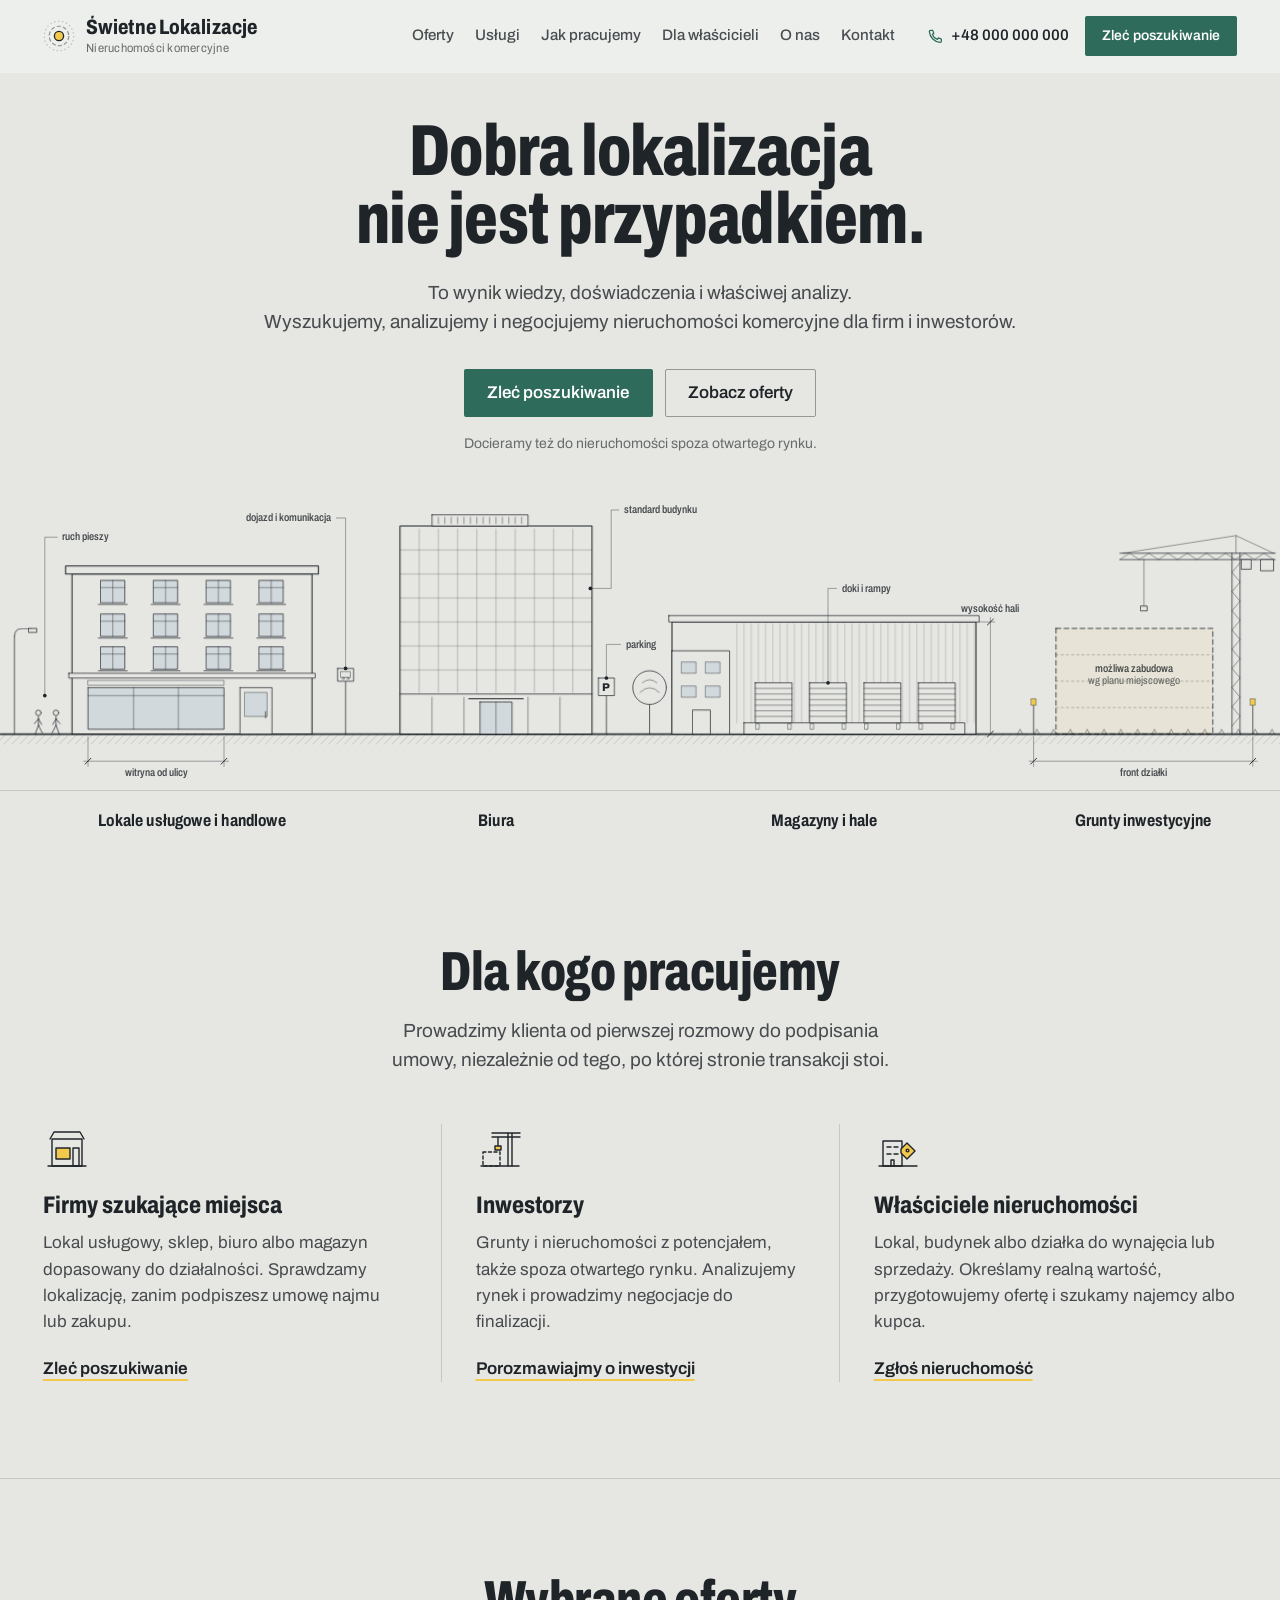
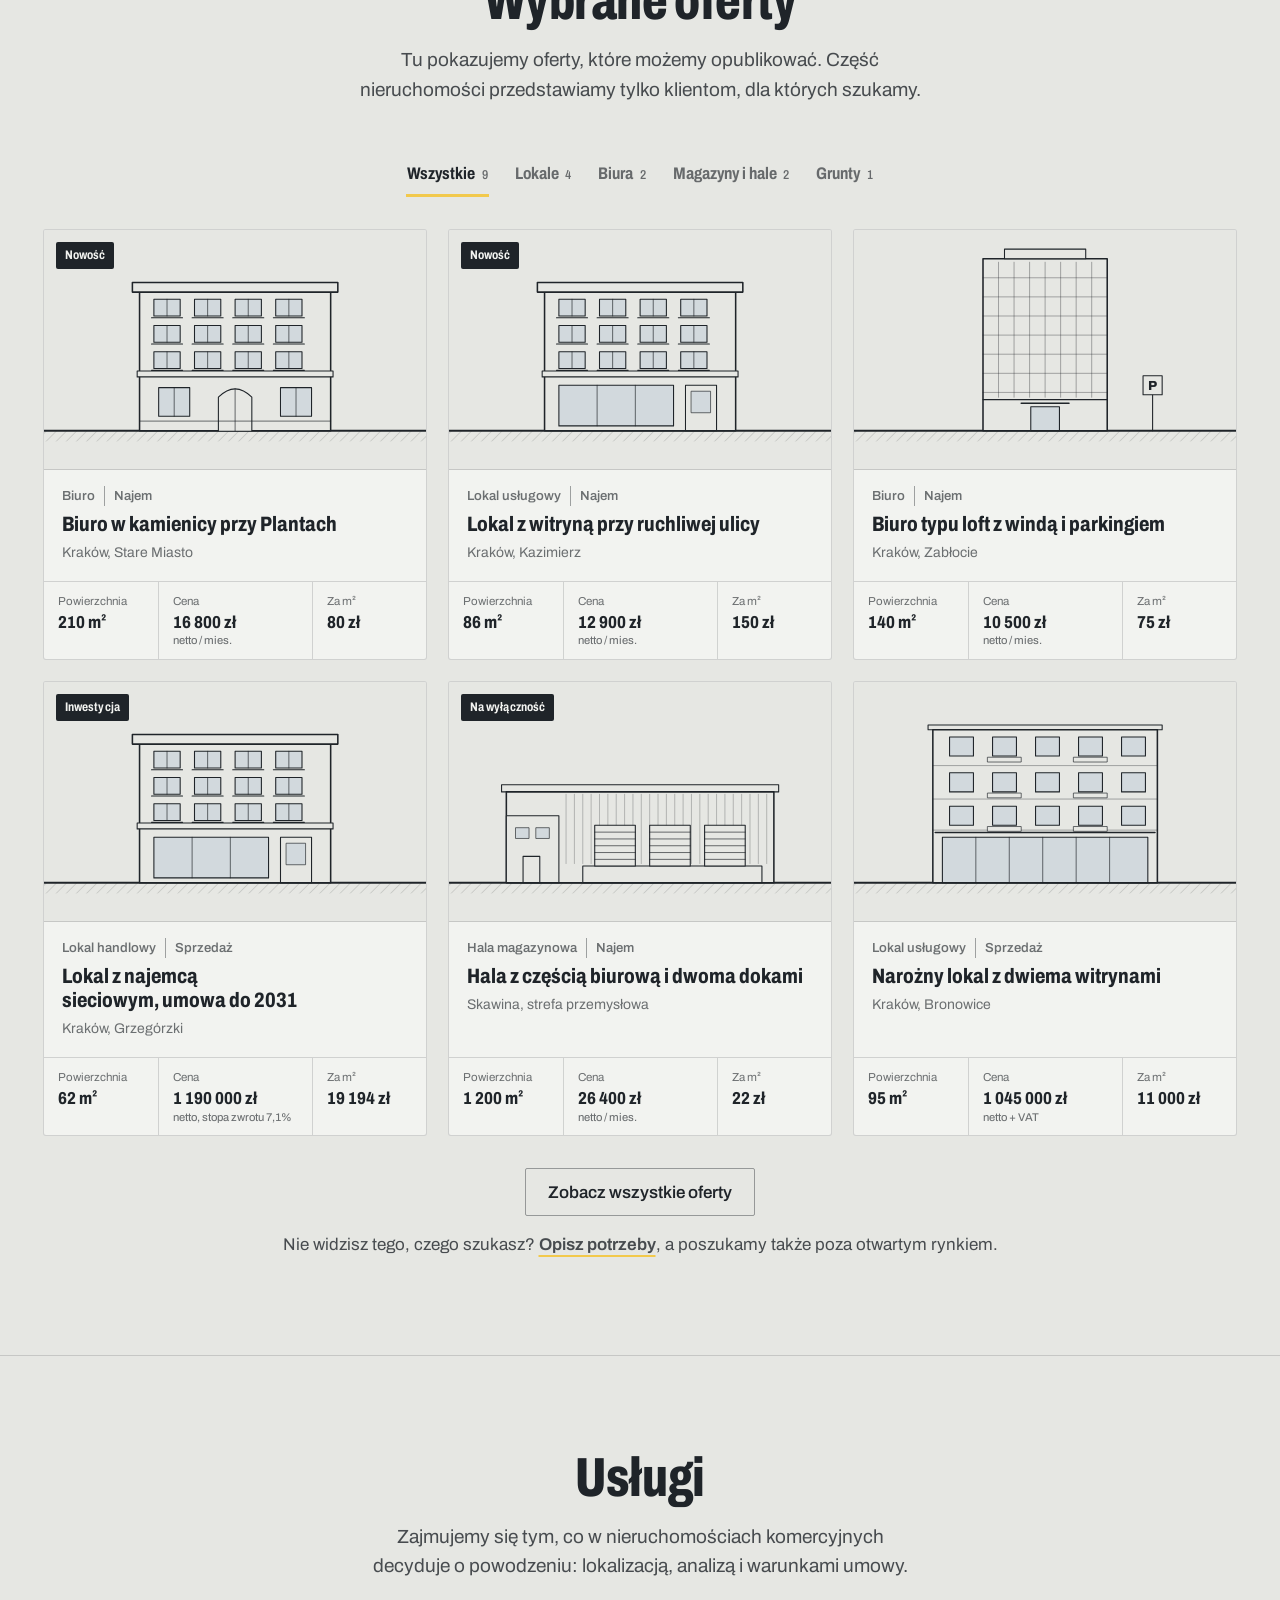
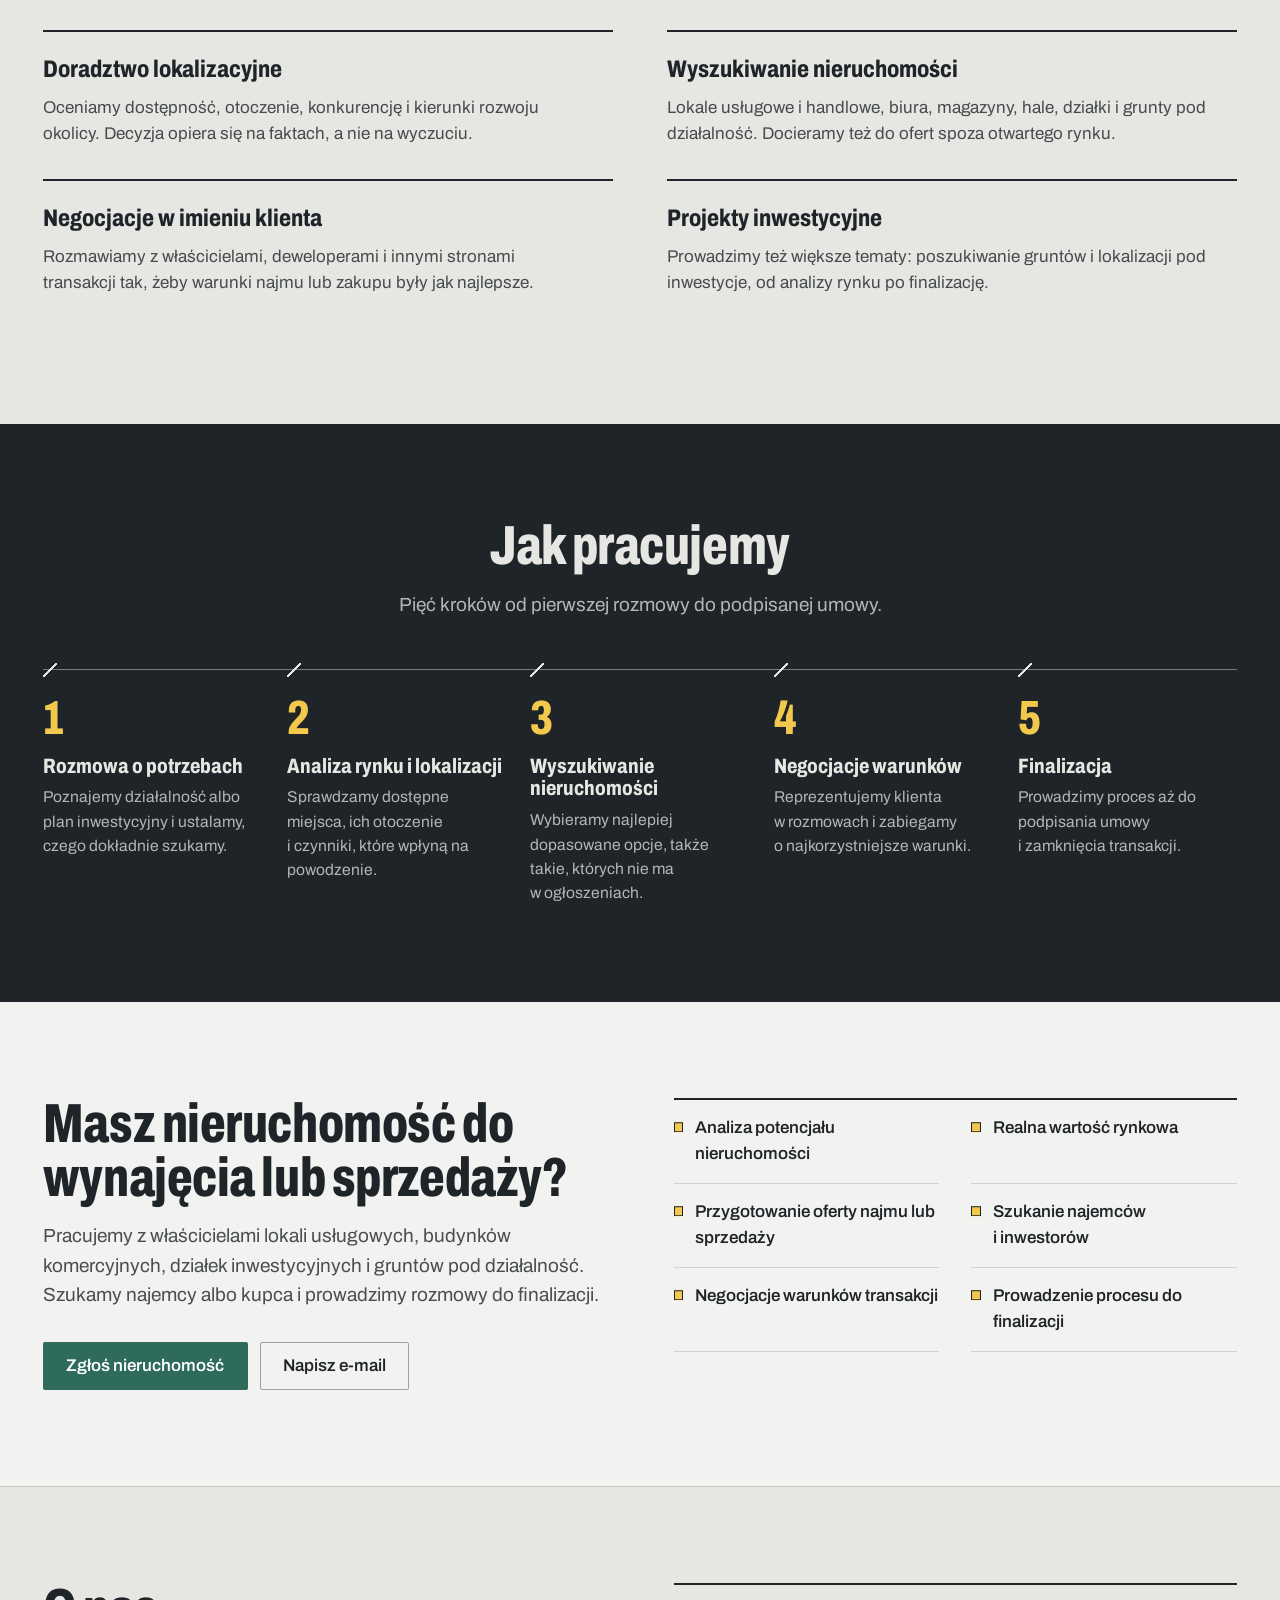
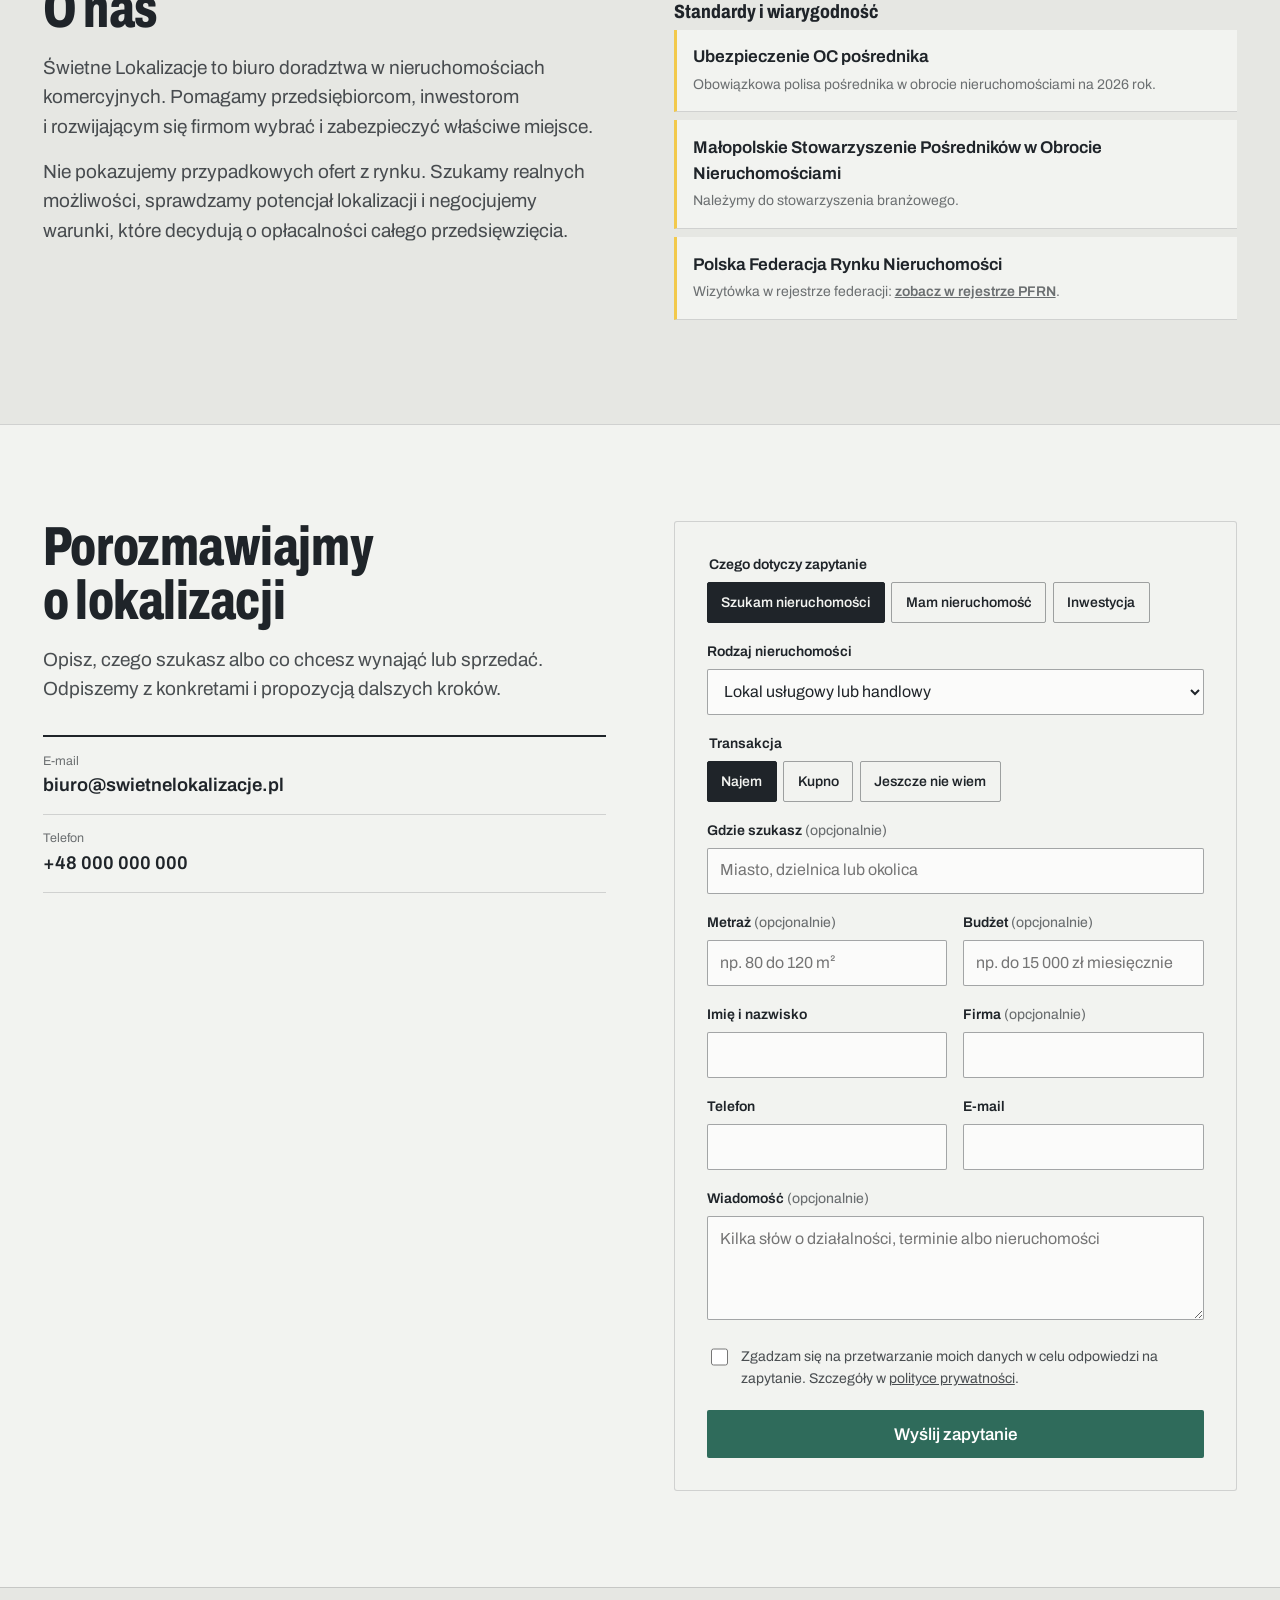
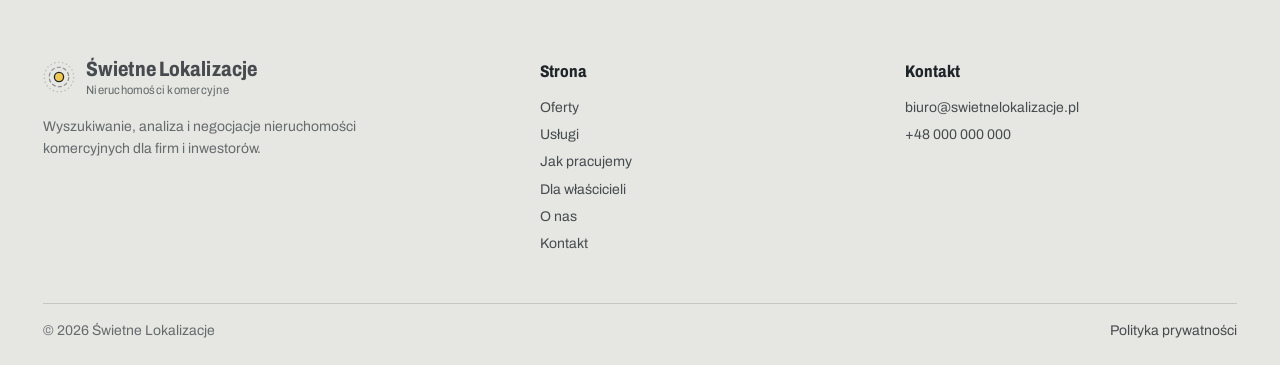
==== commit 5cd1bf62: "etap 3" ====
--- a/index.html
+++ b/index.html
@@ -16,9 +16,11 @@
   <link rel="stylesheet" href="css/header.css">
   <link rel="stylesheet" href="css/hero.css">
   <link rel="stylesheet" href="css/sections.css">
+  <link rel="stylesheet" href="css/offers.css">
   <script src="js/header.js" defer></script>
   <script src="js/hero.js" defer></script>
   <script src="js/offers-data.js" defer></script>
+  <script src="js/offers-core.js" defer></script>
   <script src="js/offers.js" defer></script>
   <script src="js/contact.js" defer></script>
 </head>
@@ -43,7 +45,7 @@
 
       <nav class="nav" aria-label="Główna nawigacja">
         <ul class="nav__list">
-          <li><a href="#oferty">Oferty</a></li>
+          <li><a href="oferty.html">Oferty</a></li>
           <li><a href="#uslugi">Usługi</a></li>
           <li><a href="#jak-pracujemy">Jak pracujemy</a></li>
           <li><a href="#dla-wlascicieli">Dla właścicieli</a></li>
@@ -68,7 +70,7 @@
 
     <div class="mobile-menu" id="mobile-menu" hidden>
       <ul class="mobile-menu__list">
-        <li><a href="#oferty">Oferty</a></li>
+        <li><a href="oferty.html">Oferty</a></li>
         <li><a href="#uslugi">Usługi</a></li>
         <li><a href="#jak-pracujemy">Jak pracujemy</a></li>
         <li><a href="#dla-wlascicieli">Dla właścicieli</a></li>
@@ -92,7 +94,7 @@
         <p class="hero__lead"><span>To wynik wiedzy, doświadczenia i&nbsp;właściwej analizy.</span> <span>Wyszukujemy, analizujemy i&nbsp;negocjujemy nieruchomości komercyjne dla firm i&nbsp;inwestorów.</span></p>
         <div class="hero__actions">
           <a class="btn btn--primary" href="#kontakt" data-prefill="szukam">Zleć poszukiwanie</a>
-          <a class="btn btn--secondary" href="#oferty">Zobacz oferty</a>
+          <a class="btn btn--secondary" href="oferty.html">Zobacz oferty</a>
         </div>
         <p class="hero__note">Docieramy też do nieruchomości spoza otwartego rynku.</p>
       </div>
@@ -104,10 +106,10 @@
 <svg class="drawing" viewBox="0 0 1600 380" role="img" aria-labelledby="drawing-title drawing-desc" focusable="false"><title id="drawing-title">Rysunek: lokal, biuro, magazyn i działka przy jednej ulicy</title><desc id="drawing-desc">Opisy pokazują, co sprawdzamy: ruch pieszy, witrynę od ulicy, dojazd i komunikację, standard budynku, parking, doki i rampy, wysokość hali, front działki i możliwą zabudowę według planu miejscowego.</desc><defs><pattern id="hatch" width="7" height="7" patternUnits="userSpaceOnUse" patternTransform="rotate(45)"><line x1="0" y1="0" x2="0" y2="7" class="hatch-line"/></pattern></defs><g class="ground"><rect x="0" y="310" width="1600" height="13" class="d hatch-fill"/><line pathLength="1" x1="0" y1="310" x2="1600" y2="310" class="o lw3 ground-line"/></g><g class="m" data-m="a" style="--i:0"><line pathLength="1" x1="18" y1="310" x2="18" y2="188" class="o lw1"/><path pathLength="1" d="M18 188 Q18 178 28 178 L40 178" class="o lw1"/><rect x="36" y="178" width="10" height="5" class="d lw1 fill"/><g class="d lw1 person"><circle cx="48" cy="283.5" r="3.4"/><path d="M48 288 L48 299 M48 299 L44 310 M48 299 L53 309 M48 291 L43 297 M48 291 L52 298"/></g><g class="d lw1 person"><circle cx="70" cy="283.5" r="3.4"/><path d="M70 288 L70 299 M70 299 L74 310 M70 299 L65 309 M70 291 L75 297 M70 291 L66 298"/></g><rect pathLength="1" x="90" y="110" width="300" height="200" class="o lw2 fill"/><rect pathLength="1" x="82" y="100" width="316" height="10" class="o lw2 fill"/><rect pathLength="1" x="86" y="234" width="308" height="6" class="o lw1 fill"/><rect x="126" y="118" width="30" height="28" class="d lw1 glass"/><line x1="141" y1="118" x2="141" y2="146" class="d lw0"/><line x1="126" y1="127" x2="156" y2="127" class="d lw0"/><line x1="123" y1="148" x2="159" y2="148" class="d lw1"/><rect x="192" y="118" width="30" height="28" class="d lw1 glass"/><line x1="207" y1="118" x2="207" y2="146" class="d lw0"/><line x1="192" y1="127" x2="222" y2="127" class="d lw0"/><line x1="189" y1="148" x2="225" y2="148" class="d lw1"/><rect x="258" y="118" width="30" height="28" class="d lw1 glass"/><line x1="273" y1="118" x2="273" y2="146" class="d lw0"/><line x1="258" y1="127" x2="288" y2="127" class="d lw0"/><line x1="255" y1="148" x2="291" y2="148" class="d lw1"/><rect x="324" y="118" width="30" height="28" class="d lw1 glass"/><line x1="339" y1="118" x2="339" y2="146" class="d lw0"/><line x1="324" y1="127" x2="354" y2="127" class="d lw0"/><line x1="321" y1="148" x2="357" y2="148" class="d lw1"/><rect x="126" y="160" width="30" height="28" class="d lw1 glass"/><line x1="141" y1="160" x2="141" y2="188" class="d lw0"/><line x1="126" y1="169" x2="156" y2="169" class="d lw0"/><line x1="123" y1="190" x2="159" y2="190" class="d lw1"/><rect x="192" y="160" width="30" height="28" class="d lw1 glass"/><line x1="207" y1="160" x2="207" y2="188" class="d lw0"/><line x1="192" y1="169" x2="222" y2="169" class="d lw0"/><line x1="189" y1="190" x2="225" y2="190" class="d lw1"/><rect x="258" y="160" width="30" height="28" class="d lw1 glass"/><line x1="273" y1="160" x2="273" y2="188" class="d lw0"/><line x1="258" y1="169" x2="288" y2="169" class="d lw0"/><line x1="255" y1="190" x2="291" y2="190" class="d lw1"/><rect x="324" y="160" width="30" height="28" class="d lw1 glass"/><line x1="339" y1="160" x2="339" y2="188" class="d lw0"/><line x1="324" y1="169" x2="354" y2="169" class="d lw0"/><line x1="321" y1="190" x2="357" y2="190" class="d lw1"/><rect x="126" y="201" width="30" height="28" class="d lw1 glass"/><line x1="141" y1="201" x2="141" y2="229" class="d lw0"/><line x1="126" y1="210" x2="156" y2="210" class="d lw0"/><line x1="123" y1="231" x2="159" y2="231" class="d lw1"/><rect x="192" y="201" width="30" height="28" class="d lw1 glass"/><line x1="207" y1="201" x2="207" y2="229" class="d lw0"/><line x1="192" y1="210" x2="222" y2="210" class="d lw0"/><line x1="189" y1="231" x2="225" y2="231" class="d lw1"/><rect x="258" y="201" width="30" height="28" class="d lw1 glass"/><line x1="273" y1="201" x2="273" y2="229" class="d lw0"/><line x1="258" y1="210" x2="288" y2="210" class="d lw0"/><line x1="255" y1="231" x2="291" y2="231" class="d lw1"/><rect x="324" y="201" width="30" height="28" class="d lw1 glass"/><line x1="339" y1="201" x2="339" y2="229" class="d lw0"/><line x1="324" y1="210" x2="354" y2="210" class="d lw0"/><line x1="321" y1="231" x2="357" y2="231" class="d lw1"/><rect x="110" y="243" width="170" height="6" class="d lw0 fill"/><rect pathLength="1" x="110" y="252" width="170" height="52" class="o lw1 glass"/><line x1="167" y1="252" x2="167" y2="304" class="d lw0"/><line x1="223" y1="252" x2="223" y2="304" class="d lw0"/><line x1="110" y1="262" x2="280" y2="262" class="d lw0"/><rect pathLength="1" x="300" y="252" width="40" height="58" class="o lw1 fill"/><rect x="306" y="258" width="28" height="30" class="d lw0 glass"/><line x1="332" y1="282" x2="332" y2="290" class="d lw1"/><g class="c"><path d="M56 262 L56 64 L72 64" class="lead"/><circle cx="56" cy="262" r="2.3" class="dot"/><text x="78" y="68" class="ct" text-anchor="start">ruch pieszy</text></g><g class="c"><line x1="110" y1="313" x2="110" y2="351" class="lead"/><line x1="280" y1="313" x2="280" y2="351" class="lead"/><line x1="104" y1="344" x2="286" y2="344" class="lead"/><path d="M106 348 L114 340 M276 348 L284 340" class="tick"/><text x="195.0" y="363" class="ct" text-anchor="middle">witryna od ulicy</text></g></g><g class="m m--street" data-m="a" style="--i:1"><line pathLength="1" x1="432" y1="310" x2="432" y2="244" class="o lw1"/><rect pathLength="1" x="422" y="228" width="20" height="16" class="o lw1 fill"/><rect x="426" y="232" width="12" height="7" class="d lw0"/><circle cx="429" cy="240.6" r="1.3" class="d lw0"/><circle cx="435" cy="240.6" r="1.3" class="d lw0"/><g class="c"><path d="M432 228 L432 40 L420 40" class="lead"/><circle cx="432" cy="228" r="2.3" class="dot"/><text x="414" y="44" class="ct" text-anchor="end">dojazd i komunikacja</text></g></g><g class="m" data-m="b" style="--i:1"><rect pathLength="1" x="500" y="50" width="240" height="260" class="o lw2 fill"/><rect pathLength="1" x="540" y="36" width="120" height="14" class="o lw1 fill"/><line x1="548" y1="39" x2="548" y2="47" class="d lw0"/><line x1="556" y1="39" x2="556" y2="47" class="d lw0"/><line x1="564" y1="39" x2="564" y2="47" class="d lw0"/><line x1="572" y1="39" x2="572" y2="47" class="d lw0"/><line x1="580" y1="39" x2="580" y2="47" class="d lw0"/><line x1="588" y1="39" x2="588" y2="47" class="d lw0"/><line x1="596" y1="39" x2="596" y2="47" class="d lw0"/><line x1="604" y1="39" x2="604" y2="47" class="d lw0"/><line x1="612" y1="39" x2="612" y2="47" class="d lw0"/><line x1="620" y1="39" x2="620" y2="47" class="d lw0"/><line x1="628" y1="39" x2="628" y2="47" class="d lw0"/><line x1="636" y1="39" x2="636" y2="47" class="d lw0"/><line x1="644" y1="39" x2="644" y2="47" class="d lw0"/><line x1="652" y1="39" x2="652" y2="47" class="d lw0"/><line x1="524" y1="54" x2="524" y2="258" class="d lw0 t60"/><line x1="548" y1="54" x2="548" y2="258" class="d lw0 t60"/><line x1="572" y1="54" x2="572" y2="258" class="d lw0 t60"/><line x1="596" y1="54" x2="596" y2="258" class="d lw0 t60"/><line x1="620" y1="54" x2="620" y2="258" class="d lw0 t60"/><line x1="644" y1="54" x2="644" y2="258" class="d lw0 t60"/><line x1="668" y1="54" x2="668" y2="258" class="d lw0 t60"/><line x1="692" y1="54" x2="692" y2="258" class="d lw0 t60"/><line x1="716" y1="54" x2="716" y2="258" class="d lw0 t60"/><line x1="500" y1="80" x2="740" y2="80" class="d lw0 t60"/><line x1="500" y1="110" x2="740" y2="110" class="d lw0 t60"/><line x1="500" y1="140" x2="740" y2="140" class="d lw0 t60"/><line x1="500" y1="170" x2="740" y2="170" class="d lw0 t60"/><line x1="500" y1="200" x2="740" y2="200" class="d lw0 t60"/><line x1="500" y1="230" x2="740" y2="230" class="d lw0 t60"/><line x1="500" y1="260" x2="740" y2="260" class="d lw1"/><line x1="540" y1="264" x2="540" y2="310" class="d lw0"/><line x1="580" y1="264" x2="580" y2="310" class="d lw0"/><line x1="660" y1="264" x2="660" y2="310" class="d lw0"/><line x1="700" y1="264" x2="700" y2="310" class="d lw0"/><rect pathLength="1" x="600" y="270" width="40" height="40" class="o lw1 glass"/><line x1="620" y1="270" x2="620" y2="310" class="d lw0"/><line x1="586" y1="266" x2="654" y2="266" class="d lw2"/><g class="c"><path d="M738 128 L764 128 L764 30 L774 30" class="lead"/><circle cx="738" cy="128" r="2.3" class="dot"/><text x="780" y="34" class="ct" text-anchor="start">standard budynku</text></g></g><g class="m m--street" data-m="b" style="--i:2"><line pathLength="1" x1="758" y1="310" x2="758" y2="262" class="o lw1"/><rect pathLength="1" x="748" y="240" width="20" height="22" class="o lw1 fill"/><text x="758" y="256" class="d sign-text" text-anchor="middle">P</text><g class="c"><path d="M758 240 L758 198 L776 198" class="lead"/><circle cx="758" cy="240" r="2.3" class="dot"/><text x="782" y="202" class="ct" text-anchor="start">parking</text></g><line pathLength="1" x1="812" y1="310" x2="812" y2="272" class="o lw1"/><circle pathLength="1" cx="812" cy="252" r="21" class="o lw1 fill"/><path d="M800 258 Q812 246 824 258 M803 246 Q812 238 821 246" class="d lw0"/></g><g class="m" data-m="c" style="--i:2"><rect pathLength="1" x="840" y="170" width="380" height="140" class="o lw2 fill"/><rect pathLength="1" x="836" y="162" width="388" height="8" class="o lw1 fill"/><line x1="921" y1="172" x2="921" y2="296" class="d lw0 t45"/><line x1="930" y1="172" x2="930" y2="296" class="d lw0 t45"/><line x1="939" y1="172" x2="939" y2="296" class="d lw0 t45"/><line x1="948" y1="172" x2="948" y2="296" class="d lw0 t45"/><line x1="957" y1="172" x2="957" y2="296" class="d lw0 t45"/><line x1="966" y1="172" x2="966" y2="296" class="d lw0 t45"/><line x1="975" y1="172" x2="975" y2="296" class="d lw0 t45"/><line x1="984" y1="172" x2="984" y2="296" class="d lw0 t45"/><line x1="993" y1="172" x2="993" y2="296" class="d lw0 t45"/><line x1="1002" y1="172" x2="1002" y2="296" class="d lw0 t45"/><line x1="1011" y1="172" x2="1011" y2="296" class="d lw0 t45"/><line x1="1020" y1="172" x2="1020" y2="296" class="d lw0 t45"/><line x1="1029" y1="172" x2="1029" y2="296" class="d lw0 t45"/><line x1="1038" y1="172" x2="1038" y2="296" class="d lw0 t45"/><line x1="1047" y1="172" x2="1047" y2="296" class="d lw0 t45"/><line x1="1056" y1="172" x2="1056" y2="296" class="d lw0 t45"/><line x1="1065" y1="172" x2="1065" y2="296" class="d lw0 t45"/><line x1="1074" y1="172" x2="1074" y2="296" class="d lw0 t45"/><line x1="1083" y1="172" x2="1083" y2="296" class="d lw0 t45"/><line x1="1092" y1="172" x2="1092" y2="296" class="d lw0 t45"/><line x1="1101" y1="172" x2="1101" y2="296" class="d lw0 t45"/><line x1="1110" y1="172" x2="1110" y2="296" class="d lw0 t45"/><line x1="1119" y1="172" x2="1119" y2="296" class="d lw0 t45"/><line x1="1128" y1="172" x2="1128" y2="296" class="d lw0 t45"/><line x1="1137" y1="172" x2="1137" y2="296" class="d lw0 t45"/><line x1="1146" y1="172" x2="1146" y2="296" class="d lw0 t45"/><line x1="1155" y1="172" x2="1155" y2="296" class="d lw0 t45"/><line x1="1164" y1="172" x2="1164" y2="296" class="d lw0 t45"/><line x1="1173" y1="172" x2="1173" y2="296" class="d lw0 t45"/><line x1="1182" y1="172" x2="1182" y2="296" class="d lw0 t45"/><line x1="1191" y1="172" x2="1191" y2="296" class="d lw0 t45"/><line x1="1200" y1="172" x2="1200" y2="296" class="d lw0 t45"/><line x1="1209" y1="172" x2="1209" y2="296" class="d lw0 t45"/><line x1="1218" y1="172" x2="1218" y2="296" class="d lw0 t45"/><rect pathLength="1" x="840" y="206" width="72" height="104" class="o lw1 fill"/><rect x="852" y="220" width="18" height="14" class="d lw0 glass"/><rect x="882" y="220" width="18" height="14" class="d lw0 glass"/><rect x="852" y="250" width="18" height="14" class="d lw0 glass"/><rect x="882" y="250" width="18" height="14" class="d lw0 glass"/><rect x="866" y="280" width="22" height="30" class="d lw1 fill"/><rect pathLength="1" x="930" y="296" width="276" height="14" class="o lw1 fill"/><rect pathLength="1" x="944" y="246" width="46" height="50" class="o lw1 fill"/><line x1="944" y1="253" x2="990" y2="253" class="d lw0"/><line x1="944" y1="260" x2="990" y2="260" class="d lw0"/><line x1="944" y1="267" x2="990" y2="267" class="d lw0"/><line x1="944" y1="274" x2="990" y2="274" class="d lw0"/><line x1="944" y1="281" x2="990" y2="281" class="d lw0"/><line x1="944" y1="288" x2="990" y2="288" class="d lw0"/><rect x="945" y="297" width="4" height="7" class="d lw0"/><rect x="985" y="297" width="4" height="7" class="d lw0"/><rect pathLength="1" x="1012" y="246" width="46" height="50" class="o lw1 fill"/><line x1="1012" y1="253" x2="1058" y2="253" class="d lw0"/><line x1="1012" y1="260" x2="1058" y2="260" class="d lw0"/><line x1="1012" y1="267" x2="1058" y2="267" class="d lw0"/><line x1="1012" y1="274" x2="1058" y2="274" class="d lw0"/><line x1="1012" y1="281" x2="1058" y2="281" class="d lw0"/><line x1="1012" y1="288" x2="1058" y2="288" class="d lw0"/><rect x="1013" y="297" width="4" height="7" class="d lw0"/><rect x="1053" y="297" width="4" height="7" class="d lw0"/><rect pathLength="1" x="1080" y="246" width="46" height="50" class="o lw1 fill"/><line x1="1080" y1="253" x2="1126" y2="253" class="d lw0"/><line x1="1080" y1="260" x2="1126" y2="260" class="d lw0"/><line x1="1080" y1="267" x2="1126" y2="267" class="d lw0"/><line x1="1080" y1="274" x2="1126" y2="274" class="d lw0"/><line x1="1080" y1="281" x2="1126" y2="281" class="d lw0"/><line x1="1080" y1="288" x2="1126" y2="288" class="d lw0"/><rect x="1081" y="297" width="4" height="7" class="d lw0"/><rect x="1121" y="297" width="4" height="7" class="d lw0"/><rect pathLength="1" x="1148" y="246" width="46" height="50" class="o lw1 fill"/><line x1="1148" y1="253" x2="1194" y2="253" class="d lw0"/><line x1="1148" y1="260" x2="1194" y2="260" class="d lw0"/><line x1="1148" y1="267" x2="1194" y2="267" class="d lw0"/><line x1="1148" y1="274" x2="1194" y2="274" class="d lw0"/><line x1="1148" y1="281" x2="1194" y2="281" class="d lw0"/><line x1="1148" y1="288" x2="1194" y2="288" class="d lw0"/><rect x="1149" y="297" width="4" height="7" class="d lw0"/><rect x="1189" y="297" width="4" height="7" class="d lw0"/><g class="c"><path d="M1035 246 L1035 128 L1046 128" class="lead"/><circle cx="1035" cy="246" r="2.3" class="dot"/><text x="1052" y="132" class="ct" text-anchor="start">doki i rampy</text></g><g class="c"><line x1="1238" y1="164" x2="1238" y2="310" class="lead"/><line x1="1224" y1="170" x2="1244" y2="170" class="lead"/><path d="M1234 174 L1242 166 M1234 314 L1242 306" class="tick"/><text x="1238" y="158" class="ct" text-anchor="middle">wysokość hali</text></g></g><g class="m" data-m="d" style="--i:3"><path d="M1272 310 l3 -6 l3 6" class="d lw0"/><path d="M1293 310 l3 -6 l3 6" class="d lw0"/><path d="M1314 310 l3 -6 l3 6" class="d lw0"/><path d="M1335 310 l3 -6 l3 6" class="d lw0"/><path d="M1356 310 l3 -6 l3 6" class="d lw0"/><path d="M1377 310 l3 -6 l3 6" class="d lw0"/><path d="M1398 310 l3 -6 l3 6" class="d lw0"/><path d="M1419 310 l3 -6 l3 6" class="d lw0"/><path d="M1440 310 l3 -6 l3 6" class="d lw0"/><path d="M1461 310 l3 -6 l3 6" class="d lw0"/><path d="M1482 310 l3 -6 l3 6" class="d lw0"/><path d="M1503 310 l3 -6 l3 6" class="d lw0"/><path d="M1524 310 l3 -6 l3 6" class="d lw0"/><path d="M1545 310 l3 -6 l3 6" class="d lw0"/><path d="M1566 310 l3 -6 l3 6" class="d lw0"/><path d="M1587 310 l3 -6 l3 6" class="d lw0"/><line pathLength="1" x1="1292" y1="310" x2="1292" y2="274" class="o lw1"/><rect x="1289" y="266" width="6" height="8" class="d lw0 flag"/><line pathLength="1" x1="1566" y1="310" x2="1566" y2="274" class="o lw1"/><rect x="1563" y="266" width="6" height="8" class="d lw0 flag"/><rect x="1320" y="178" width="196" height="132" class="d dash"/><line x1="1320" y1="211" x2="1516" y2="211" class="d dash-fine"/><line x1="1320" y1="244" x2="1516" y2="244" class="d dash-fine"/><line x1="1320" y1="277" x2="1516" y2="277" class="d dash-fine"/><g class="c"><text x="1418" y="232" class="ct" text-anchor="middle">możliwa zabudowa</text><text x="1418" y="248" class="ct ct--sub" text-anchor="middle">wg planu miejscowego</text></g><line pathLength="1" x1="1540" y1="310" x2="1540" y2="84" class="o lw1"/><line pathLength="1" x1="1550" y1="310" x2="1550" y2="84" class="o lw1"/><path d="M1540 300 L1550 288 L1540 276 L1550 264 L1540 252 L1550 240 L1540 228 L1550 216 L1540 204 L1550 192 L1540 180 L1550 168 L1540 156 L1550 144 L1540 132 L1550 120 L1540 108 L1550 96" class="d lw0"/><line pathLength="1" x1="1400" y1="84" x2="1594" y2="84" class="o lw1"/><line pathLength="1" x1="1400" y1="92" x2="1594" y2="92" class="o lw1"/><path d="M1400 92 L1412 84 L1424 92 L1436 84 L1448 92 L1460 84 L1472 92 L1484 84 L1496 92 L1508 84 L1520 92 L1532 84 L1544 92 L1556 84 L1568 92 L1580 84 L1592 92" class="d lw0"/><path d="M1404 84 L1545 62 L1592 84" class="d lw0"/><line x1="1545" y1="62" x2="1545" y2="84" class="d lw0"/><rect x="1576" y="92" width="16" height="14" class="d lw1 fill"/><rect x="1552" y="92" width="12" height="12" class="d lw1 fill"/><line x1="1430" y1="92" x2="1430" y2="150" class="d lw0"/><rect x="1426" y="150" width="8" height="6" class="d lw1 fill"/><g class="c"><line x1="1292" y1="313" x2="1292" y2="351" class="lead"/><line x1="1566" y1="313" x2="1566" y2="351" class="lead"/><line x1="1286" y1="344" x2="1572" y2="344" class="lead"/><path d="M1288 348 L1296 340 M1562 348 L1570 340" class="tick"/><text x="1429.0" y="363" class="ct" text-anchor="middle">front działki</text></g></g><rect x="76" y="0" width="380" height="380" class="hit" data-hit="a"/><rect x="488" y="0" width="262" height="380" class="hit" data-hit="b"/><rect x="826" y="0" width="406" height="380" class="hit" data-hit="c"/><rect x="1280" y="0" width="316" height="380" class="hit" data-hit="d"/></svg>
 <!-- rysunek:end -->
             <ul class="drawing-labels" aria-label="Rodzaje nieruchomości">
-              <li style="--x: 15%"><a href="#oferty-lokale" data-m="a">Lokale usługowe i&nbsp;handlowe</a></li>
-              <li style="--x: 38.75%"><a href="#oferty-biura" data-m="b">Biura</a></li>
-              <li style="--x: 64.4%"><a href="#oferty-magazyny" data-m="c">Magazyny i&nbsp;hale</a></li>
-              <li style="--x: 89.3%"><a href="#oferty-grunty" data-m="d">Grunty inwestycyjne</a></li>
+              <li style="--x: 15%"><a href="oferty.html?typ=lokale" data-m="a">Lokale usługowe i&nbsp;handlowe</a></li>
+              <li style="--x: 38.75%"><a href="oferty.html?typ=biura" data-m="b">Biura</a></li>
+              <li style="--x: 64.4%"><a href="oferty.html?typ=magazyny" data-m="c">Magazyny i&nbsp;hale</a></li>
+              <li style="--x: 89.3%"><a href="oferty.html?typ=grunty" data-m="d">Grunty inwestycyjne</a></li>
             </ul>
           </div>
         </div>
@@ -152,6 +154,7 @@
         </div>
         <div class="offers-tabs" data-offers-tabs role="group" aria-label="Rodzaj nieruchomości"></div>
         <div class="offers-grid" data-offers-grid aria-live="polite"></div>
+        <div class="offers-all"><a class="btn btn--secondary" href="oferty.html" data-offers-all>Zobacz wszystkie oferty</a></div>
         <p class="offers-more" data-offers-more>Nie widzisz tego, czego szukasz? <a class="text-link" href="#kontakt" data-prefill="szukam">Opisz potrzeby</a>, a&nbsp;poszukamy także poza otwartym rynkiem.</p>
       </div>
     </section>
@@ -336,7 +339,7 @@
       <nav aria-label="Stopka">
         <h2>Strona</h2>
         <ul>
-          <li><a href="#oferty">Oferty</a></li>
+          <li><a href="oferty.html">Oferty</a></li>
           <li><a href="#uslugi">Usługi</a></li>
           <li><a href="#jak-pracujemy">Jak pracujemy</a></li>
           <li><a href="#dla-wlascicieli">Dla właścicieli</a></li>
--- a/css/sections.css
+++ b/css/sections.css
@@ -74,181 +74,6 @@
 .audience__icon .accent { fill: var(--signal); }
 .audience p { color: var(--ink-80); }
 .audience .text-link { margin-top: auto; padding-top: var(--space-2); }
-
-/* --- Oferty -------------------------------------------------------------------- */
-.offers-tabs {
-  display: flex;
-  flex-wrap: wrap;
-  justify-content: center;
-  gap: 0.25rem 1.5rem;
-  margin: 0 auto var(--space-6);
-}
-.offers-tabs button {
-  display: inline-flex;
-  align-items: baseline;
-  gap: 0.4rem;
-  padding: 0.45rem 0.1rem;
-  border: 0;
-  border-bottom: 3px solid transparent;
-  background: none;
-  font-family: var(--font-display);
-  font-size: 1.05rem;
-  font-stretch: var(--stretch-label);
-  font-weight: 700;
-  color: var(--ink-64);
-  cursor: pointer;
-  transition: color 0.2s ease, border-color 0.2s ease;
-}
-.offers-tabs button:hover { color: var(--ink); }
-.offers-tabs button[aria-pressed="true"] { color: var(--ink); border-bottom-color: var(--signal); }
-.offers-tabs .count { font-size: 0.8rem; font-weight: 560; color: var(--ink-64); font-variant-numeric: tabular-nums; }
-
-.offers-grid {
-  display: grid;
-  grid-template-columns: repeat(3, minmax(0, 1fr));
-  gap: clamp(1rem, 0.5rem + 1vw, 1.5rem);
-}
-
-.offer {
-  position: relative;
-  display: flex;
-  flex-direction: column;
-  background: var(--paper-raised);
-  border: 1px solid var(--ink-16);
-  border-radius: var(--radius-md);
-  overflow: hidden;
-  transition: border-color 0.2s ease;
-}
-.offer:hover { border-color: var(--ink-40); }
-.offer__media {
-  position: relative;
-  aspect-ratio: 16 / 10;
-  background: var(--paper);
-  border-bottom: 1px solid var(--ink-16);
-}
-.offer__media img { width: 100%; height: 100%; object-fit: cover; }
-.offer__badge {
-  position: absolute;
-  top: 0.75rem;
-  left: 0.75rem;
-  padding: 0.25rem 0.55rem;
-  background: var(--ink);
-  color: var(--paper-raised);
-  border-radius: var(--radius-sm);
-  font-size: 0.78rem;
-  font-stretch: var(--stretch-label);
-  font-weight: 700;
-  letter-spacing: 0.01em;
-}
-.offer__badge--muted { background: var(--paper-raised); color: var(--ink-64); box-shadow: inset 0 0 0 1px var(--ink-40); }
-.offer__body { padding: 1rem 1.15rem 1.1rem; }
-.offer__meta {
-  display: flex;
-  flex-wrap: wrap;
-  font-size: 0.82rem;
-  font-weight: 560;
-  color: var(--ink-64);
-}
-.offer__meta span + span { margin-left: 0.55rem; padding-left: 0.55rem; border-left: 1px solid var(--ink-40); }
-.offer__title {
-  margin-top: 0.4rem;
-  font-family: var(--font-display);
-  font-size: 1.3rem;
-  font-stretch: var(--stretch-label);
-  font-weight: 760;
-  line-height: 1.15;
-  text-wrap: balance;
-}
-.offer__link { text-decoration: none; }
-.offer__link::after { content: ""; position: absolute; inset: 0; }
-.offer:hover .offer__link {
-  text-decoration: underline;
-  text-decoration-thickness: 2px;
-  text-decoration-color: var(--signal);
-  text-underline-offset: 0.2em;
-}
-.offer__place { margin-top: 0.35rem; font-size: var(--text-sm); color: var(--ink-64); }
-.offer__specs {
-  display: grid;
-  grid-template-columns: 1fr 1.35fr 1fr;
-  margin: auto 0 0;
-  border-top: 1px solid var(--ink-16);
-}
-.offer__specs div { padding: 0.65rem 0.9rem 0.75rem; }
-.offer__specs div + div { border-left: 1px solid var(--ink-16); }
-.offer__specs dt { font-size: 0.72rem; color: var(--ink-64); }
-.offer__specs dd {
-  margin: 0.15rem 0 0;
-  font-family: var(--font-display);
-  font-size: 1.08rem;
-  font-stretch: var(--stretch-label);
-  font-weight: 760;
-  font-variant-numeric: tabular-nums lining-nums;
-  line-height: 1.15;
-}
-.offer__specs small {
-  display: block;
-  margin-top: 0.1rem;
-  font-family: var(--font-sans);
-  font-size: 0.7rem;
-  font-stretch: 100%;
-  font-weight: 450;
-  color: var(--ink-64);
-}
-
-/* rysunek typu zamiast zdjęcia */
-.type-drawing { display: block; width: 100%; height: 100%; }
-.type-drawing * { fill: none; stroke: var(--ink); stroke-linecap: round; stroke-linejoin: round; }
-.type-drawing .lw0 { stroke-width: 0.55; }
-.type-drawing .lw1 { stroke-width: 0.9; }
-.type-drawing .lw2 { stroke-width: 1.3; }
-.type-drawing .lw3 { stroke-width: 1.7; }
-.type-drawing .t60 { stroke-opacity: 0.55; }
-.type-drawing .t45 { stroke-opacity: 0.4; }
-.type-drawing .fill { fill: var(--paper); }
-.type-drawing .glass { fill: var(--glass); }
-.type-drawing .awning { fill: #ece0b5; }
-.type-drawing .flag { fill: var(--signal); }
-.type-drawing .hatch { fill: url(#hatch-sm); stroke: none; }
-.type-drawing .dash { fill: rgb(242 201 76 / 0.12); stroke-width: 1; stroke-dasharray: 5 3.5; }
-.type-drawing .dash-fine { stroke-width: 0.6; stroke-dasharray: 2.5 3.5; stroke-opacity: 0.6; }
-.type-drawing .sign { fill: var(--ink); stroke: none; font-family: var(--font-sans); font-size: 11px; font-weight: 800; }
-.offer:hover .type-drawing .fill { fill: #f1e4b0; transition: fill 0.25s ease; }
-
-/* zaproszenie: przy kilku ofertach i przy braku ofert */
-.offers-invite {
-  display: flex;
-  flex-direction: column;
-  justify-content: center;
-  align-items: flex-start;
-  gap: var(--space-3);
-  padding: clamp(1.5rem, 1rem + 1.5vw, 2.5rem);
-  border: 1.5px dashed var(--ink-40);
-  border-radius: var(--radius-md);
-  background: rgb(242 201 76 / 0.08);
-}
-.offers-invite h3 {
-  font-family: var(--font-display);
-  font-size: 1.6rem;
-  font-stretch: var(--stretch-label);
-  font-weight: 780;
-  line-height: 1.1;
-  text-wrap: balance;
-}
-.offers-invite p { max-width: 34rem; color: var(--ink-80); }
-.offers-invite .btn { margin-top: var(--space-2); }
-.offers-grid.is-few .offers-invite { grid-column: span 2; }
-.offers-grid.is-few .offer + .offer + .offers-invite { grid-column: span 1; }
-.offers-grid.is-empty { grid-template-columns: 1fr; }
-.offers-grid.is-empty .offers-invite { align-items: center; text-align: center; padding: clamp(2.5rem, 1.5rem + 3vw, 4.5rem); }
-
-.offers-showall { grid-column: 1 / -1; justify-self: center; }
-
-.offers-more {
-  margin-top: var(--space-6);
-  text-align: center;
-  color: var(--ink-80);
-}
 
 /* --- Usługi ------------------------------------------------------------------ */
 .services {
@@ -483,9 +308,6 @@
   .steps { grid-template-columns: repeat(3, minmax(0, 1fr)); gap: var(--space-6) var(--space-5); border-top: 0; }
   .step { border-top: 1px solid rgb(230 231 227 / 0.45); }
   .step::before { top: -7px; }
-  .offers-grid { grid-template-columns: repeat(2, minmax(0, 1fr)); }
-  .offers-grid.is-few .offers-invite,
-  .offers-grid.is-few .offer + .offer + .offers-invite { grid-column: 1 / -1; }
 }
 
 @media (max-width: 860px) {
@@ -499,13 +321,9 @@
 }
 
 @media (max-width: 620px) {
-  .offers-grid { grid-template-columns: 1fr; }
   .steps { grid-template-columns: 1fr; }
   .checklist { grid-template-columns: 1fr; }
   .field-row { grid-template-columns: 1fr; }
-  .offers-tabs { justify-content: flex-start; flex-wrap: nowrap; overflow-x: auto; scrollbar-width: none; margin-inline: calc(var(--gutter) * -1); padding-inline: var(--gutter); }
-  .offers-tabs::-webkit-scrollbar { display: none; }
-  .offers-tabs button { white-space: nowrap; }
   .footer-grid { grid-template-columns: 1fr; }
 }
 
--- a/css/offers.css
+++ b/css/offers.css
@@ -0,0 +1,637 @@
+/* =====================================================================
+   Oferty: karty, lista z filtrami, karta oferty, galeria, wydruk
+   ===================================================================== */
+/* --- Oferty -------------------------------------------------------------------- */
+.offers-tabs {
+  display: flex;
+  flex-wrap: wrap;
+  justify-content: center;
+  gap: 0.25rem 1.5rem;
+  margin: 0 auto var(--space-6);
+}
+.offers-tabs button {
+  display: inline-flex;
+  align-items: baseline;
+  gap: 0.4rem;
+  padding: 0.45rem 0.1rem;
+  border: 0;
+  border-bottom: 3px solid transparent;
+  background: none;
+  font-family: var(--font-display);
+  font-size: 1.05rem;
+  font-stretch: var(--stretch-label);
+  font-weight: 700;
+  color: var(--ink-64);
+  cursor: pointer;
+  transition: color 0.2s ease, border-color 0.2s ease;
+}
+.offers-tabs button:hover { color: var(--ink); }
+.offers-tabs button[aria-pressed="true"] { color: var(--ink); border-bottom-color: var(--signal); }
+.offers-tabs .count { font-size: 0.8rem; font-weight: 560; color: var(--ink-64); font-variant-numeric: tabular-nums; }
+
+.offers-grid {
+  display: grid;
+  grid-template-columns: repeat(3, minmax(0, 1fr));
+  gap: clamp(1rem, 0.5rem + 1vw, 1.5rem);
+}
+
+.offer {
+  position: relative;
+  display: flex;
+  flex-direction: column;
+  background: var(--paper-raised);
+  border: 1px solid var(--ink-16);
+  border-radius: var(--radius-md);
+  overflow: hidden;
+  transition: border-color 0.2s ease;
+}
+.offer:hover { border-color: var(--ink-40); }
+.offer__media {
+  position: relative;
+  aspect-ratio: 16 / 10;
+  background: var(--paper);
+  border-bottom: 1px solid var(--ink-16);
+}
+.offer__media img { width: 100%; height: 100%; object-fit: cover; }
+.offer__badge {
+  position: absolute;
+  top: 0.75rem;
+  left: 0.75rem;
+  padding: 0.25rem 0.55rem;
+  background: var(--ink);
+  color: var(--paper-raised);
+  border-radius: var(--radius-sm);
+  font-size: 0.78rem;
+  font-stretch: var(--stretch-label);
+  font-weight: 700;
+  letter-spacing: 0.01em;
+}
+.offer__badge--muted { background: var(--paper-raised); color: var(--ink-64); box-shadow: inset 0 0 0 1px var(--ink-40); }
+.offer__body { padding: 1rem 1.15rem 1.1rem; }
+.offer__meta {
+  display: flex;
+  flex-wrap: wrap;
+  font-size: 0.82rem;
+  font-weight: 560;
+  color: var(--ink-64);
+}
+.offer__meta span + span { margin-left: 0.55rem; padding-left: 0.55rem; border-left: 1px solid var(--ink-40); }
+.offer__title {
+  margin-top: 0.4rem;
+  font-family: var(--font-display);
+  font-size: 1.3rem;
+  font-stretch: var(--stretch-label);
+  font-weight: 760;
+  line-height: 1.15;
+  text-wrap: balance;
+}
+.offer__link { text-decoration: none; }
+.offer__link::after { content: ""; position: absolute; inset: 0; }
+.offer:hover .offer__link {
+  text-decoration: underline;
+  text-decoration-thickness: 2px;
+  text-decoration-color: var(--signal);
+  text-underline-offset: 0.2em;
+}
+.offer__place { margin-top: 0.35rem; font-size: var(--text-sm); color: var(--ink-64); }
+.offer__specs {
+  display: grid;
+  grid-template-columns: 1fr 1.35fr 1fr;
+  margin: auto 0 0;
+  border-top: 1px solid var(--ink-16);
+}
+.offer__specs div { padding: 0.65rem 0.9rem 0.75rem; }
+.offer__specs div + div { border-left: 1px solid var(--ink-16); }
+.offer__specs dt { font-size: 0.72rem; color: var(--ink-64); }
+.offer__specs dd {
+  margin: 0.15rem 0 0;
+  font-family: var(--font-display);
+  font-size: 1.08rem;
+  font-stretch: var(--stretch-label);
+  font-weight: 760;
+  font-variant-numeric: tabular-nums lining-nums;
+  line-height: 1.15;
+}
+.offer__specs small {
+  display: block;
+  margin-top: 0.1rem;
+  font-family: var(--font-sans);
+  font-size: 0.7rem;
+  font-stretch: 100%;
+  font-weight: 450;
+  color: var(--ink-64);
+}
+
+/* rysunek typu zamiast zdjęcia */
+.type-drawing { display: block; width: 100%; height: 100%; }
+.type-drawing * { fill: none; stroke: var(--ink); stroke-linecap: round; stroke-linejoin: round; }
+.type-drawing .lw0 { stroke-width: 0.55; }
+.type-drawing .lw1 { stroke-width: 0.9; }
+.type-drawing .lw2 { stroke-width: 1.3; }
+.type-drawing .lw3 { stroke-width: 1.7; }
+.type-drawing .t60 { stroke-opacity: 0.55; }
+.type-drawing .t45 { stroke-opacity: 0.4; }
+.type-drawing .fill { fill: var(--paper); }
+.type-drawing .glass { fill: var(--glass); }
+.type-drawing .awning { fill: #ece0b5; }
+.type-drawing .flag { fill: var(--signal); }
+.type-drawing .hatch { fill: url(#hatch-sm); stroke: none; }
+.type-drawing .dash { fill: rgb(242 201 76 / 0.12); stroke-width: 1; stroke-dasharray: 5 3.5; }
+.type-drawing .dash-fine { stroke-width: 0.6; stroke-dasharray: 2.5 3.5; stroke-opacity: 0.6; }
+.type-drawing .sign { fill: var(--ink); stroke: none; font-family: var(--font-sans); font-size: 11px; font-weight: 800; }
+.offer:hover .type-drawing .fill { fill: #f1e4b0; transition: fill 0.25s ease; }
+
+/* zaproszenie: przy kilku ofertach i przy braku ofert */
+.offers-invite {
+  display: flex;
+  flex-direction: column;
+  justify-content: center;
+  align-items: flex-start;
+  gap: var(--space-3);
+  padding: clamp(1.5rem, 1rem + 1.5vw, 2.5rem);
+  border: 1.5px dashed var(--ink-40);
+  border-radius: var(--radius-md);
+  background: rgb(242 201 76 / 0.08);
+}
+.offers-invite h3 {
+  font-family: var(--font-display);
+  font-size: 1.6rem;
+  font-stretch: var(--stretch-label);
+  font-weight: 780;
+  line-height: 1.1;
+  text-wrap: balance;
+}
+.offers-invite p { max-width: 34rem; color: var(--ink-80); }
+.offers-invite .btn { margin-top: var(--space-2); }
+.offers-grid.is-few .offers-invite { grid-column: span 2; }
+.offers-grid.is-few .offer + .offer + .offers-invite { grid-column: span 1; }
+.offers-grid.is-empty { grid-template-columns: 1fr; }
+.offers-grid.is-empty .offers-invite { align-items: center; text-align: center; padding: clamp(2.5rem, 1.5rem + 3vw, 4.5rem); }
+
+.offers-showall { grid-column: 1 / -1; justify-self: center; }
+
+.offers-more {
+  margin-top: var(--space-6);
+  text-align: center;
+  color: var(--ink-80);
+}
+
+
+/* --- Rzut poglądowy (galeria) -------------------------------------------- */
+.plan { display: block; width: 100%; height: 100%; }
+.plan * { fill: none; stroke: var(--ink); stroke-linecap: square; stroke-linejoin: miter; }
+.plan .room { fill: var(--paper-raised); stroke: none; }
+.plan .wall { stroke-width: 3.4; }
+.plan .part { stroke-width: 1.3; }
+.plan .cut { stroke: var(--paper); stroke-width: 5.2; stroke-linecap: butt; }
+.plan .cut-in { stroke: var(--paper-raised); stroke-width: 2.6; stroke-linecap: butt; }
+.plan .glass-line { stroke-width: 0.7; }
+.plan .door { stroke-width: 0.9; }
+.plan .swing { stroke-width: 0.6; stroke-dasharray: 2 1.6; }
+.plan .stair { stroke-width: 0.6; }
+.plan .col { fill: var(--ink); stroke: none; }
+.plan .dim { stroke-width: 0.6; }
+.plan .tick { stroke-width: 0.9; stroke-linecap: round; }
+.plan .north { fill: var(--ink); stroke: none; }
+.plan .dash-fine { stroke-width: 0.6; stroke-dasharray: 2.5 3; }
+.plan .plot-line { fill: var(--paper-raised); stroke-width: 1.4; stroke-dasharray: 9 3 2 3; }
+.plan .stake { fill: var(--paper-raised); stroke-width: 1; }
+.plan .envelope { fill: rgb(242 201 76 / 0.28); stroke-width: 1; stroke-dasharray: 5 3; }
+.plan text { stroke: none; fill: var(--ink); font-family: var(--font-sans); }
+.plan .pl-label { font-size: 7.6px; font-stretch: 80%; font-weight: 700; }
+.plan .pl-label--sm { font-size: 6.2px; }
+.plan .pl-area { font-size: 6.4px; font-weight: 450; fill: var(--ink-64); }
+.plan .pl-area--sm { font-size: 5.4px; }
+.plan .pl-dim { font-size: 6px; font-weight: 620; font-stretch: 85%; }
+.plan .pl-note { font-size: 5.6px; font-weight: 450; fill: var(--ink-64); }
+
+/* --- Okruszki i nagłówek podstrony ----------------------------------------- */
+.crumbs {
+  display: flex;
+  flex-wrap: wrap;
+  gap: 0.25rem 0;
+  padding: var(--space-5) 0 0;
+  font-size: var(--text-sm);
+  color: var(--ink-64);
+}
+.crumbs a { color: var(--ink-80); text-decoration: none; }
+.crumbs a:hover { text-decoration: underline; text-decoration-color: var(--signal); text-decoration-thickness: 2px; }
+.crumbs > * + *::before { content: "/"; margin: 0 0.55rem; color: var(--ink-40); }
+.crumbs [aria-current] { color: var(--ink); max-width: 36ch; overflow: hidden; text-overflow: ellipsis; white-space: nowrap; }
+
+.page-head { padding: clamp(1.5rem, 1rem + 2vw, 2.75rem) 0 var(--space-5); text-align: center; }
+.page-title {
+  font-family: var(--font-display);
+  font-size: clamp(2.6rem, 1.3rem + 3.6vw, 4.6rem);
+  font-stretch: var(--stretch-display);
+  font-weight: 800;
+  line-height: 0.95;
+}
+.page-intro { max-width: 40rem; margin: var(--space-4) auto 0; font-size: var(--text-md); color: var(--ink-80); text-wrap: balance; }
+
+/* --- Lista ofert: filtry --------------------------------------------------- */
+.filters { margin-bottom: var(--space-4); }
+.filters .offers-tabs { margin-bottom: var(--space-5); }
+.filters-toggle { display: none; }
+.filters-panel__head,
+.filters-panel__foot { display: none; }
+.filters-grid {
+  display: grid;
+  grid-template-columns: auto minmax(10rem, 1fr) minmax(11rem, 1.1fr) minmax(11rem, 1fr) minmax(12rem, 1.4fr);
+  border: 1px solid var(--ink-16);
+  border-radius: var(--radius-md);
+  background: var(--paper-raised);
+}
+.fcell { margin: 0; padding: 0.75rem 1rem 0.9rem; border: 0; min-width: 0; }
+.fcell + .fcell { border-left: 1px solid var(--ink-16); }
+.fcell legend, .fcell .lbl, .fcell label {
+  display: block;
+  margin-bottom: 0.4rem;
+  padding: 0;
+  font-size: 0.78rem;
+  font-weight: 620;
+  color: var(--ink-80);
+}
+.fcell legend { float: left; width: 100%; }
+.fcell legend + * { clear: both; }
+.fcell input, .fcell select {
+  width: 100%;
+  min-height: 2.5rem;
+  padding: 0.4rem 0.6rem;
+  border: 1px solid var(--ink-40);
+  border-radius: var(--radius-sm);
+  background: #fbfbfa;
+  font: inherit;
+  font-size: 0.95rem;
+  color: var(--ink);
+}
+.fcell input:focus, .fcell select:focus { outline: none; border-color: var(--ink); box-shadow: 0 0 0 3px rgb(242 201 76 / 0.6); }
+.fcell input:disabled { background: var(--paper); color: var(--ink-40); cursor: not-allowed; }
+.fcell .seg span { padding: 0.45rem 0.7rem; }
+.range { display: grid; grid-template-columns: 1fr 1fr; gap: 0.4rem; }
+.fhint { margin-top: 0.3rem; font-size: 0.75rem; color: var(--ink-64); }
+
+.results-bar {
+  display: flex;
+  flex-wrap: wrap;
+  align-items: center;
+  gap: var(--space-3) var(--space-4);
+  margin: var(--space-5) 0 var(--space-5);
+}
+.results-count {
+  font-family: var(--font-display);
+  font-size: 1.35rem;
+  font-stretch: var(--stretch-label);
+  font-weight: 780;
+}
+.chips { display: flex; flex-wrap: wrap; gap: 0.4rem; margin-right: auto; }
+.chip {
+  display: inline-flex;
+  align-items: center;
+  gap: 0.45rem;
+  padding: 0.3rem 0.4rem 0.3rem 0.7rem;
+  border: 1px solid var(--ink-40);
+  border-radius: 999px;
+  background: rgb(242 201 76 / 0.22);
+  font-size: 0.85rem;
+  font-weight: 560;
+  cursor: pointer;
+}
+.chip span { display: inline-grid; place-items: center; width: 1.2rem; height: 1.2rem; border-radius: 50%; background: var(--ink); color: var(--paper-raised); font-size: 0.85rem; line-height: 1; }
+.chip:hover { border-color: var(--ink); }
+.reset-link { border: 0; background: none; padding: 0.3rem 0; font-size: 0.9rem; font-weight: 600; text-decoration: underline; text-decoration-color: var(--signal); text-decoration-thickness: 2px; text-underline-offset: 0.25em; cursor: pointer; }
+.sort { display: flex; align-items: center; gap: 0.5rem; font-size: 0.9rem; color: var(--ink-80); }
+.sort select { min-height: 2.4rem; padding: 0.3rem 0.5rem; border: 1px solid var(--ink-40); border-radius: var(--radius-sm); background: #fbfbfa; font: inherit; font-size: 0.92rem; }
+.invite-actions { display: flex; flex-wrap: wrap; gap: var(--space-3); margin-top: var(--space-2); }
+.offers-grid.is-empty .invite-actions { justify-content: center; }
+.offers-invite h2 { font-family: var(--font-display); font-size: 1.75rem; font-stretch: var(--stretch-label); font-weight: 780; line-height: 1.1; text-wrap: balance; }
+
+.offmarket {
+  display: grid;
+  grid-template-columns: minmax(0, 1.3fr) auto;
+  align-items: center;
+  gap: var(--space-5);
+  margin: clamp(3rem, 2rem + 3vw, 5rem) 0 clamp(4rem, 2rem + 4vw, 6rem);
+  padding: clamp(1.5rem, 1rem + 2vw, 2.5rem);
+  border-top: 2px solid var(--ink);
+  background: var(--paper-raised);
+}
+.offmarket h2 { font-family: var(--font-display); font-size: clamp(1.6rem, 1rem + 1.6vw, 2.3rem); font-stretch: var(--stretch-display); font-weight: 800; line-height: 1; }
+.offmarket p { margin-top: var(--space-3); max-width: 40rem; color: var(--ink-80); }
+
+/* --- Karta oferty ---------------------------------------------------------- */
+.offer-notice {
+  margin-top: var(--space-5);
+  padding: 0.85rem 1.1rem;
+  border-left: 4px solid var(--signal);
+  background: rgb(242 201 76 / 0.18);
+}
+.offer-head { padding: var(--space-5) 0 var(--space-5); }
+.offer-head__meta { display: flex; flex-wrap: wrap; align-items: center; gap: 0.35rem 0; font-size: 0.9rem; font-weight: 560; color: var(--ink-64); }
+.offer-head__meta span + span { margin-left: 0.6rem; padding-left: 0.6rem; border-left: 1px solid var(--ink-40); }
+.offer-head__meta .offer-head__badge { padding: 0.15rem 0.5rem; border-left: 0; border-radius: var(--radius-sm); background: var(--ink); color: var(--paper-raised); font-weight: 700; font-stretch: var(--stretch-label); }
+.offer-head__meta .offer-head__badge.is-muted { background: transparent; color: var(--ink-64); box-shadow: inset 0 0 0 1px var(--ink-40); }
+.offer-head__title {
+  margin-top: 0.55rem;
+  max-width: 22em;
+  font-family: var(--font-display);
+  font-size: clamp(2.1rem, 1.2rem + 2.6vw, 3.6rem);
+  font-stretch: var(--stretch-display);
+  font-weight: 800;
+  line-height: 0.98;
+  text-wrap: balance;
+}
+.offer-head__place { margin-top: 0.6rem; font-size: var(--text-md); color: var(--ink-80); }
+
+.offer-layout {
+  display: grid;
+  grid-template-columns: minmax(0, 1fr) 22.5rem;
+  gap: clamp(1.5rem, 1rem + 2vw, 3rem);
+  align-items: start;
+  padding-bottom: clamp(3rem, 2rem + 3vw, 5rem);
+}
+
+/* galeria */
+.gallery__stage {
+  position: relative;
+  aspect-ratio: 16 / 10;
+  background: var(--paper);
+  border: 1px solid var(--ink-16);
+  border-radius: var(--radius-md);
+  overflow: hidden;
+  cursor: zoom-in;
+  touch-action: pan-y;
+}
+.gallery__item { position: absolute; inset: 0; display: grid; place-items: center; }
+.gallery__item.is-plan { background: var(--paper); }
+.gallery__item svg, .gallery__item img { width: 100%; height: 100%; object-fit: cover; }
+.gallery__nav {
+  position: absolute;
+  top: 50%;
+  display: grid;
+  place-items: center;
+  width: 2.75rem;
+  height: 2.75rem;
+  margin-top: -1.375rem;
+  border: 1px solid var(--ink-40);
+  border-radius: 50%;
+  background: rgb(242 243 240 / 0.92);
+  cursor: pointer;
+}
+.gallery__nav svg { width: 1.1rem; height: 1.1rem; }
+.gallery__nav--prev { left: 0.75rem; }
+.gallery__nav--next { right: 0.75rem; }
+.gallery__nav:hover { background: var(--paper-raised); border-color: var(--ink); }
+.gallery__zoom {
+  position: absolute;
+  right: 0.75rem;
+  bottom: 0.75rem;
+  display: inline-flex;
+  align-items: center;
+  gap: 0.4rem;
+  padding: 0.4rem 0.7rem;
+  border: 1px solid var(--ink-40);
+  border-radius: var(--radius-sm);
+  background: rgb(242 243 240 / 0.92);
+  font-size: 0.82rem;
+  font-weight: 620;
+  cursor: pointer;
+}
+.gallery__zoom svg { width: 0.95rem; height: 0.95rem; }
+.gallery__count {
+  position: absolute;
+  left: 0.75rem;
+  bottom: 0.75rem;
+  padding: 0.25rem 0.55rem;
+  border-radius: var(--radius-sm);
+  background: var(--ink);
+  color: var(--paper-raised);
+  font-size: 0.78rem;
+  font-weight: 700;
+  font-variant-numeric: tabular-nums;
+}
+.gallery-single .gallery__nav, .gallery-single .gallery__thumbs { display: none; }
+.gallery__caption { margin-top: 0.6rem; font-size: 0.88rem; font-weight: 560; color: var(--ink-80); }
+.gallery__thumbs {
+  display: grid;
+  grid-template-columns: repeat(auto-fill, minmax(6.5rem, 1fr));
+  gap: 0.5rem;
+  margin-top: 0.6rem;
+}
+.gallery__thumb {
+  aspect-ratio: 16 / 10;
+  padding: 0;
+  border: 1px solid var(--ink-16);
+  border-radius: var(--radius-sm);
+  background: var(--paper);
+  overflow: hidden;
+  cursor: pointer;
+}
+.gallery__thumb svg, .gallery__thumb img { width: 100%; height: 100%; object-fit: cover; pointer-events: none; }
+.gallery__thumb[aria-current="true"] { border: 2px solid var(--ink); box-shadow: inset 0 -3px 0 var(--signal); }
+.gallery__note { margin-top: 0.6rem; font-size: 0.8rem; color: var(--ink-64); }
+
+/* sekcje treści */
+.offer-section { margin-top: clamp(2.25rem, 1.5rem + 2vw, 3.25rem); }
+.offer-section__title {
+  padding-bottom: 0.6rem;
+  border-bottom: 2px solid var(--ink);
+  font-family: var(--font-display);
+  font-size: 1.75rem;
+  font-stretch: var(--stretch-display);
+  font-weight: 800;
+}
+.params { display: grid; grid-template-columns: repeat(2, minmax(0, 1fr)); gap: var(--space-5) var(--space-6); margin-top: var(--space-5); }
+.params__group h3 { font-family: var(--font-display); font-size: 1.05rem; font-stretch: var(--stretch-label); font-weight: 760; }
+.params__group dl { margin: 0.5rem 0 0; }
+.params__group dl > div { display: grid; grid-template-columns: minmax(8rem, 0.9fr) 1.1fr; gap: 0.75rem; padding: 0.5rem 0; border-bottom: 1px solid var(--ink-16); }
+.params__group dt { font-size: 0.9rem; color: var(--ink-64); }
+.params__group dd { margin: 0; font-size: 0.95rem; font-weight: 560; }
+.offer-desc { margin-top: var(--space-5); }
+.offer-desc p { max-width: 42rem; font-size: var(--text-md); color: var(--ink-80); }
+.offer-desc p + p { margin-top: var(--space-4); }
+.features { display: grid; grid-template-columns: repeat(2, minmax(0, 1fr)); gap: 0 var(--space-6); margin-top: var(--space-5); }
+.features li { display: flex; gap: 0.65rem; align-items: baseline; padding: 0.7rem 0; border-bottom: 1px solid var(--ink-16); font-weight: 560; }
+.features li::before { content: ""; flex: none; width: 0.6rem; height: 0.6rem; background: var(--signal); box-shadow: inset 0 0 0 1px var(--ink); }
+.loc-note { margin-top: var(--space-4); color: var(--ink-80); }
+.loc-grid { display: grid; grid-template-columns: repeat(4, minmax(0, 1fr)); margin: var(--space-4) 0 0; border-top: 1px solid var(--ink-16); border-bottom: 1px solid var(--ink-16); }
+.loc-grid > div { padding: 0.8rem 1rem 0.9rem 0; }
+.loc-grid > div + div { padding-left: 1rem; border-left: 1px solid var(--ink-16); }
+.loc-grid dt { font-size: 0.78rem; color: var(--ink-64); }
+.loc-grid dd { margin: 0.2rem 0 0; font-weight: 600; line-height: 1.35; }
+.map {
+  position: relative;
+  height: clamp(18rem, 12rem + 18vw, 26rem);
+  margin-top: var(--space-5);
+  border: 1px solid var(--ink-16);
+  border-radius: var(--radius-md);
+  overflow: hidden;
+  background: var(--paper-raised) repeating-linear-gradient(45deg, transparent 0 9px, rgb(31 36 41 / 0.04) 9px 10px);
+}
+.map.is-fallback { display: grid; place-items: center; height: auto; min-height: 9rem; padding: var(--space-5); }
+.map__fallback { max-width: 30rem; text-align: center; color: var(--ink-80); }
+.map__fallback .text-link { margin-top: var(--space-3); }
+
+/* panel ceny */
+.offer-aside { position: sticky; top: calc(var(--header-h) + 1rem); display: grid; gap: var(--space-4); }
+.price-card { padding: 1.25rem 1.35rem 1.35rem; background: var(--paper-raised); border: 1px solid var(--ink-16); border-top: 3px solid var(--ink); border-radius: var(--radius-md); }
+.price-card__deal { font-size: 0.85rem; font-weight: 560; color: var(--ink-64); }
+.price-card__price { margin-top: 0.3rem; font-family: var(--font-display); font-size: 2.35rem; font-stretch: var(--stretch-display); font-weight: 800; line-height: 1; font-variant-numeric: tabular-nums lining-nums; }
+.price-card__note { margin-top: 0.35rem; font-size: 0.9rem; color: var(--ink-80); }
+.price-card__facts { display: grid; grid-template-columns: 1fr 1fr; margin: var(--space-4) 0 0; border-top: 1px solid var(--ink-16); }
+.price-card__facts > div { padding: 0.6rem 0; border-bottom: 1px solid var(--ink-16); }
+.price-card__facts > div:nth-child(even) { padding-left: 0.9rem; border-left: 1px solid var(--ink-16); }
+.price-card__facts dt { font-size: 0.75rem; color: var(--ink-64); }
+.price-card__facts dd { margin: 0.1rem 0 0; font-weight: 650; font-variant-numeric: tabular-nums; }
+.price-card__actions { display: grid; gap: 0.5rem; margin-top: var(--space-4); }
+.share { padding: 1.1rem 1.2rem 1.2rem; border: 1px solid var(--ink-16); border-radius: var(--radius-md); }
+.share__title { font-family: var(--font-display); font-size: 1.1rem; font-stretch: var(--stretch-label); font-weight: 760; }
+.share__url { display: grid; grid-template-columns: minmax(0, 1fr) auto; gap: 0.4rem; margin-top: 0.7rem; }
+.share__url input { min-width: 0; min-height: 2.5rem; padding: 0.4rem 0.6rem; border: 1px solid var(--ink-40); border-radius: var(--radius-sm); background: #fbfbfa; font: inherit; font-size: 0.85rem; color: var(--ink-80); }
+.share__buttons { display: flex; flex-wrap: wrap; gap: 0.4rem; margin-top: 0.6rem; }
+.share__btn { display: inline-flex; align-items: center; min-height: 2.25rem; padding: 0 0.75rem; border: 1px solid var(--ink-16); border-radius: var(--radius-sm); background: transparent; font-size: 0.85rem; font-weight: 600; text-decoration: none; cursor: pointer; }
+.share__btn:hover { border-color: var(--ink); background: rgb(242 201 76 / 0.2); }
+.offer-legal { font-size: 0.78rem; line-height: 1.45; color: var(--ink-64); }
+.ask-offer { margin-top: var(--space-5); padding: 0.8rem 1rem; border-left: 3px solid var(--signal); background: var(--paper); font-weight: 620; }
+.ask-offer span { display: block; font-size: 0.8rem; font-weight: 450; color: var(--ink-64); }
+.offer-missing { padding: clamp(3rem, 2rem + 4vw, 6rem) 0; text-align: center; }
+.offer-missing .invite-actions { justify-content: center; margin-top: var(--space-5); }
+
+/* pasek z przyciskami na telefonie */
+.offer-bar { display: none; }
+
+/* pełny ekran */
+.lightbox {
+  width: min(96vw, 90rem);
+  max-width: none;
+  height: min(92vh, 60rem);
+  max-height: none;
+  padding: 0;
+  border: 0;
+  background: var(--paper);
+  color: var(--ink);
+}
+.lightbox::backdrop { background: rgb(31 36 41 / 0.82); }
+.lightbox__stage { position: absolute; inset: 3.5rem 4.5rem 3.5rem; display: grid; place-items: center; touch-action: pan-y; }
+.lightbox__stage svg, .lightbox__stage img { width: 100%; height: 100%; object-fit: contain; }
+.lightbox__caption { position: absolute; left: 1.25rem; right: 6rem; bottom: 1rem; font-weight: 600; }
+.lightbox__count { position: absolute; left: 1.25rem; top: 1rem; font-weight: 700; font-variant-numeric: tabular-nums; }
+.lightbox__close, .lightbox__nav {
+  position: absolute;
+  display: grid;
+  place-items: center;
+  width: 2.75rem;
+  height: 2.75rem;
+  border: 1px solid var(--ink-40);
+  border-radius: 50%;
+  background: var(--paper-raised);
+  font-size: 1.4rem;
+  line-height: 1;
+  cursor: pointer;
+}
+.lightbox__close { top: 0.75rem; right: 0.75rem; }
+.lightbox__nav { top: 50%; margin-top: -1.375rem; }
+.lightbox__nav--prev { left: 0.75rem; }
+.lightbox__nav--next { right: 0.75rem; }
+.no-scroll { overflow: hidden; }
+
+@media (max-width: 620px) {
+  .offer-head__meta { gap: 0.3rem 0.8rem; }
+  .offer-head__meta span + span { margin-left: 0; padding-left: 0; border-left: 0; }
+}
+
+/* --- Węższe ekrany --------------------------------------------------------- */
+@media (max-width: 1180px) {
+  .filters-grid { grid-template-columns: repeat(3, minmax(0, 1fr)); }
+  .fcell:nth-child(4) { border-left: 0; }
+  .fcell:nth-child(n+4) { border-top: 1px solid var(--ink-16); }
+  .offer-layout { grid-template-columns: minmax(0, 1fr) 19.5rem; }
+  .loc-grid { grid-template-columns: repeat(2, minmax(0, 1fr)); }
+  .loc-grid > div:nth-child(3) { padding-left: 0; border-left: 0; }
+  .loc-grid > div:nth-child(n+3) { border-top: 1px solid var(--ink-16); }
+}
+@media (max-width: 1080px) {
+  .offers-grid { grid-template-columns: repeat(2, minmax(0, 1fr)); }
+  .offers-grid.is-few .offers-invite,
+  .offers-grid.is-few .offer + .offer + .offers-invite { grid-column: 1 / -1; }
+}
+@media (max-width: 900px) {
+  .offer-layout { grid-template-columns: 1fr; }
+  .offer-aside { position: static; }
+  .params, .features { grid-template-columns: 1fr; }
+  .offmarket { grid-template-columns: 1fr; }
+  .offer-bar {
+    position: fixed;
+    left: 0;
+    right: 0;
+    bottom: 0;
+    z-index: 40;
+    display: grid;
+    grid-template-columns: 1fr 1.4fr;
+    gap: 0.5rem;
+    padding: 0.6rem var(--gutter) calc(0.6rem + env(safe-area-inset-bottom, 0px));
+    background: rgb(242 243 240 / 0.97);
+    border-top: 1px solid var(--ink-16);
+    transform: translateY(110%);
+    transition: transform 0.25s var(--ease-out);
+  }
+  .offer-bar.is-visible { transform: none; }
+  .offer-page { padding-bottom: 4.5rem; }
+  /* filtry jako panel na całym ekranie */
+  .filters-toggle { display: inline-flex; }
+  .filters-panel {
+    position: fixed;
+    inset: 0;
+    z-index: 60;
+    display: flex;
+    flex-direction: column;
+    background: var(--paper);
+    transform: translateY(100%);
+    visibility: hidden;
+    transition: transform 0.28s var(--ease-out), visibility 0s linear 0.28s;
+  }
+  .filters-panel.is-open { transform: none; visibility: visible; transition: transform 0.28s var(--ease-out); }
+  .filters-panel__head { display: flex; align-items: center; justify-content: space-between; padding: 1rem var(--gutter); border-bottom: 1px solid var(--ink-16); }
+  .filters-panel__head h2 { font-family: var(--font-display); font-size: 1.6rem; font-stretch: var(--stretch-display); font-weight: 800; }
+  .filters-panel__head button { width: 2.5rem; height: 2.5rem; border: 1px solid var(--ink-40); border-radius: 50%; background: none; font-size: 1.3rem; cursor: pointer; }
+  .filters-panel__foot { display: block; padding: 0.8rem var(--gutter) calc(0.8rem + env(safe-area-inset-bottom, 0px)); border-top: 1px solid var(--ink-16); }
+  .filters-panel__foot .btn { width: 100%; }
+  .filters-grid { flex: 1; overflow-y: auto; display: block; border: 0; border-radius: 0; background: transparent; padding: 0 var(--gutter); }
+  .fcell { padding: 1rem 0; }
+  .fcell + .fcell { border-left: 0; border-top: 1px solid var(--ink-16); }
+  .filters .offers-tabs { margin-bottom: var(--space-4); }
+  .results-bar { margin-top: var(--space-4); }
+}
+@media (max-width: 620px) {
+  .offers-grid { grid-template-columns: 1fr; }
+  .offers-tabs { justify-content: flex-start; flex-wrap: nowrap; overflow-x: auto; scrollbar-width: none; margin-inline: calc(var(--gutter) * -1); padding-inline: var(--gutter); }
+  .offers-tabs::-webkit-scrollbar { display: none; }
+  .offers-tabs button { white-space: nowrap; }
+  .loc-grid { grid-template-columns: 1fr; }
+  .loc-grid > div, .loc-grid > div + div { padding-left: 0; border-left: 0; }
+  .loc-grid > div + div { border-top: 1px solid var(--ink-16); }
+  .gallery__nav { width: 2.4rem; height: 2.4rem; margin-top: -1.2rem; }
+  .gallery__zoom span { display: none; }
+  .lightbox { width: 100vw; height: 100dvh; }
+  .lightbox__stage { inset: 3.5rem 0.5rem 4rem; }
+  .lightbox__nav { top: auto; bottom: 0.6rem; margin-top: 0; }
+  .lightbox__nav--prev { left: auto; right: 4rem; }
+  .lightbox__caption { right: 8rem; }
+  .results-bar .sort { width: 100%; justify-content: space-between; }
+}
+
+/* --- Wydruk karty oferty ---------------------------------------------------- */
+@media print {
+  .site-header, .skip-link, .crumbs, .gallery__nav, .gallery__zoom, .gallery__thumbs, .gallery__note,
+  .share, .price-card__actions, .map, .offer-bar, #zapytanie, [data-o-similar], .site-footer, .lightbox { display: none !important; }
+  body { background: #fff; }
+  .offer-layout { grid-template-columns: 1fr 16rem; }
+  .offer-aside { position: static; }
+  .gallery__stage { border: 1px solid #999; }
+  .offer-section { break-inside: avoid; }
+  .params__group { break-inside: avoid; }
+  a { text-decoration: none; }
+}
+
+.offers-all { margin-top: var(--space-6); text-align: center; }
+.offers-all + .offers-more { margin-top: var(--space-4); }
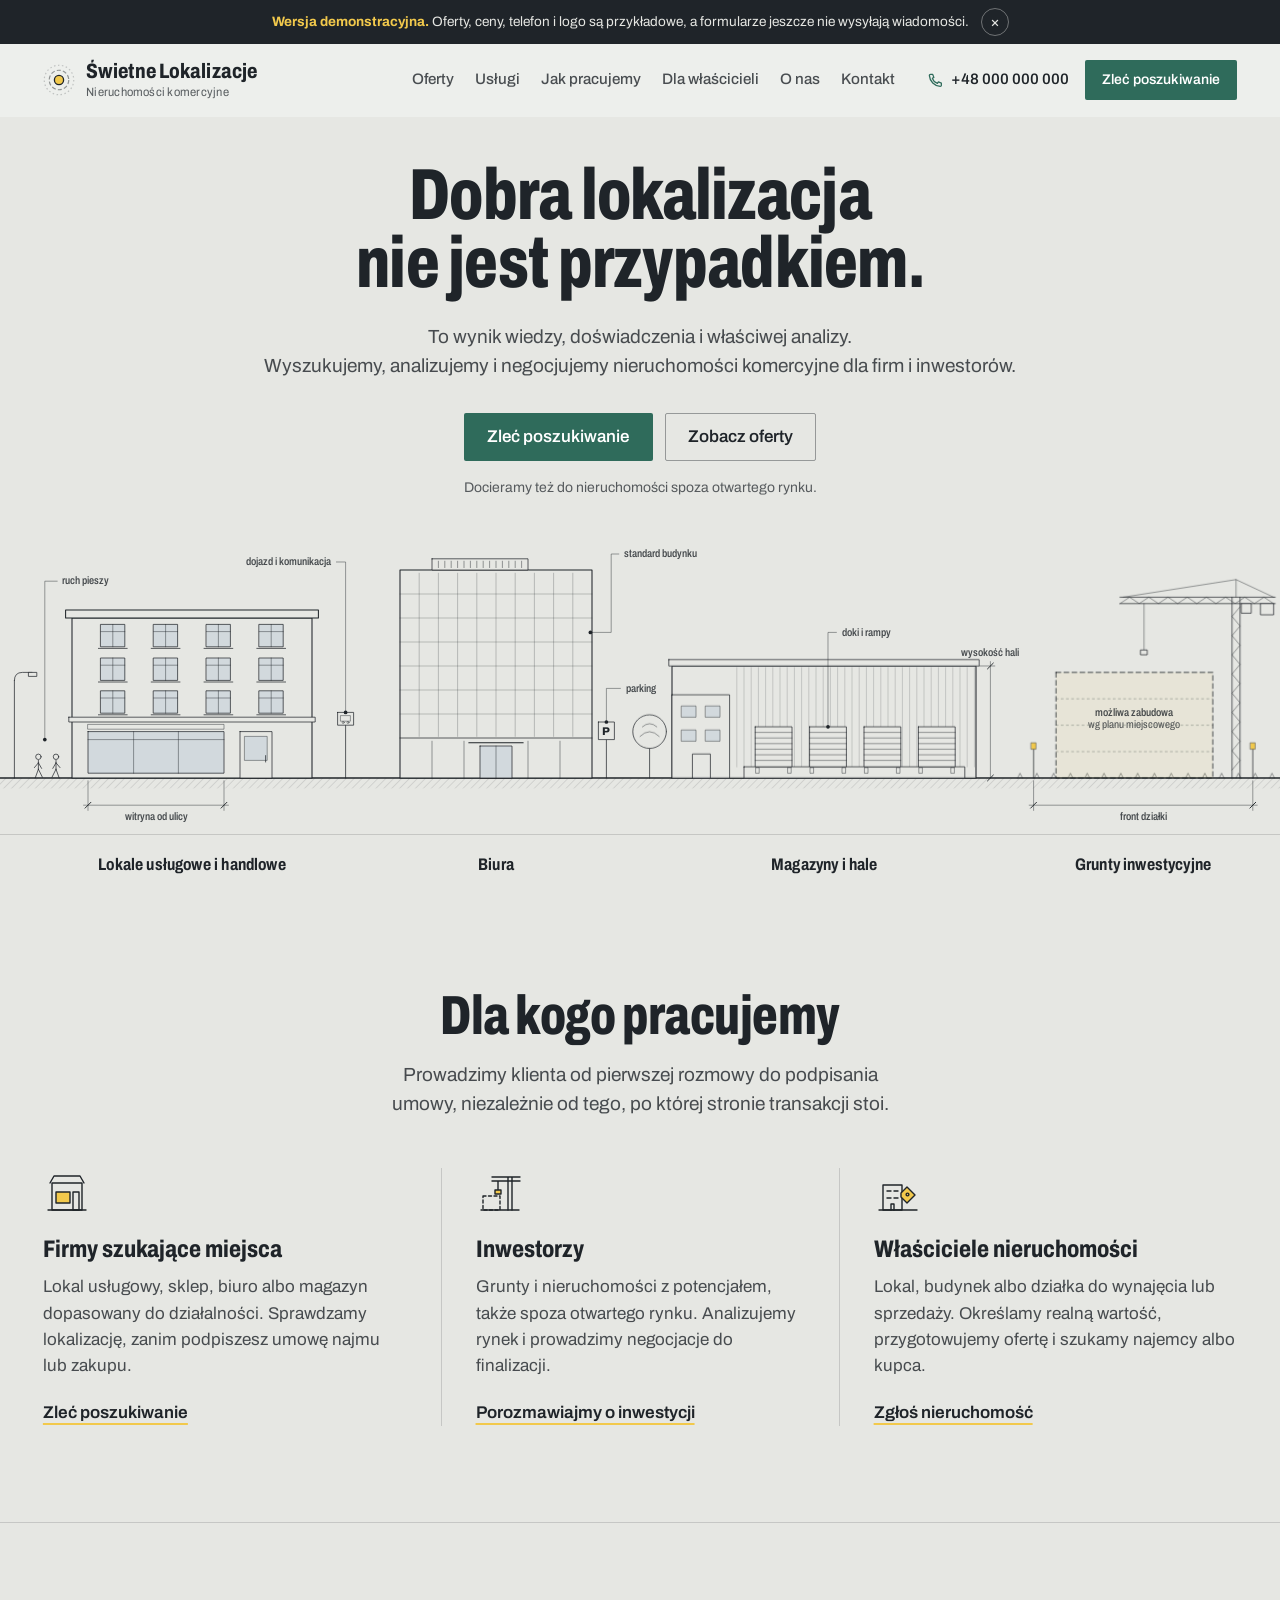
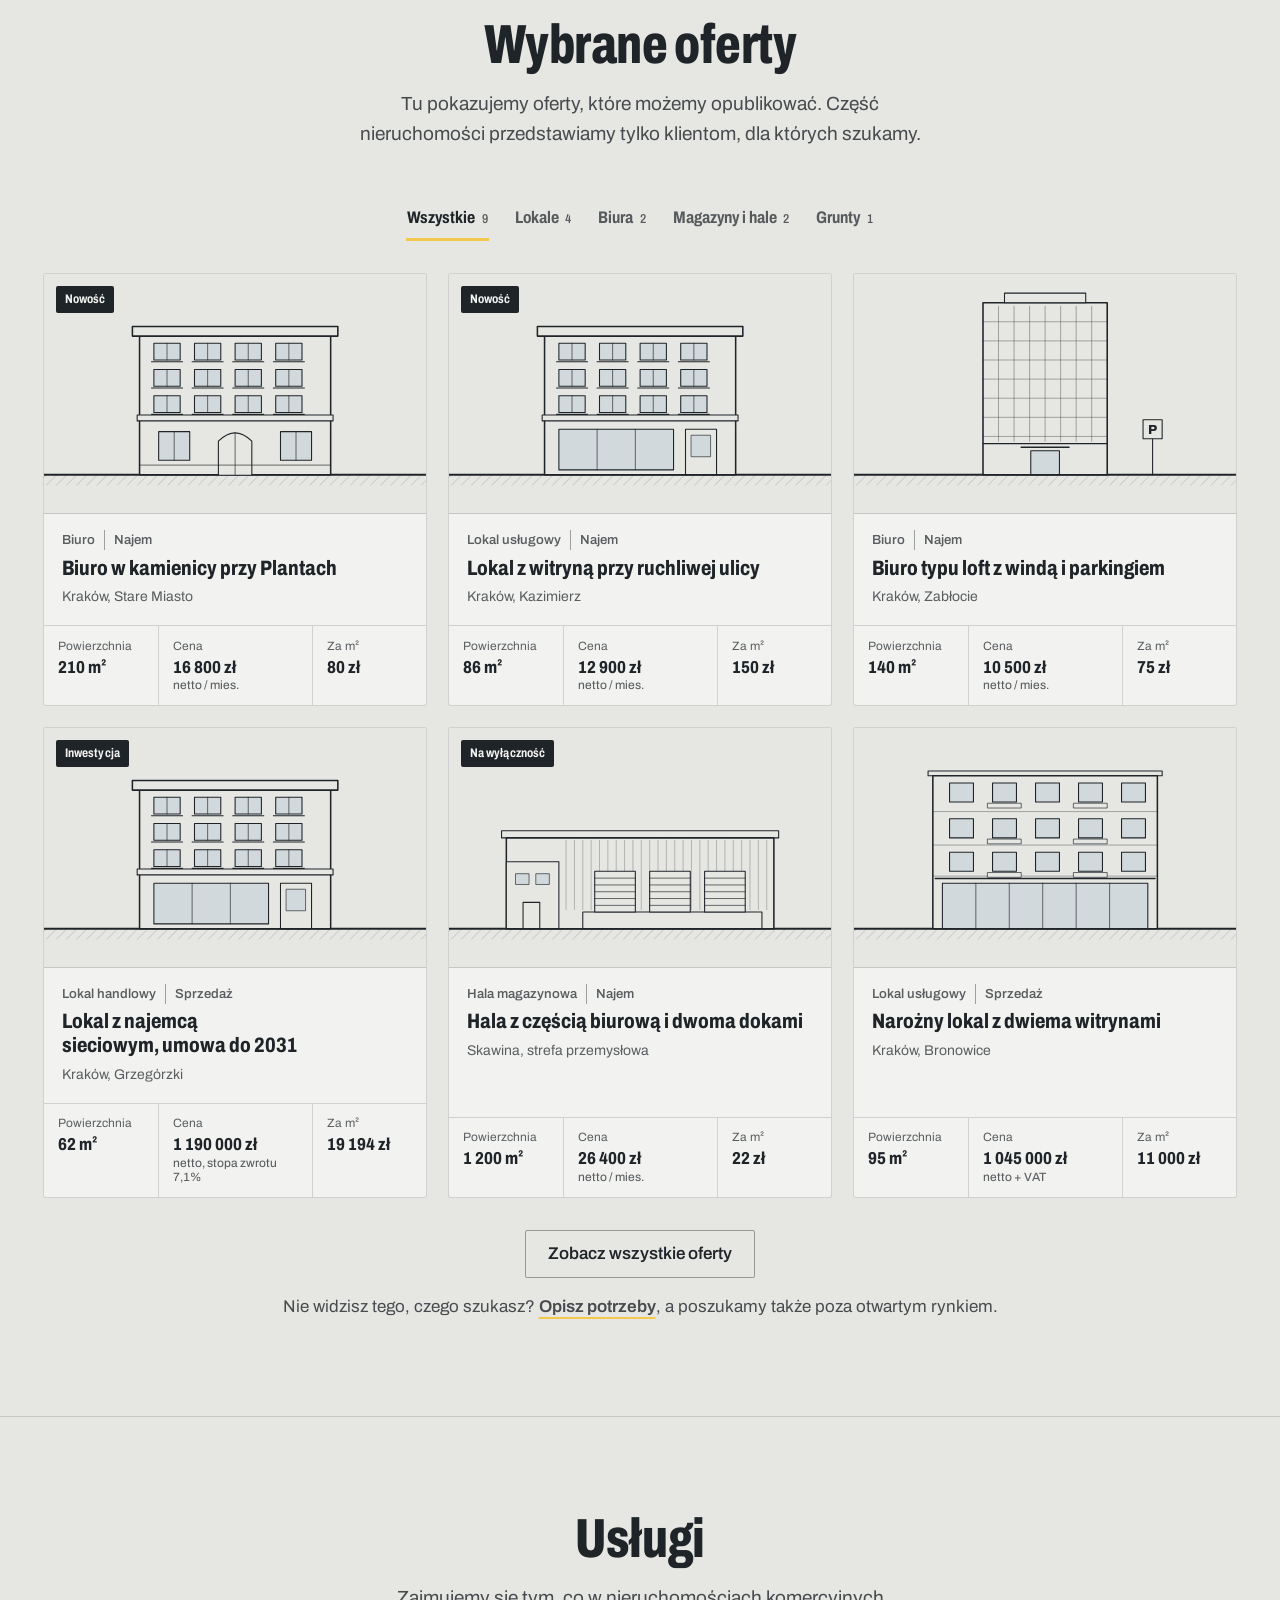
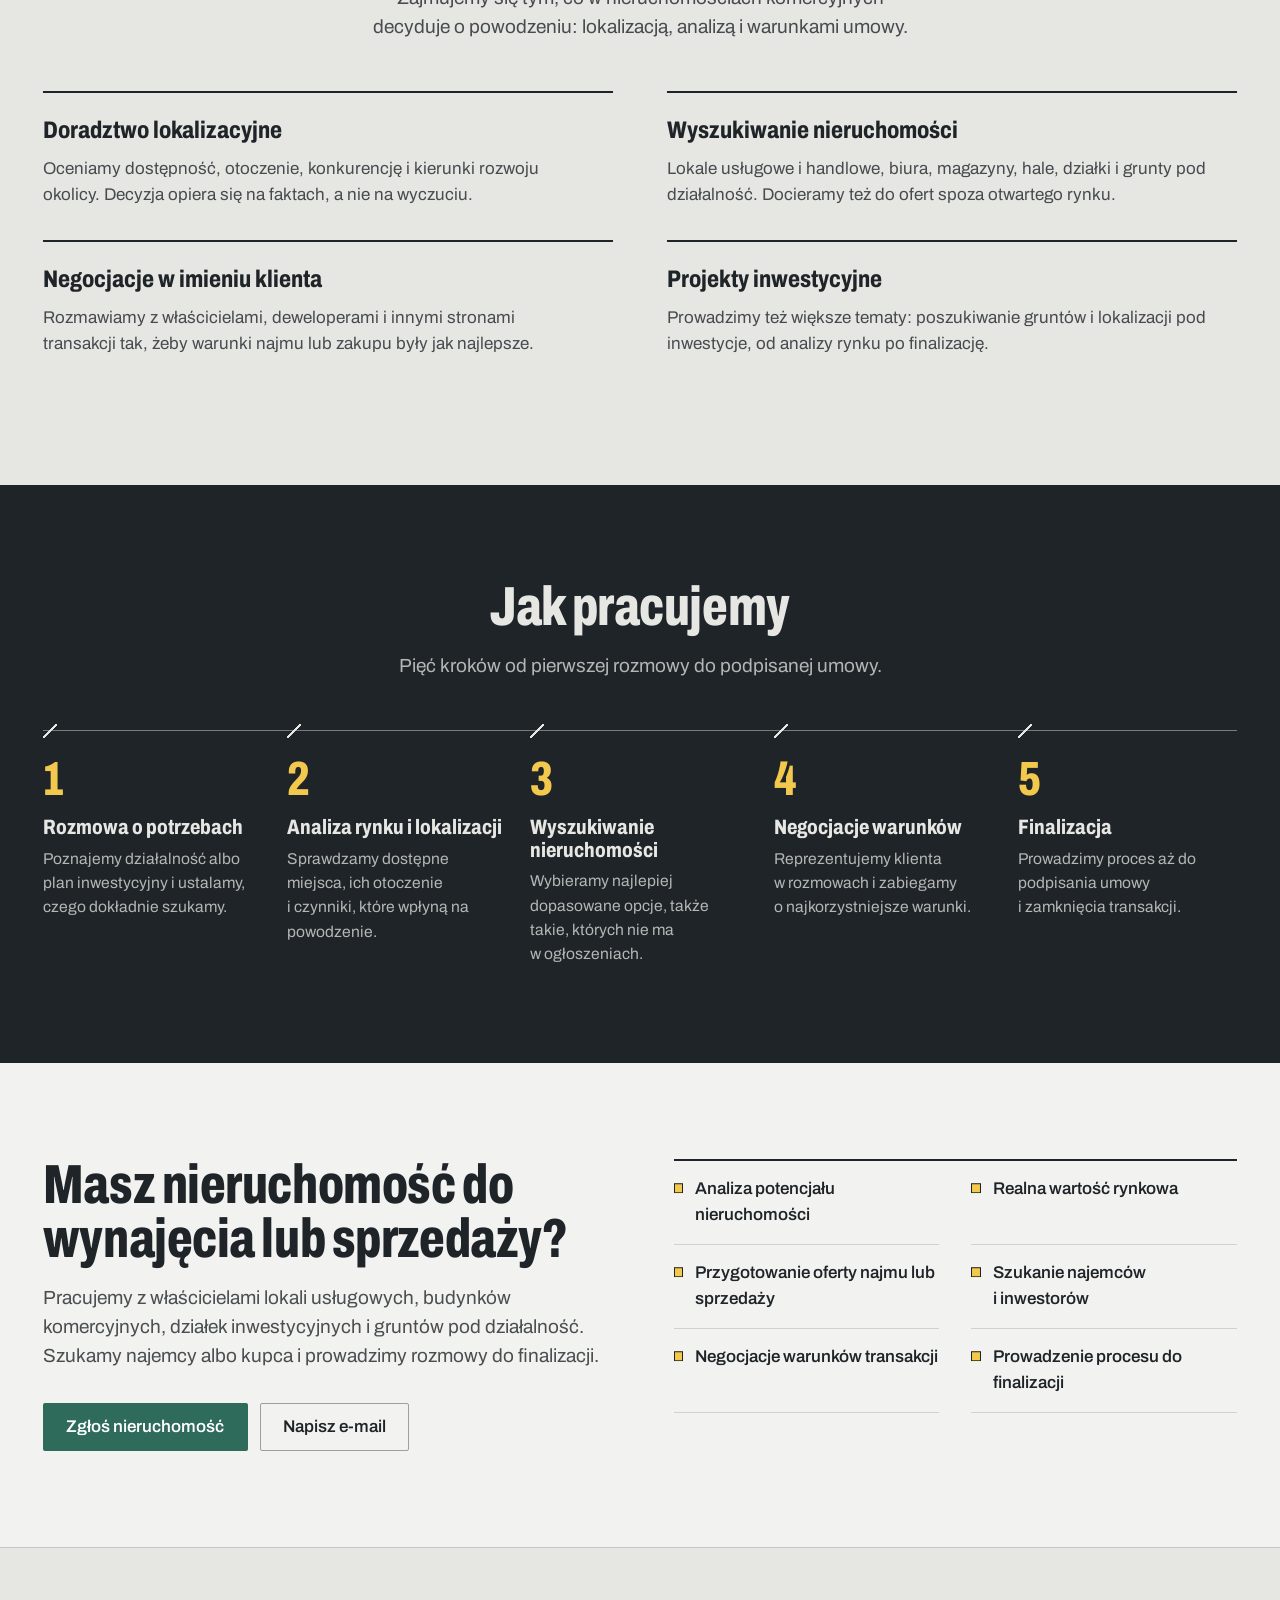
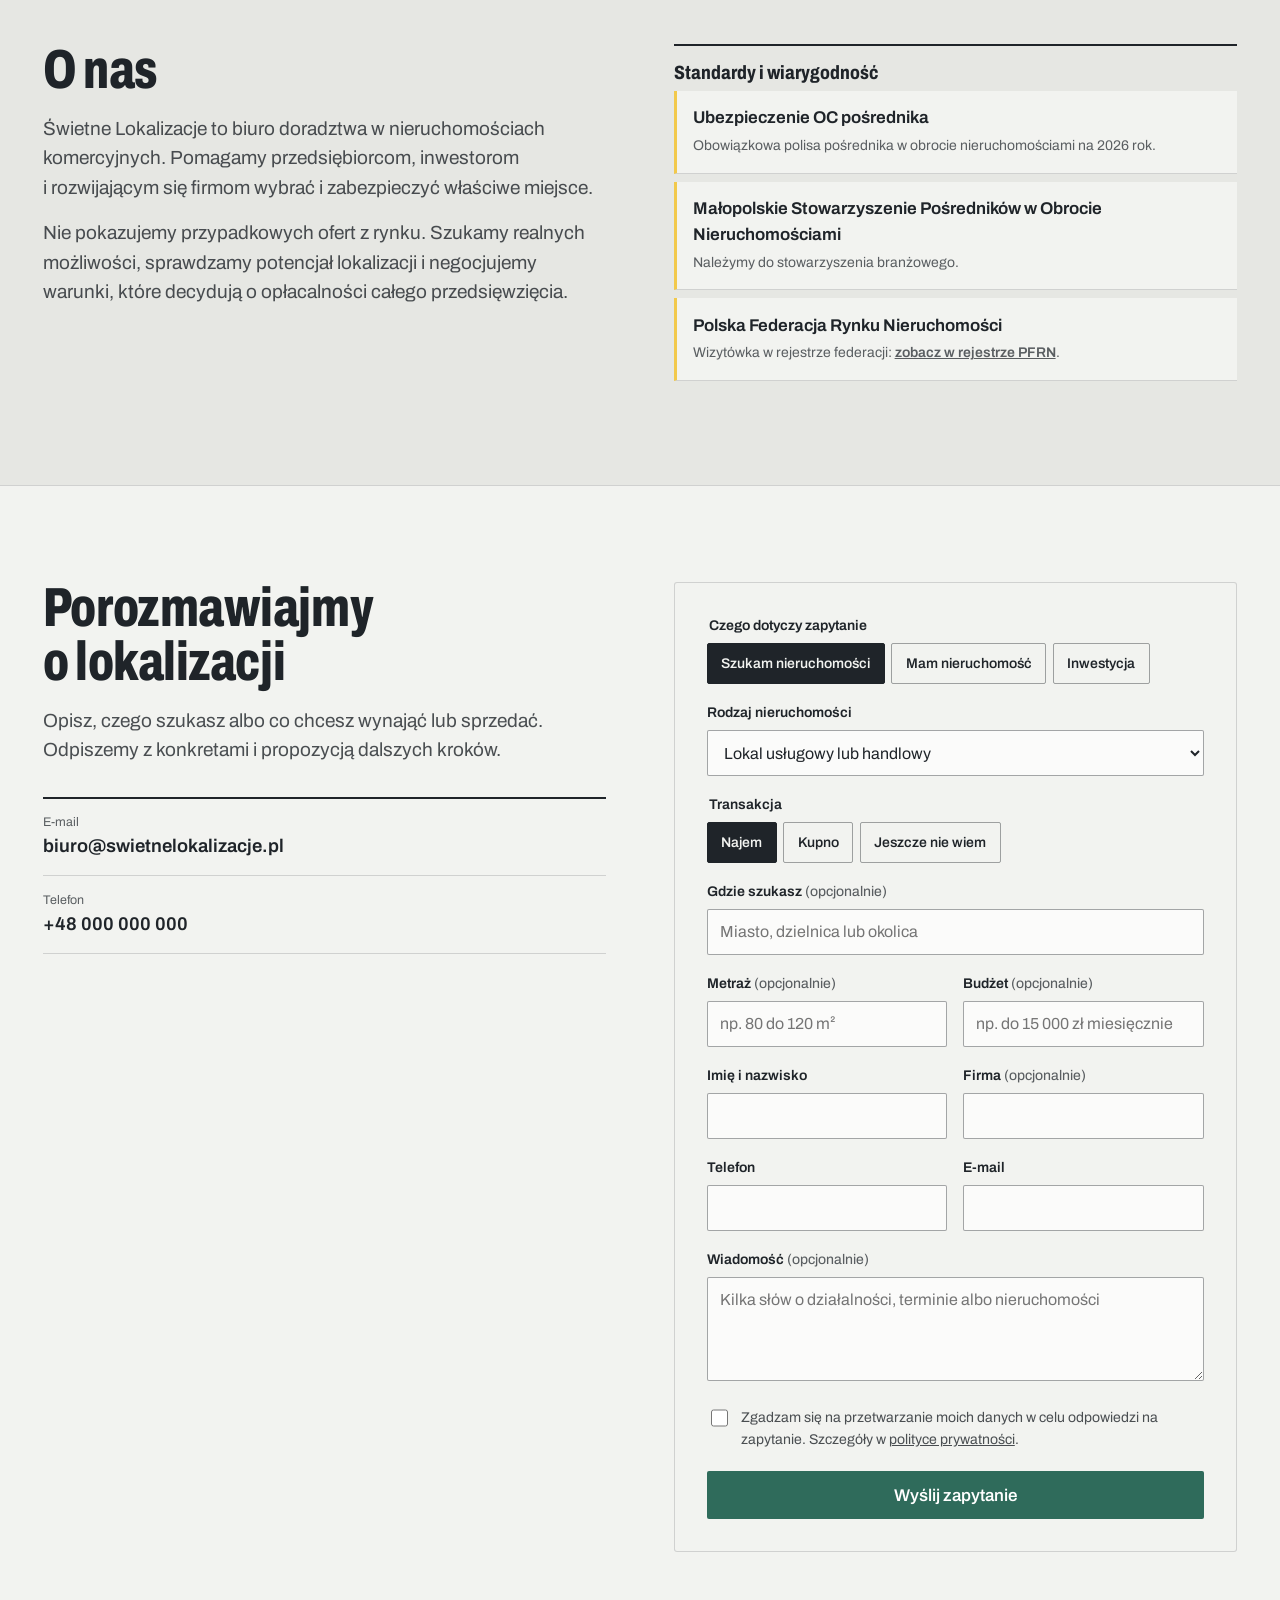
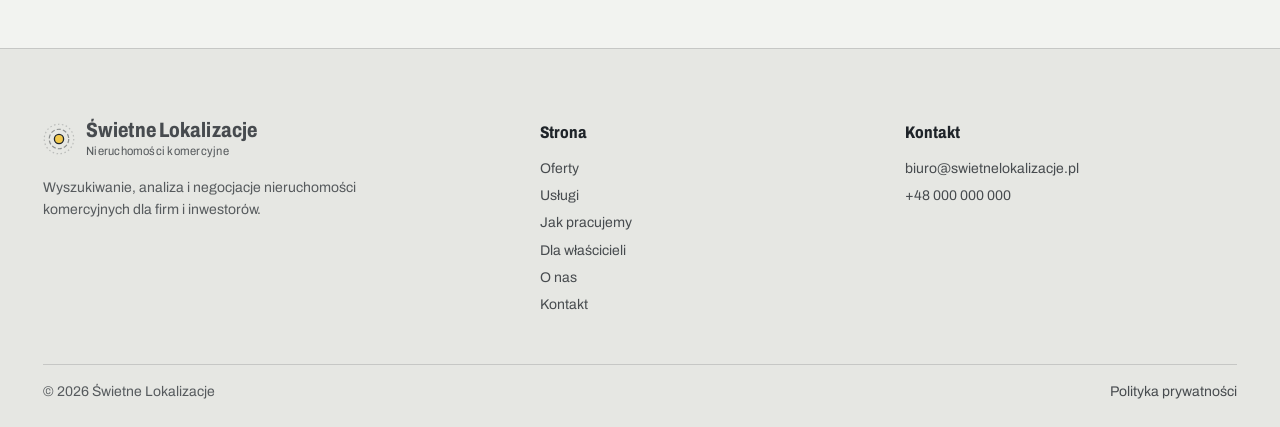
==== commit ac7ae77f: "last" ====
--- a/index.html
+++ b/index.html
@@ -3,14 +3,28 @@
 <head>
   <meta charset="utf-8">
   <meta name="viewport" content="width=device-width, initial-scale=1">
+  <!-- meta:start -->
   <title>Świetne Lokalizacje | Nieruchomości komercyjne | Kraków</title>
   <meta name="description" content="Wyszukujemy, analizujemy i negocjujemy nieruchomości komercyjne dla firm i inwestorów: lokale, biura, magazyny i grunty.">
+  <meta name="robots" content="noindex, nofollow">
+  <link rel="canonical" href="https://dominikszewczyk224180.github.io/SwietneLokalizacje/">
   <meta name="theme-color" content="#e6e7e3">
   <meta property="og:type" content="website">
   <meta property="og:locale" content="pl_PL">
-  <meta property="og:title" content="Świetne Lokalizacje: nieruchomości komercyjne w Krakowie">
-  <meta property="og:description" content="Dobra lokalizacja nie jest przypadkiem. Wyszukujemy, analizujemy i negocjujemy nieruchomości dla firm i inwestorów.">
+  <meta property="og:site_name" content="Świetne Lokalizacje">
+  <meta property="og:title" content="Świetne Lokalizacje">
+  <meta property="og:description" content="Wyszukujemy, analizujemy i negocjujemy nieruchomości komercyjne dla firm i inwestorów: lokale, biura, magazyny i grunty.">
+  <meta property="og:url" content="https://dominikszewczyk224180.github.io/SwietneLokalizacje/">
+  <meta property="og:image" content="https://dominikszewczyk224180.github.io/SwietneLokalizacje/img/og-image.png">
+  <meta property="og:image:width" content="1200">
+  <meta property="og:image:height" content="630">
+  <meta name="twitter:card" content="summary_large_image">
+  <link rel="icon" href="favicon.svg" type="image/svg+xml">
+  <link rel="apple-touch-icon" href="img/apple-touch-icon.png">
   <link rel="preload" href="fonts/archivo-latin.woff2" as="font" type="font/woff2" crossorigin>
+  <script>document.documentElement.classList.add('js');</script>
+  <script type="application/ld+json">{"@context": "https://schema.org", "@type": "RealEstateAgent", "name": "Świetne Lokalizacje", "description": "Wyszukujemy, analizujemy i negocjujemy nieruchomości komercyjne dla firm i inwestorów: lokale, biura, magazyny i grunty.", "url": "https://dominikszewczyk224180.github.io/SwietneLokalizacje/", "email": "biuro@swietnelokalizacje.pl", "image": "https://dominikszewczyk224180.github.io/SwietneLokalizacje/img/og-image.png", "memberOf": {"@type": "Organization", "name": "Małopolskie Stowarzyszenie Pośredników w Obrocie Nieruchomościami"}, "knowsAbout": ["nieruchomości komercyjne", "doradztwo lokalizacyjne", "lokale usługowe", "biura", "magazyny", "grunty inwestycyjne"]}</script>
+<!-- meta:end -->
   <link rel="stylesheet" href="css/tokens.css">
   <link rel="stylesheet" href="css/base.css">
   <link rel="stylesheet" href="css/header.css">
@@ -26,6 +40,13 @@
 </head>
 <body>
   <svg width="0" height="0" style="position:absolute" aria-hidden="true" focusable="false"><defs><pattern id="hatch-sm" width="6" height="6" patternUnits="userSpaceOnUse" patternTransform="rotate(45)"><line x1="0" y1="0" x2="0" y2="6" style="stroke:#1f2429;stroke-opacity:.32;stroke-width:.7"/></pattern></defs></svg>
+  <!-- include:header -->
+  <!-- demo-bar:start -->
+  <div class="demo-bar" data-demo-bar>
+    <p><strong>Wersja demonstracyjna.</strong> Oferty, ceny, telefon i&nbsp;logo są przykładowe, a&nbsp;formularze jeszcze nie wysyłają wiadomości.</p>
+    <button type="button" data-demo-close aria-label="Zamknij informację o wersji demonstracyjnej">×</button>
+  </div>
+  <!-- demo-bar:end -->
   <a class="skip-link" href="#main">Przejdź do treści</a>
 
   <header class="site-header" data-header>
@@ -86,6 +107,7 @@
       </div>
     </div>
   </header>
+<!-- /include:header -->
 
   <main id="main">
     <section class="hero" aria-labelledby="hero-title" data-hero>
@@ -311,7 +333,7 @@
             <label class="lbl" for="f-msg">Wiadomość <span class="opt">(opcjonalnie)</span></label>
             <textarea id="f-msg" name="wiadomosc" placeholder="Kilka słów o działalności, terminie albo nieruchomości"></textarea>
           </div>
-          <label class="consent"><input type="checkbox" id="f-consent" name="zgoda" aria-describedby="e-consent"><span>Zgadzam się na przetwarzanie moich danych w&nbsp;celu odpowiedzi na zapytanie. Szczegóły w&nbsp;<a href="#polityka-prywatnosci">polityce prywatności</a>.</span></label>
+          <label class="consent"><input type="checkbox" id="f-consent" name="zgoda" aria-describedby="e-consent"><span>Zgadzam się na przetwarzanie moich danych w&nbsp;celu odpowiedzi na zapytanie. Szczegóły w&nbsp;<a href="polityka-prywatnosci.html">polityce prywatności</a>.</span></label>
           <p class="field-error" id="e-consent" data-error-for="f-consent"></p>
           <button class="btn btn--primary brief__submit" type="submit">Wyślij zapytanie</button>
           <p class="brief__status" data-brief-status role="status" aria-live="polite"></p>
@@ -320,6 +342,7 @@
     </section>
   </main>
 
+  <!-- include:footer -->
   <footer class="site-footer">
     <div class="container footer-grid">
       <div class="footer-about">
@@ -358,9 +381,10 @@
     <div class="container">
       <div class="footer-bottom">
         <span>© 2026 Świetne Lokalizacje</span>
-        <a href="#polityka-prywatnosci">Polityka prywatności</a>
+        <a href="polityka-prywatnosci.html">Polityka prywatności</a>
       </div>
     </div>
   </footer>
+<!-- /include:footer -->
 </body>
 </html>
--- a/css/tokens.css
+++ b/css/tokens.css
@@ -16,7 +16,7 @@
 
   /* --- Pochodne ------------------------------------------------------- */
   --ink-80: rgb(31 36 41 / 0.8);
-  --ink-64: rgb(31 36 41 / 0.64);
+  --ink-64: rgb(31 36 41 / 0.72); /* drugi plan tekstu, kontrast min. 4,5:1 */
   --ink-40: rgb(31 36 41 / 0.4);
   --ink-16: rgb(31 36 41 / 0.16);
   --ink-08: rgb(31 36 41 / 0.08);
--- a/css/header.css
+++ b/css/header.css
@@ -1,3 +1,36 @@
+/* =====================================================================
+   Pasek wersji demonstracyjnej (do usunięcia przy starcie: DEMO = False
+   w tools/build_pages.py)
+   ===================================================================== */
+.demo-bar {
+  display: flex;
+  align-items: center;
+  justify-content: center;
+  gap: 0.75rem;
+  padding: 0.5rem var(--gutter);
+  background: var(--ink);
+  color: var(--paper);
+  font-size: 0.85rem;
+  line-height: 1.4;
+  text-align: center;
+}
+.demo-bar[hidden] { display: none; }
+.demo-bar strong { color: var(--signal); font-weight: 700; }
+.demo-bar button {
+  flex: none;
+  display: grid;
+  place-items: center;
+  width: 1.75rem;
+  height: 1.75rem;
+  border: 1px solid rgb(230 231 227 / 0.4);
+  border-radius: 50%;
+  background: none;
+  color: inherit;
+  font-size: 1rem;
+  line-height: 1;
+  cursor: pointer;
+}
+
 /* =====================================================================
    Nagłówek
    ===================================================================== */
@@ -210,6 +243,15 @@
   }
 }
 
+@media (max-width: 380px) {
+  .site-header__inner { gap: var(--space-3); }
+  .header-actions { gap: var(--space-2); }
+  .brand__name { font-size: 1.15rem; }
+  .brand__mark { width: 1.7rem; height: 1.7rem; }
+  .nav-toggle { width: 2.5rem; padding: 0; justify-content: center; }
+  .nav-toggle [data-nav-label] { position: absolute; width: 1px; height: 1px; overflow: hidden; clip: rect(0 0 0 0); }
+}
+
 @media (min-width: 1121px) {
   .mobile-menu {
     display: none !important;
--- a/css/hero.css
+++ b/css/hero.css
@@ -15,11 +15,6 @@
   max-width: 64rem;
   margin: 0 auto;
   padding: 0 var(--gutter);
-  animation: hero-in 0.9s 0.1s var(--ease-out) both;
-}
-@keyframes hero-in {
-  from { opacity: 0; transform: translateY(10px); }
-  to { opacity: 1; transform: none; }
 }
 
 .hero__title {
@@ -139,11 +134,12 @@
   animation-duration: 1.3s;
   animation-delay: 0.25s;
 }
-.drawing .d {
-  opacity: 0;
-  animation: drawing-appear 0.7s ease forwards;
-  animation-delay: calc(1.15s + var(--i, 0) * 0.2s);
-}
+/* detale (okna, przeszklenia, okładziny) pojawiają się całym budynkiem naraz:
+   jedna animacja zmiennej na grupę zamiast kilkuset animacji pojedynczych linii */
+@property --d { syntax: "<number>"; inherits: true; initial-value: 0; }
+.drawing .m, .drawing .ground { animation: drawing-details 0.45s steps(3, end) forwards; animation-delay: calc(1.15s + var(--i, 0) * 0.2s); }
+.drawing .d { opacity: var(--d); }
+@keyframes drawing-details { from { --d: 0; } to { --d: 1; } }
 .drawing .c {
   opacity: 0;
   animation: drawing-appear 0.6s ease forwards;
@@ -253,12 +249,13 @@
 }
 
 @media (prefers-reduced-motion: reduce) {
-  .hero__text { animation: none; }
   .drawing .o,
-  .drawing .d,
-  .drawing .c {
+  .drawing .c,
+  .drawing .m,
+  .drawing .ground {
     animation: none;
     stroke-dashoffset: 0;
     opacity: 1;
+    --d: 1;
   }
 }
--- a/css/sections.css
+++ b/css/sections.css
@@ -330,3 +330,20 @@
 @media (prefers-reduced-motion: reduce) {
   html { scroll-behavior: auto; }
 }
+
+/* --- Polityka prywatności ---------------------------------------------------- */
+.legal { max-width: 46rem; margin: 0 auto; padding: clamp(1.5rem, 1rem + 2vw, 2.75rem) 0 clamp(4rem, 2rem + 4vw, 6rem); }
+.legal .page-title { text-align: left; }
+.legal__note { margin-top: var(--space-5); padding: 0.85rem 1.1rem; border-left: 4px solid var(--signal); background: rgb(242 201 76 / 0.18); }
+.legal__date { margin-top: var(--space-4); font-size: var(--text-sm); color: var(--ink-64); }
+.legal h2 { margin-top: var(--space-7); padding-bottom: 0.5rem; border-bottom: 2px solid var(--ink); font-family: var(--font-display); font-size: 1.5rem; font-stretch: var(--stretch-label); font-weight: 780; }
+.legal p, .legal li { color: var(--ink-80); }
+.legal p { margin-top: var(--space-4); }
+.legal ul { margin-top: var(--space-4); padding-left: 1.2rem; list-style: square; }
+.legal li + li { margin-top: 0.45rem; }
+.legal a { font-weight: 600; text-decoration-color: var(--signal); text-decoration-thickness: 2px; text-underline-offset: 0.2em; }
+
+/* --- 404 ----------------------------------------------------------------------- */
+.missing-404 { max-width: 40rem; margin: 0 auto; padding: clamp(2.5rem, 1.5rem + 4vw, 5rem) 0 clamp(4rem, 2rem + 5vw, 7rem); text-align: center; }
+.missing-404__drawing { max-width: 26rem; margin: 0 auto var(--space-5); aspect-ratio: 16 / 10; }
+.missing-404 .invite-actions { justify-content: center; margin-top: var(--space-6); }
--- a/css/offers.css
+++ b/css/offers.css
@@ -102,7 +102,7 @@
 }
 .offer__specs div { padding: 0.65rem 0.9rem 0.75rem; }
 .offer__specs div + div { border-left: 1px solid var(--ink-16); }
-.offer__specs dt { font-size: 0.72rem; color: var(--ink-64); }
+.offer__specs dt { font-size: 0.75rem; color: var(--ink-64); }
 .offer__specs dd {
   margin: 0.15rem 0 0;
   font-family: var(--font-display);
@@ -116,7 +116,7 @@
   display: block;
   margin-top: 0.1rem;
   font-family: var(--font-sans);
-  font-size: 0.7rem;
+  font-size: 0.75rem;
   font-stretch: 100%;
   font-weight: 450;
   color: var(--ink-64);
@@ -634,4 +634,12 @@
 }
 
 .offers-all { margin-top: var(--space-6); text-align: center; }
+
+/* miejsce zarezerwowane, zanim skrypt wstawi oferty */
+.offers-tabs:empty { min-height: 2.65rem; }
+.results-count:empty::before { content: "\00a0"; }
+[data-results]:empty, [data-offers-grid]:empty { min-height: 110vh; }
+/* karta oferty pokazuje się dopiero wypełniona; bez skryptu i tak po 3 s */
+.js [data-o-body]:not(.is-ready) { visibility: hidden; animation: show-anyway 0s 3s forwards; }
+@keyframes show-anyway { to { visibility: visible; } }
 .offers-all + .offers-more { margin-top: var(--space-4); }
